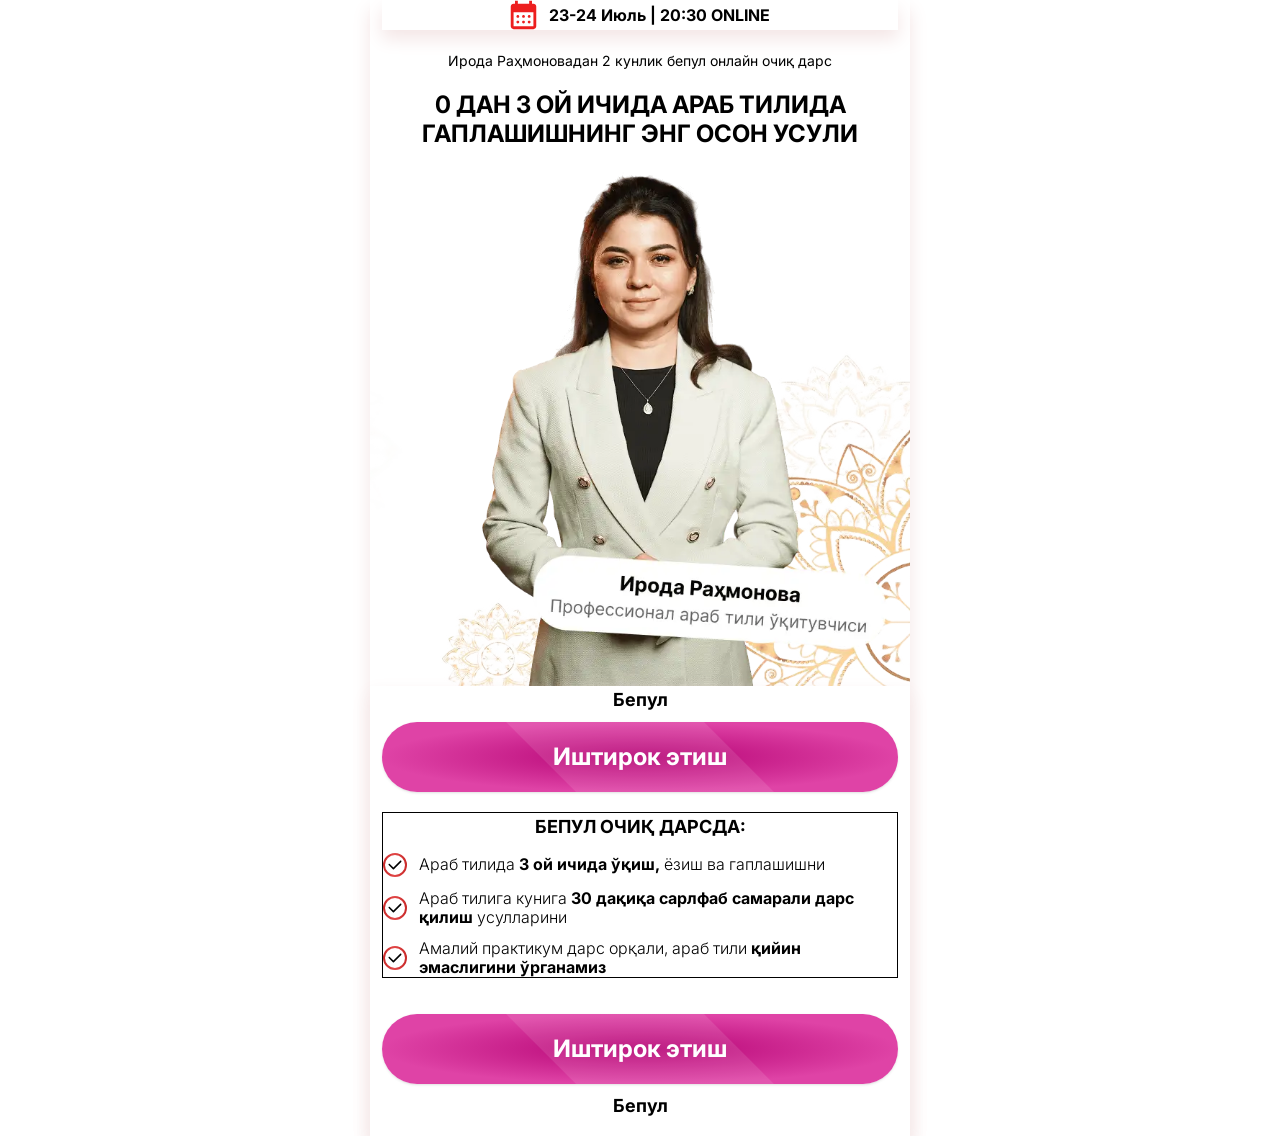
==== index.html @ dbe77c60 "commit" ====
<!doctype html>
<html lang="en">
<head>
  <meta charset="UTF-8">
  <meta name="viewport"
        content="width=device-width, user-scalable=no, initial-scale=1.0, maximum-scale=1.0, minimum-scale=1.0">
  <meta http-equiv="X-UA-Compatible" content="ie=edge">
  <link rel="preconnect" href="https://fonts.googleapis.com">
  <link rel="preconnect" href="https://fonts.gstatic.com" crossorigin>
  <link href="https://fonts.googleapis.com/css2?family=Inter:wght@300;700&display=swap" rel="stylesheet">
  <link rel="stylesheet" href="css/styles.css">
  <title>Ирода Раҳмонова</title>
</head>
<body>

<a class="block max-w-[540px] bg-[#f2f2f2] mx-auto" href="telegram.html">
  <div class="flex flex-col gap-5 min-h-screen custom-shadow">
    <div class="flex items-center justify-center gap-3 py-3 bg-white rounded-b-3xl custom-shadow mx-3">
      <svg width="27" height="30" viewBox="0 0 27 30" fill="none" xmlns="http://www.w3.org/2000/svg">
        <path d="M13.5 17.8333C13.0986 17.8333 12.7622 17.6975 12.4906 17.426C12.2191 17.1544 12.0833 16.818 12.0833 16.4166C12.0833 16.0152 12.2191 15.6787 12.4906 15.4072C12.7622 15.1357 13.0986 14.9999 13.5 14.9999C13.9014 14.9999 14.2378 15.1357 14.5094 15.4072C14.7809 15.6787 14.9167 16.0152 14.9167 16.4166C14.9167 16.818 14.7809 17.1544 14.5094 17.426C14.2378 17.6975 13.9014 17.8333 13.5 17.8333ZM7.83333 17.8333C7.43194 17.8333 7.09549 17.6975 6.82396 17.426C6.55243 17.1544 6.41667 16.818 6.41667 16.4166C6.41667 16.0152 6.55243 15.6787 6.82396 15.4072C7.09549 15.1357 7.43194 14.9999 7.83333 14.9999C8.23472 14.9999 8.57118 15.1357 8.84271 15.4072C9.11424 15.6787 9.25 16.0152 9.25 16.4166C9.25 16.818 9.11424 17.1544 8.84271 17.426C8.57118 17.6975 8.23472 17.8333 7.83333 17.8333ZM19.1667 17.8333C18.7653 17.8333 18.4288 17.6975 18.1573 17.426C17.8858 17.1544 17.75 16.818 17.75 16.4166C17.75 16.0152 17.8858 15.6787 18.1573 15.4072C18.4288 15.1357 18.7653 14.9999 19.1667 14.9999C19.5681 14.9999 19.9045 15.1357 20.176 15.4072C20.4476 15.6787 20.5833 16.0152 20.5833 16.4166C20.5833 16.818 20.4476 17.1544 20.176 17.426C19.9045 17.6975 19.5681 17.8333 19.1667 17.8333ZM13.5 23.4999C13.0986 23.4999 12.7622 23.3642 12.4906 23.0926C12.2191 22.8211 12.0833 22.4846 12.0833 22.0833C12.0833 21.6819 12.2191 21.3454 12.4906 21.0739C12.7622 20.8023 13.0986 20.6666 13.5 20.6666C13.9014 20.6666 14.2378 20.8023 14.5094 21.0739C14.7809 21.3454 14.9167 21.6819 14.9167 22.0833C14.9167 22.4846 14.7809 22.8211 14.5094 23.0926C14.2378 23.3642 13.9014 23.4999 13.5 23.4999ZM7.83333 23.4999C7.43194 23.4999 7.09549 23.3642 6.82396 23.0926C6.55243 22.8211 6.41667 22.4846 6.41667 22.0833C6.41667 21.6819 6.55243 21.3454 6.82396 21.0739C7.09549 20.8023 7.43194 20.6666 7.83333 20.6666C8.23472 20.6666 8.57118 20.8023 8.84271 21.0739C9.11424 21.3454 9.25 21.6819 9.25 22.0833C9.25 22.4846 9.11424 22.8211 8.84271 23.0926C8.57118 23.3642 8.23472 23.4999 7.83333 23.4999ZM19.1667 23.4999C18.7653 23.4999 18.4288 23.3642 18.1573 23.0926C17.8858 22.8211 17.75 22.4846 17.75 22.0833C17.75 21.6819 17.8858 21.3454 18.1573 21.0739C18.4288 20.8023 18.7653 20.6666 19.1667 20.6666C19.5681 20.6666 19.9045 20.8023 20.176 21.0739C20.4476 21.3454 20.5833 21.6819 20.5833 22.0833C20.5833 22.4846 20.4476 22.8211 20.176 23.0926C19.9045 23.3642 19.5681 23.4999 19.1667 23.4999ZM3.58333 29.1666C2.80417 29.1666 2.13715 28.8892 1.58229 28.3343C1.02743 27.7794 0.75 27.1124 0.75 26.3333V6.49992C0.75 5.72075 1.02743 5.05374 1.58229 4.49888C2.13715 3.94402 2.80417 3.66659 3.58333 3.66659H5V0.833252H7.83333V3.66659H19.1667V0.833252H22V3.66659H23.4167C24.1958 3.66659 24.8628 3.94402 25.4177 4.49888C25.9726 5.05374 26.25 5.72075 26.25 6.49992V26.3333C26.25 27.1124 25.9726 27.7794 25.4177 28.3343C24.8628 28.8892 24.1958 29.1666 23.4167 29.1666H3.58333ZM3.58333 26.3333H23.4167V12.1666H3.58333V26.3333Z" fill="#ED1F1F"/>
      </svg>
      <div class="font-bold">
        23-24 Июль | 20:30 <span class="text-[#ED1F1F]">ONLINE</span>
      </div>
    </div>

    <p class="text-[14px] text-center text-[#00000099]">
      Ирода Раҳмоновадан 2 кунлик бепул онлайн очиқ дарс
    </p>

    <h1 class="text-2xl text-center uppercase font-bold leading-[1.2] mx-3">
      0 дан <span class="text-[#ED1F1F]">3 ой Ичида араб тилида</span> гаплашишнинг энг осон усули
    </h1>

    <div>
      <img class="block aspect-[563/506]" src="img/mentor.webp" alt="">

      <div class="flex flex-col gap-5 bg-white px-3 pt-2 rounded-t-3xl custom-shadow relative -top-10">
        <div class="flex flex-col gap-2">
          <div class="text-center font-bold text-lg">
            <span class="text-[#ED1F1F]">Бепул</span>
          </div>
          <button class="main-button">
            Иштирок этиш
          </button>
        </div>

        <div class="flex flex-col gap-3 border border-[#E29D9D] py-3 px-5 rounded-3xl">
          <h2 class="font-bold text-lg text-center uppercase">
            <span class="text-[#ED1F1F]">Бепул</span> очиқ дарсда:
          </h2>

          <ul class="font-light flex flex-col gap-3 leading-[1.2]">
            <li class="flex items-center gap-3">
              <img class="w-6 shrink-0" src="img/check.svg" alt="">

              <p>Араб тилида <strong class="font-bold">3 ой ичида ўқиш,</strong> ёзиш ва гаплашишни</p>
            </li>

            <li class="flex items-center gap-3">
              <img class="w-6 shrink-0" src="img/check.svg" alt="">

              <p>
                Араб тилига кунига <strong class="font-bold">30 дақиқа сарлфаб самарали дарс қилиш</strong> усулларини
              </p>
            </li>

            <li class="flex items-center gap-3">
              <img class="w-6 shrink-0" src="img/check.svg" alt="">

              <p>
                Амалий практикум дарс орқали, араб тили <strong class="font-bold">қийин эмаслигини ўрганамиз</strong>
              </p>
            </li>
          </ul>
        </div>

        <div class="flex flex-col gap-2 py-4">
          <button class="main-button">
            Иштирок этиш
          </button>

          <div class="font-bold text-center text-[#ED1F1F] text-lg">Бепул</div>
        </div>
      </div>
    </div>
  </div>
</a>

<div
  class="fixed inset-[0] grid place-items-center overflow-auto z-[20] bg-[#0000004D] bg-opacity-50 backdrop-blur-[5px] p-2 hidden"
  data-modal-backdrop data-modal-close>
  <form data-form
        class="w-full max-w-[520px] p-5 bg-white rounded-lg relative">
    <h2 class="text-[28px] font-bold">
      Рўйхатдан ўтиш
    </h2>

    <p class="mb-[16px] text-[#48635B]">
      Пастдаги формани тўлдиришингиз билан ёпиқ каналга қўшиласиз!
    </p>

    <div
      class="p-4 mb-2 1100px:mb-[16px] text-[#890000] rounded-2xl bg-[#89000011] text-center hidden"
      data-form-alert>
    </div>

    <label class="block w-full mb-4">
      <span class="block mb-1.5 text-[#48635B]">Исм</span>
      <input class="w-full h-[52px] px-4 rounded-lg bg-[#F3F7F8] border border-[#bed4da]"
             id="name"
             type="text" placeholder="Исмингизни киритинг" name="name">
    </label>

    <label class="block w-full mb-6" for="phone">
      <span class="block mb-1.5 text-[#48635B]">Телефон рақам</span>

      <span
        class="flex h-[52px] rounded-lg border border-[#bed4da] bg-[#F3F7F8] overflow-hidden">
          <input
            class="bg-transparent border-none focus:outline-0 pl-4 w-[6ch] text-black text-[14px]"
            type="text" readonly value="+998">
          <input class="grow bg-transparent border-none focus:outline-0 text-black text-[14px]"
                 id="phone" type="tel" name="phone" maxlength="12">
        </span>
    </label>

    <button data-form-button
            class="submit-button"
            type="submit">
      Рўйхатдан ўтиш
    </button>

    <img data-modal-close class="w-[12px] 1100px:w-[16px] aspect-square absolute top-[24px] right-[24px] cursor-pointer"
         src="img/x.svg"
         alt="close icon">
  </form>
</div>

<script src="js/script.js"></script>
<script src="js/timer.js"></script>

<!-- Meta Pixel Code -->
<script>
  !function(f,b,e,v,n,t,s)
  {if(f.fbq)return;n=f.fbq=function(){n.callMethod?
    n.callMethod.apply(n,arguments):n.queue.push(arguments)};
    if(!f._fbq)f._fbq=n;n.push=n;n.loaded=!0;n.version='2.0';
    n.queue=[];t=b.createElement(e);t.async=!0;
    t.src=v;s=b.getElementsByTagName(e)[0];
    s.parentNode.insertBefore(t,s)}(window, document,'script',
    'https://connect.facebook.net/en_US/fbevents.js');
  fbq('init', '1377231007268872');
  fbq('track', 'PageView');
</script>
<noscript><img height="1" width="1" style="display:none"
               src="https://www.facebook.com/tr?id=1377231007268872&ev=PageView&noscript=1"
/></noscript>
<!-- End Meta Pixel Code -->

</body>
</html>
---- css/styles.css ----
/*! tailwindcss v4.1.5 | MIT License | https://tailwindcss.com */
@layer properties{@supports (((-webkit-hyphens:none)) and (not (margin-trim:inline))) or ((-moz-orient:inline) and (not (color:rgb(from red r g b)))){*,:before,:after,::backdrop{--tw-space-x-reverse:0;--tw-border-style:solid;--tw-leading:initial;--tw-font-weight:initial;--tw-shadow:0 0 #0000;--tw-shadow-color:initial;--tw-shadow-alpha:100%;--tw-inset-shadow:0 0 #0000;--tw-inset-shadow-color:initial;--tw-inset-shadow-alpha:100%;--tw-ring-color:initial;--tw-ring-shadow:0 0 #0000;--tw-inset-ring-color:initial;--tw-inset-ring-shadow:0 0 #0000;--tw-ring-inset:initial;--tw-ring-offset-width:0px;--tw-ring-offset-color:#fff;--tw-ring-offset-shadow:0 0 #0000;--tw-blur:initial;--tw-brightness:initial;--tw-contrast:initial;--tw-grayscale:initial;--tw-hue-rotate:initial;--tw-invert:initial;--tw-opacity:initial;--tw-saturate:initial;--tw-sepia:initial;--tw-drop-shadow:initial;--tw-drop-shadow-color:initial;--tw-drop-shadow-alpha:100%;--tw-drop-shadow-size:initial;--tw-backdrop-blur:initial;--tw-backdrop-brightness:initial;--tw-backdrop-contrast:initial;--tw-backdrop-grayscale:initial;--tw-backdrop-hue-rotate:initial;--tw-backdrop-invert:initial;--tw-backdrop-opacity:initial;--tw-backdrop-saturate:initial;--tw-backdrop-sepia:initial;--tw-outline-style:solid}}}@layer theme{:root,:host{--font-sans:ui-sans-serif,system-ui,sans-serif,"Apple Color Emoji","Segoe UI Emoji","Segoe UI Symbol","Noto Color Emoji";--font-mono:ui-monospace,SFMono-Regular,Menlo,Monaco,Consolas,"Liberation Mono","Courier New",monospace;--color-red-200:oklch(88.5% .062 18.334);--color-red-500:oklch(63.7% .237 25.331);--color-red-600:oklch(57.7% .245 27.325);--color-green-200:oklch(92.5% .084 155.995);--color-green-500:oklch(72.3% .219 149.579);--color-green-600:oklch(62.7% .194 149.214);--color-blue-200:oklch(88.2% .059 254.128);--color-blue-500:oklch(62.3% .214 259.815);--color-blue-600:oklch(54.6% .245 262.881);--color-blue-700:oklch(48.8% .243 264.376);--color-purple-200:oklch(90.2% .063 306.703);--color-purple-500:oklch(62.7% .265 303.9);--color-purple-600:oklch(55.8% .288 302.321);--color-gray-100:oklch(96.7% .003 264.542);--color-gray-200:oklch(92.8% .006 264.531);--color-gray-300:oklch(87.2% .01 258.338);--color-gray-500:oklch(55.1% .027 264.364);--color-gray-600:oklch(44.6% .03 256.802);--color-gray-700:oklch(37.3% .034 259.733);--color-gray-800:oklch(27.8% .033 256.848);--color-black:#000;--color-white:#fff;--spacing:.25rem;--text-xs:.75rem;--text-xs--line-height:calc(1/.75);--text-sm:.875rem;--text-sm--line-height:calc(1.25/.875);--text-lg:1.125rem;--text-lg--line-height:calc(1.75/1.125);--text-xl:1.25rem;--text-xl--line-height:calc(1.75/1.25);--text-2xl:1.5rem;--text-2xl--line-height:calc(2/1.5);--text-3xl:1.875rem;--text-3xl--line-height:calc(2.25/1.875);--font-weight-light:300;--font-weight-medium:500;--font-weight-semibold:600;--font-weight-bold:700;--radius-md:.375rem;--radius-lg:.5rem;--radius-2xl:1rem;--animate-spin:spin 1s linear infinite;--animate-bounce:bounce 1s infinite;--default-font-family:var(--font-sans);--default-mono-font-family:var(--font-mono)}}@layer base{*,:after,:before,::backdrop{box-sizing:border-box;border:0 solid;margin:0;padding:0}::file-selector-button{box-sizing:border-box;border:0 solid;margin:0;padding:0}html,:host{-webkit-text-size-adjust:100%;tab-size:4;line-height:1.5;font-family:var(--default-font-family,ui-sans-serif,system-ui,sans-serif,"Apple Color Emoji","Segoe UI Emoji","Segoe UI Symbol","Noto Color Emoji");font-feature-settings:var(--default-font-feature-settings,normal);font-variation-settings:var(--default-font-variation-settings,normal);-webkit-tap-highlight-color:transparent}hr{height:0;color:inherit;border-top-width:1px}abbr:where([title]){-webkit-text-decoration:underline dotted;text-decoration:underline dotted}h1,h2,h3,h4,h5,h6{font-size:inherit;font-weight:inherit}a{color:inherit;-webkit-text-decoration:inherit;-webkit-text-decoration:inherit;-webkit-text-decoration:inherit;text-decoration:inherit}b,strong{font-weight:bolder}code,kbd,samp,pre{font-family:var(--default-mono-font-family,ui-monospace,SFMono-Regular,Menlo,Monaco,Consolas,"Liberation Mono","Courier New",monospace);font-feature-settings:var(--default-mono-font-feature-settings,normal);font-variation-settings:var(--default-mono-font-variation-settings,normal);font-size:1em}small{font-size:80%}sub,sup{vertical-align:baseline;font-size:75%;line-height:0;position:relative}sub{bottom:-.25em}sup{top:-.5em}table{text-indent:0;border-color:inherit;border-collapse:collapse}:-moz-focusring{outline:auto}progress{vertical-align:baseline}summary{display:list-item}ol,ul,menu{list-style:none}img,svg,video,canvas,audio,iframe,embed,object{vertical-align:middle;display:block}img,video{max-width:100%;height:auto}button,input,select,optgroup,textarea{font:inherit;font-feature-settings:inherit;font-variation-settings:inherit;letter-spacing:inherit;color:inherit;opacity:1;background-color:#0000;border-radius:0}::file-selector-button{font:inherit;font-feature-settings:inherit;font-variation-settings:inherit;letter-spacing:inherit;color:inherit;opacity:1;background-color:#0000;border-radius:0}:where(select:is([multiple],[size])) optgroup{font-weight:bolder}:where(select:is([multiple],[size])) optgroup option{padding-inline-start:20px}::file-selector-button{margin-inline-end:4px}::placeholder{opacity:1}@supports (not ((-webkit-appearance:-apple-pay-button))) or (contain-intrinsic-size:1px){::placeholder{color:currentColor}@supports (color:color-mix(in lab, red, red)){::placeholder{color:color-mix(in oklab,currentcolor 50%,transparent)}}}textarea{resize:vertical}::-webkit-search-decoration{-webkit-appearance:none}::-webkit-date-and-time-value{min-height:1lh;text-align:inherit}::-webkit-datetime-edit{display:inline-flex}::-webkit-datetime-edit-fields-wrapper{padding:0}::-webkit-datetime-edit{padding-block:0}::-webkit-datetime-edit-year-field{padding-block:0}::-webkit-datetime-edit-month-field{padding-block:0}::-webkit-datetime-edit-day-field{padding-block:0}::-webkit-datetime-edit-hour-field{padding-block:0}::-webkit-datetime-edit-minute-field{padding-block:0}::-webkit-datetime-edit-second-field{padding-block:0}::-webkit-datetime-edit-millisecond-field{padding-block:0}::-webkit-datetime-edit-meridiem-field{padding-block:0}:-moz-ui-invalid{box-shadow:none}button,input:where([type=button],[type=reset],[type=submit]){appearance:button}::file-selector-button{appearance:button}::-webkit-inner-spin-button{height:auto}::-webkit-outer-spin-button{height:auto}[hidden]:where(:not([hidden=until-found])){display:none!important}}@layer components;@layer utilities{.absolute{position:absolute}.fixed{position:fixed}.relative{position:relative}.inset-\[0\]{inset:0}.top-0{top:calc(var(--spacing)*0)}.top-\[24px\]{top:24px}.right-\[24px\]{right:24px}.left-0{left:calc(var(--spacing)*0)}.z-50{z-index:50}.z-\[20\]{z-index:20}.container{width:100%}@media (min-width:40rem){.container{max-width:40rem}}@media (min-width:48rem){.container{max-width:48rem}}@media (min-width:64rem){.container{max-width:64rem}}@media (min-width:80rem){.container{max-width:80rem}}@media (min-width:96rem){.container{max-width:96rem}}.mx-3{margin-inline:calc(var(--spacing)*3)}.mx-auto{margin-inline:auto}.mt-4{margin-top:calc(var(--spacing)*4)}.mb-1{margin-bottom:calc(var(--spacing)*1)}.mb-1\.5{margin-bottom:calc(var(--spacing)*1.5)}.mb-2{margin-bottom:calc(var(--spacing)*2)}.mb-4{margin-bottom:calc(var(--spacing)*4)}.mb-6{margin-bottom:calc(var(--spacing)*6)}.mb-8{margin-bottom:calc(var(--spacing)*8)}.mb-\[16px\]{margin-bottom:16px}.ml-2{margin-left:calc(var(--spacing)*2)}.block{display:block}.flex{display:flex}.grid{display:grid}.hidden{display:none}.inline-block{display:inline-block}.aspect-\[750\/700\]{aspect-ratio:750/700}.aspect-square{aspect-ratio:1}.h-2{height:calc(var(--spacing)*2)}.h-12{height:calc(var(--spacing)*12)}.h-\[52px\]{height:52px}.h-full{height:100%}.min-h-screen{min-height:100vh}.w-1\/2{width:50%}.w-4\/5{width:80%}.w-6{width:calc(var(--spacing)*6)}.w-12{width:calc(var(--spacing)*12)}.w-32{width:calc(var(--spacing)*32)}.w-\[6ch\]{width:6ch}.w-\[12px\]{width:12px}.w-full{width:100%}.max-w-\[520px\]{max-width:520px}.max-w-\[540px\]{max-width:540px}.shrink-0{flex-shrink:0}.grow{flex-grow:1}.animate-bounce{animation:var(--animate-bounce)}.animate-spin{animation:var(--animate-spin)}.cursor-pointer{cursor:pointer}.grid-cols-1{grid-template-columns:repeat(1,minmax(0,1fr))}.grid-cols-4{grid-template-columns:repeat(4,minmax(0,1fr))}.flex-col{flex-direction:column}.place-items-center{place-items:center}.items-center{align-items:center}.justify-between{justify-content:space-between}.justify-center{justify-content:center}.gap-2{gap:calc(var(--spacing)*2)}.gap-3{gap:calc(var(--spacing)*3)}.gap-4{gap:calc(var(--spacing)*4)}.gap-5{gap:calc(var(--spacing)*5)}.gap-10{gap:calc(var(--spacing)*10)}:where(.space-x-2>:not(:last-child)){--tw-space-x-reverse:0;margin-inline-start:calc(calc(var(--spacing)*2)*var(--tw-space-x-reverse));margin-inline-end:calc(calc(var(--spacing)*2)*calc(1 - var(--tw-space-x-reverse)))}.overflow-auto{overflow:auto}.overflow-hidden{overflow:hidden}.rounded{border-radius:.25rem}.rounded-2xl{border-radius:var(--radius-2xl)}.rounded-full{border-radius:3.40282e38px}.rounded-lg{border-radius:var(--radius-lg)}.rounded-md{border-radius:var(--radius-md)}.rounded-b-\[72px\]{border-bottom-right-radius:72px;border-bottom-left-radius:72px}.border{border-style:var(--tw-border-style);border-width:1px}.border-4{border-style:var(--tw-border-style);border-width:4px}.border-none{--tw-border-style:none;border-style:none}.border-\[\#bed4da\]{border-color:#bed4da}.border-blue-500{border-color:var(--color-blue-500)}.border-gray-200{border-color:var(--color-gray-200)}.border-gray-300{border-color:var(--color-gray-300)}.border-t-transparent{border-top-color:#0000}.bg-\[\#0000004D\]{background-color:#0000004d}.bg-\[\#89000011\]{background-color:#89000011}.bg-\[\#F3F7F8\]{background-color:#f3f7f8}.bg-blue-200{background-color:var(--color-blue-200)}.bg-blue-500{background-color:var(--color-blue-500)}.bg-blue-600{background-color:var(--color-blue-600)}.bg-gray-100{background-color:var(--color-gray-100)}.bg-gray-600{background-color:var(--color-gray-600)}.bg-green-200{background-color:var(--color-green-200)}.bg-green-500{background-color:var(--color-green-500)}.bg-purple-200{background-color:var(--color-purple-200)}.bg-purple-500{background-color:var(--color-purple-500)}.bg-red-200{background-color:var(--color-red-200)}.bg-red-500{background-color:var(--color-red-500)}.bg-transparent{background-color:#0000}.bg-white{background-color:var(--color-white)}.p-2{padding:calc(var(--spacing)*2)}.p-4{padding:calc(var(--spacing)*4)}.p-5{padding:calc(var(--spacing)*5)}.p-6{padding:calc(var(--spacing)*6)}.px-2{padding-inline:calc(var(--spacing)*2)}.px-3{padding-inline:calc(var(--spacing)*3)}.px-4{padding-inline:calc(var(--spacing)*4)}.py-1{padding-block:calc(var(--spacing)*1)}.py-2{padding-block:calc(var(--spacing)*2)}.py-4{padding-block:calc(var(--spacing)*4)}.py-8{padding-block:calc(var(--spacing)*8)}.pt-1{padding-top:calc(var(--spacing)*1)}.pl-4{padding-left:calc(var(--spacing)*4)}.text-center{text-align:center}.text-right{text-align:right}.text-2xl{font-size:var(--text-2xl);line-height:var(--tw-leading,var(--text-2xl--line-height))}.text-3xl{font-size:var(--text-3xl);line-height:var(--tw-leading,var(--text-3xl--line-height))}.text-lg{font-size:var(--text-lg);line-height:var(--tw-leading,var(--text-lg--line-height))}.text-sm{font-size:var(--text-sm);line-height:var(--tw-leading,var(--text-sm--line-height))}.text-xl{font-size:var(--text-xl);line-height:var(--tw-leading,var(--text-xl--line-height))}.text-xs{font-size:var(--text-xs);line-height:var(--tw-leading,var(--text-xs--line-height))}.text-\[14px\]{font-size:14px}.text-\[28px\]{font-size:28px}.leading-\[1\.2\]{--tw-leading:1.2;line-height:1.2}.font-bold{--tw-font-weight:var(--font-weight-bold);font-weight:var(--font-weight-bold)}.font-light{--tw-font-weight:var(--font-weight-light);font-weight:var(--font-weight-light)}.font-medium{--tw-font-weight:var(--font-weight-medium);font-weight:var(--font-weight-medium)}.font-semibold{--tw-font-weight:var(--font-weight-semibold);font-weight:var(--font-weight-semibold)}.whitespace-nowrap{white-space:nowrap}.text-\[\#48635B\]{color:#48635b}.text-\[\#890000\]{color:#890000}.text-\[\#FF0000\]{color:red}.text-black{color:var(--color-black)}.text-blue-600{color:var(--color-blue-600)}.text-gray-500{color:var(--color-gray-500)}.text-gray-700{color:var(--color-gray-700)}.text-gray-800{color:var(--color-gray-800)}.text-green-600{color:var(--color-green-600)}.text-purple-600{color:var(--color-purple-600)}.text-red-600{color:var(--color-red-600)}.text-white{color:var(--color-white)}.uppercase{text-transform:uppercase}.shadow-md{--tw-shadow:0 4px 6px -1px var(--tw-shadow-color,#0000001a),0 2px 4px -2px var(--tw-shadow-color,#0000001a);box-shadow:var(--tw-inset-shadow),var(--tw-inset-ring-shadow),var(--tw-ring-offset-shadow),var(--tw-ring-shadow),var(--tw-shadow)}.shadow-none{--tw-shadow:0 0 #0000;box-shadow:var(--tw-inset-shadow),var(--tw-inset-ring-shadow),var(--tw-ring-offset-shadow),var(--tw-ring-shadow),var(--tw-shadow)}.filter{filter:var(--tw-blur,)var(--tw-brightness,)var(--tw-contrast,)var(--tw-grayscale,)var(--tw-hue-rotate,)var(--tw-invert,)var(--tw-saturate,)var(--tw-sepia,)var(--tw-drop-shadow,)}.backdrop-blur-\[5px\]{--tw-backdrop-blur:blur(5px);-webkit-backdrop-filter:var(--tw-backdrop-blur,)var(--tw-backdrop-brightness,)var(--tw-backdrop-contrast,)var(--tw-backdrop-grayscale,)var(--tw-backdrop-hue-rotate,)var(--tw-backdrop-invert,)var(--tw-backdrop-opacity,)var(--tw-backdrop-saturate,)var(--tw-backdrop-sepia,);backdrop-filter:var(--tw-backdrop-blur,)var(--tw-backdrop-brightness,)var(--tw-backdrop-contrast,)var(--tw-backdrop-grayscale,)var(--tw-backdrop-hue-rotate,)var(--tw-backdrop-invert,)var(--tw-backdrop-opacity,)var(--tw-backdrop-saturate,)var(--tw-backdrop-sepia,)}@media (hover:hover){.hover\:bg-blue-700:hover{background-color:var(--color-blue-700)}.hover\:bg-gray-700:hover{background-color:var(--color-gray-700)}}.focus\:ring-2:focus{--tw-ring-shadow:var(--tw-ring-inset,)0 0 0 calc(2px + var(--tw-ring-offset-width))var(--tw-ring-color,currentcolor);box-shadow:var(--tw-inset-shadow),var(--tw-inset-ring-shadow),var(--tw-ring-offset-shadow),var(--tw-ring-shadow),var(--tw-shadow)}.focus\:ring-blue-500:focus{--tw-ring-color:var(--color-blue-500)}.focus\:ring-gray-500:focus{--tw-ring-color:var(--color-gray-500)}.focus\:ring-offset-2:focus{--tw-ring-offset-width:2px;--tw-ring-offset-shadow:var(--tw-ring-inset,)0 0 0 var(--tw-ring-offset-width)var(--tw-ring-offset-color)}.focus\:outline-0:focus{outline-style:var(--tw-outline-style);outline-width:0}.focus\:outline-none:focus{--tw-outline-style:none;outline-style:none}@media (min-width:48rem){.md\:grid-cols-2{grid-template-columns:repeat(2,minmax(0,1fr))}.md\:grid-cols-3{grid-template-columns:repeat(3,minmax(0,1fr))}}@media (min-width:64rem){.lg\:grid-cols-4{grid-template-columns:repeat(4,minmax(0,1fr))}}}body{font-family:Inter,sans-serif}.custom-shadow{box-shadow:0 9px 18px #f4e6e6}.main-button{cursor:pointer;height:70px;font-size:var(--text-2xl);line-height:var(--tw-leading,var(--text-2xl--line-height));--tw-font-weight:var(--font-weight-bold);font-weight:var(--font-weight-bold);color:var(--color-white);--tw-shadow:0 1px 3px 0 var(--tw-shadow-color,#0000001a),0 1px 2px -1px var(--tw-shadow-color,#0000001a);box-shadow:var(--tw-inset-shadow),var(--tw-inset-ring-shadow),var(--tw-ring-offset-shadow),var(--tw-ring-shadow),var(--tw-shadow);background:radial-gradient(50% 50%,#b50374 0%,#df43a6 100%);border-radius:3.40282e38px;position:relative;overflow:hidden}.tg-button{cursor:pointer;height:70px;font-size:var(--text-2xl);line-height:var(--tw-leading,var(--text-2xl--line-height));--tw-font-weight:var(--font-weight-bold);font-weight:var(--font-weight-bold);color:var(--color-white);--tw-shadow:0 1px 3px 0 var(--tw-shadow-color,#0000001a),0 1px 2px -1px var(--tw-shadow-color,#0000001a);box-shadow:var(--tw-inset-shadow),var(--tw-inset-ring-shadow),var(--tw-ring-offset-shadow),var(--tw-ring-shadow),var(--tw-shadow);background:radial-gradient(50% 50%,#1e8ab5 0%,#007aab 100%);border-radius:3.40282e38px;position:relative;overflow:hidden}.submit-button{height:calc(var(--spacing)*16);cursor:pointer;width:100%;font-size:var(--text-2xl);line-height:var(--tw-leading,var(--text-2xl--line-height));--tw-font-weight:var(--font-weight-bold);font-weight:var(--font-weight-bold);color:var(--color-white);--tw-shadow:0 1px 3px 0 var(--tw-shadow-color,#0000001a),0 1px 2px -1px var(--tw-shadow-color,#0000001a);box-shadow:var(--tw-inset-shadow),var(--tw-inset-ring-shadow),var(--tw-ring-offset-shadow),var(--tw-ring-shadow),var(--tw-shadow);background:radial-gradient(50% 50%,#b50374 0%,#df43a6 100%);border-radius:3.40282e38px;position:relative;overflow:hidden}.main-button:before,.tg-button:before{content:"";background:#ffffff1a;width:200%;height:200%;animation:2s infinite shine;position:absolute;top:-50%;left:-50%;transform:rotate(45deg)}@keyframes shine{0%{transform:translate(-100%)rotate(45deg)}to{transform:translate(100%)rotate(45deg)}}@property --tw-space-x-reverse{syntax:"*";inherits:false;initial-value:0}@property --tw-border-style{syntax:"*";inherits:false;initial-value:solid}@property --tw-leading{syntax:"*";inherits:false}@property --tw-font-weight{syntax:"*";inherits:false}@property --tw-shadow{syntax:"*";inherits:false;initial-value:0 0 #0000}@property --tw-shadow-color{syntax:"*";inherits:false}@property --tw-shadow-alpha{syntax:"<percentage>";inherits:false;initial-value:100%}@property --tw-inset-shadow{syntax:"*";inherits:false;initial-value:0 0 #0000}@property --tw-inset-shadow-color{syntax:"*";inherits:false}@property --tw-inset-shadow-alpha{syntax:"<percentage>";inherits:false;initial-value:100%}@property --tw-ring-color{syntax:"*";inherits:false}@property --tw-ring-shadow{syntax:"*";inherits:false;initial-value:0 0 #0000}@property --tw-inset-ring-color{syntax:"*";inherits:false}@property --tw-inset-ring-shadow{syntax:"*";inherits:false;initial-value:0 0 #0000}@property --tw-ring-inset{syntax:"*";inherits:false}@property --tw-ring-offset-width{syntax:"<length>";inherits:false;initial-value:0}@property --tw-ring-offset-color{syntax:"*";inherits:false;initial-value:#fff}@property --tw-ring-offset-shadow{syntax:"*";inherits:false;initial-value:0 0 #0000}@property --tw-blur{syntax:"*";inherits:false}@property --tw-brightness{syntax:"*";inherits:false}@property --tw-contrast{syntax:"*";inherits:false}@property --tw-grayscale{syntax:"*";inherits:false}@property --tw-hue-rotate{syntax:"*";inherits:false}@property --tw-invert{syntax:"*";inherits:false}@property --tw-opacity{syntax:"*";inherits:false}@property --tw-saturate{syntax:"*";inherits:false}@property --tw-sepia{syntax:"*";inherits:false}@property --tw-drop-shadow{syntax:"*";inherits:false}@property --tw-drop-shadow-color{syntax:"*";inherits:false}@property --tw-drop-shadow-alpha{syntax:"<percentage>";inherits:false;initial-value:100%}@property --tw-drop-shadow-size{syntax:"*";inherits:false}@property --tw-backdrop-blur{syntax:"*";inherits:false}@property --tw-backdrop-brightness{syntax:"*";inherits:false}@property --tw-backdrop-contrast{syntax:"*";inherits:false}@property --tw-backdrop-grayscale{syntax:"*";inherits:false}@property --tw-backdrop-hue-rotate{syntax:"*";inherits:false}@property --tw-backdrop-invert{syntax:"*";inherits:false}@property --tw-backdrop-opacity{syntax:"*";inherits:false}@property --tw-backdrop-saturate{syntax:"*";inherits:false}@property --tw-backdrop-sepia{syntax:"*";inherits:false}@property --tw-outline-style{syntax:"*";inherits:false;initial-value:solid}@keyframes spin{to{transform:rotate(360deg)}}@keyframes bounce{0%,to{animation-timing-function:cubic-bezier(.8,0,1,1);transform:translateY(-25%)}50%{animation-timing-function:cubic-bezier(0,0,.2,1);transform:none}}
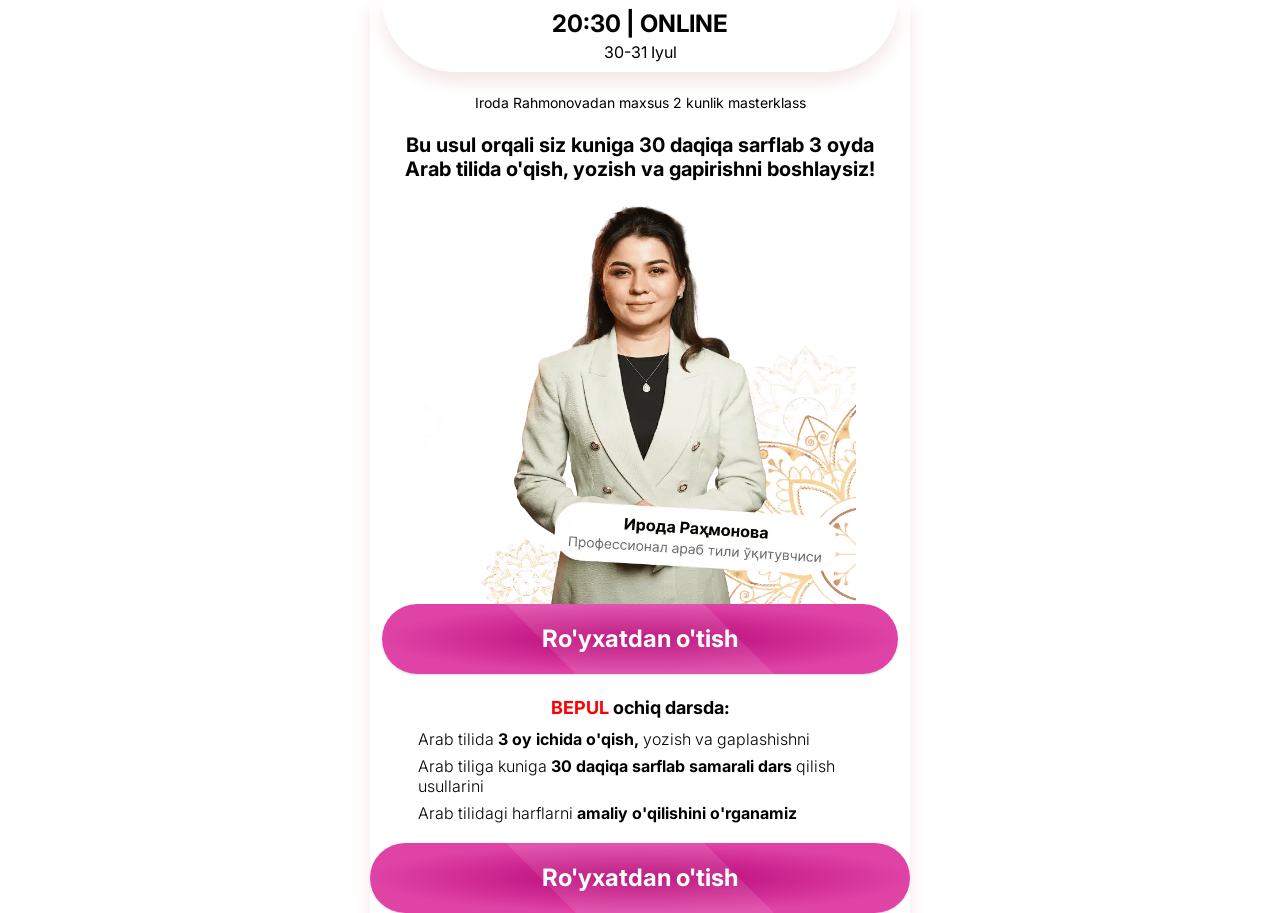
==== commit 7f82210d: "commit" ====
--- a/index.html
+++ b/index.html
@@ -9,83 +9,70 @@
   <link rel="preconnect" href="https://fonts.gstatic.com" crossorigin>
   <link href="https://fonts.googleapis.com/css2?family=Inter:wght@300;700&display=swap" rel="stylesheet">
   <link rel="stylesheet" href="css/styles.css">
-  <title>Ирода Раҳмонова</title>
+  <title>Iroda Rahmonova</title>
 </head>
 <body>
 
-<a class="block max-w-[540px] bg-[#f2f2f2] mx-auto" href="telegram.html">
+<div class="max-w-[540px] mx-auto">
   <div class="flex flex-col gap-5 min-h-screen custom-shadow">
-    <div class="flex items-center justify-center gap-3 py-3 bg-white rounded-b-3xl custom-shadow mx-3">
-      <svg width="27" height="30" viewBox="0 0 27 30" fill="none" xmlns="http://www.w3.org/2000/svg">
-        <path d="M13.5 17.8333C13.0986 17.8333 12.7622 17.6975 12.4906 17.426C12.2191 17.1544 12.0833 16.818 12.0833 16.4166C12.0833 16.0152 12.2191 15.6787 12.4906 15.4072C12.7622 15.1357 13.0986 14.9999 13.5 14.9999C13.9014 14.9999 14.2378 15.1357 14.5094 15.4072C14.7809 15.6787 14.9167 16.0152 14.9167 16.4166C14.9167 16.818 14.7809 17.1544 14.5094 17.426C14.2378 17.6975 13.9014 17.8333 13.5 17.8333ZM7.83333 17.8333C7.43194 17.8333 7.09549 17.6975 6.82396 17.426C6.55243 17.1544 6.41667 16.818 6.41667 16.4166C6.41667 16.0152 6.55243 15.6787 6.82396 15.4072C7.09549 15.1357 7.43194 14.9999 7.83333 14.9999C8.23472 14.9999 8.57118 15.1357 8.84271 15.4072C9.11424 15.6787 9.25 16.0152 9.25 16.4166C9.25 16.818 9.11424 17.1544 8.84271 17.426C8.57118 17.6975 8.23472 17.8333 7.83333 17.8333ZM19.1667 17.8333C18.7653 17.8333 18.4288 17.6975 18.1573 17.426C17.8858 17.1544 17.75 16.818 17.75 16.4166C17.75 16.0152 17.8858 15.6787 18.1573 15.4072C18.4288 15.1357 18.7653 14.9999 19.1667 14.9999C19.5681 14.9999 19.9045 15.1357 20.176 15.4072C20.4476 15.6787 20.5833 16.0152 20.5833 16.4166C20.5833 16.818 20.4476 17.1544 20.176 17.426C19.9045 17.6975 19.5681 17.8333 19.1667 17.8333ZM13.5 23.4999C13.0986 23.4999 12.7622 23.3642 12.4906 23.0926C12.2191 22.8211 12.0833 22.4846 12.0833 22.0833C12.0833 21.6819 12.2191 21.3454 12.4906 21.0739C12.7622 20.8023 13.0986 20.6666 13.5 20.6666C13.9014 20.6666 14.2378 20.8023 14.5094 21.0739C14.7809 21.3454 14.9167 21.6819 14.9167 22.0833C14.9167 22.4846 14.7809 22.8211 14.5094 23.0926C14.2378 23.3642 13.9014 23.4999 13.5 23.4999ZM7.83333 23.4999C7.43194 23.4999 7.09549 23.3642 6.82396 23.0926C6.55243 22.8211 6.41667 22.4846 6.41667 22.0833C6.41667 21.6819 6.55243 21.3454 6.82396 21.0739C7.09549 20.8023 7.43194 20.6666 7.83333 20.6666C8.23472 20.6666 8.57118 20.8023 8.84271 21.0739C9.11424 21.3454 9.25 21.6819 9.25 22.0833C9.25 22.4846 9.11424 22.8211 8.84271 23.0926C8.57118 23.3642 8.23472 23.4999 7.83333 23.4999ZM19.1667 23.4999C18.7653 23.4999 18.4288 23.3642 18.1573 23.0926C17.8858 22.8211 17.75 22.4846 17.75 22.0833C17.75 21.6819 17.8858 21.3454 18.1573 21.0739C18.4288 20.8023 18.7653 20.6666 19.1667 20.6666C19.5681 20.6666 19.9045 20.8023 20.176 21.0739C20.4476 21.3454 20.5833 21.6819 20.5833 22.0833C20.5833 22.4846 20.4476 22.8211 20.176 23.0926C19.9045 23.3642 19.5681 23.4999 19.1667 23.4999ZM3.58333 29.1666C2.80417 29.1666 2.13715 28.8892 1.58229 28.3343C1.02743 27.7794 0.75 27.1124 0.75 26.3333V6.49992C0.75 5.72075 1.02743 5.05374 1.58229 4.49888C2.13715 3.94402 2.80417 3.66659 3.58333 3.66659H5V0.833252H7.83333V3.66659H19.1667V0.833252H22V3.66659H23.4167C24.1958 3.66659 24.8628 3.94402 25.4177 4.49888C25.9726 5.05374 26.25 5.72075 26.25 6.49992V26.3333C26.25 27.1124 25.9726 27.7794 25.4177 28.3343C24.8628 28.8892 24.1958 29.1666 23.4167 29.1666H3.58333ZM3.58333 26.3333H23.4167V12.1666H3.58333V26.3333Z" fill="#ED1F1F"/>
-      </svg>
-      <div class="font-bold">
-        23-24 Июль | 20:30 <span class="text-[#ED1F1F]">ONLINE</span>
-      </div>
+    <div class="flex flex-col items-center justify-center py-2 bg-white rounded-b-[72px] custom-shadow mx-3">
+      <div class="uppercase font-bold text-2xl">20:30 | ONLINE</div>
+      <div>30-31 Iyul</div>
     </div>
 
-    <p class="text-[14px] text-center text-[#00000099]">
-      Ирода Раҳмоновадан 2 кунлик бепул онлайн очиқ дарс
+    <p class="text-[14px] text-center">
+      Iroda Rahmonovadan maxsus 2 kunlik masterklass
     </p>
 
-    <h1 class="text-2xl text-center uppercase font-bold leading-[1.2] mx-3">
-      0 дан <span class="text-[#ED1F1F]">3 ой Ичида араб тилида</span> гаплашишнинг энг осон усули
+    <h1 class="text-xl text-center font-bold leading-[1.2] mx-3">
+      Bu usul orqali siz kuniga 30 daqiqa sarflab 3 oyda Arab tilida o'qish, yozish va gapirishni boshlaysiz!
     </h1>
 
     <div>
-      <img class="block aspect-[563/506]" src="img/mentor.webp" alt="">
+      <img class="block w-4/5 mx-auto aspect-[750/700]" src="img/mentor.webp" alt="">
 
-      <div class="flex flex-col gap-5 bg-white px-3 pt-2 rounded-t-3xl custom-shadow relative -top-10">
+      <div class="flex flex-col gap-5 bg-white px-3">
+        <button class="main-button" data-main-button>
+          Ro'yxatdan o'tish
+        </button>
+
         <div class="flex flex-col gap-2">
-          <div class="text-center font-bold text-lg">
-            <span class="text-[#ED1F1F]">Бепул</span>
-          </div>
-          <button class="main-button">
-            Иштирок этиш
-          </button>
-        </div>
-
-        <div class="flex flex-col gap-3 border border-[#E29D9D] py-3 px-5 rounded-3xl">
-          <h2 class="font-bold text-lg text-center uppercase">
-            <span class="text-[#ED1F1F]">Бепул</span> очиқ дарсда:
+          <h2 class="font-bold text-lg text-center">
+            <span class="text-[#FF0000] font-bold">BEPUL</span> ochiq darsda:
           </h2>
 
-          <ul class="font-light flex flex-col gap-3 leading-[1.2]">
+          <ul class="font-light flex flex-col gap-2 leading-[1.2]">
             <li class="flex items-center gap-3">
-              <img class="w-6 shrink-0" src="img/check.svg" alt="">
+              <img class="w-6 shrink-0" src="img/check.webp" alt="">
 
-              <p>Араб тилида <strong class="font-bold">3 ой ичида ўқиш,</strong> ёзиш ва гаплашишни</p>
+              <p>Arab tilida <span class="font-bold">3 oy ichida o'qish,</span> yozish va gaplashishni</p>
             </li>
 
             <li class="flex items-center gap-3">
-              <img class="w-6 shrink-0" src="img/check.svg" alt="">
+              <img class="w-6 shrink-0" src="img/check.webp" alt="">
 
               <p>
-                Араб тилига кунига <strong class="font-bold">30 дақиқа сарлфаб самарали дарс қилиш</strong> усулларини
+                Arab tiliga kuniga <span class="font-bold">30 daqiqa sarflab samarali dars</span> qilish usullarini
               </p>
             </li>
 
             <li class="flex items-center gap-3">
-              <img class="w-6 shrink-0" src="img/check.svg" alt="">
+              <img class="w-6 shrink-0" src="img/check.webp" alt="">
 
               <p>
-                Амалий практикум дарс орқали, араб тили <strong class="font-bold">қийин эмаслигини ўрганамиз</strong>
+                Arab tilidagi harflarni <span class="font-bold">amaliy o'qilishini o'rganamiz</span>
               </p>
             </li>
           </ul>
         </div>
-
-        <div class="flex flex-col gap-2 py-4">
-          <button class="main-button">
-            Иштирок этиш
-          </button>
-
-          <div class="font-bold text-center text-[#ED1F1F] text-lg">Бепул</div>
-        </div>
       </div>
     </div>
+
+    <button class="main-button" data-main-button>
+      Ro'yxatdan o'tish
+    </button>
   </div>
-</a>
+</div>
 
 <div
   class="fixed inset-[0] grid place-items-center overflow-auto z-[20] bg-[#0000004D] bg-opacity-50 backdrop-blur-[5px] p-2 hidden"
@@ -93,11 +80,11 @@
   <form data-form
         class="w-full max-w-[520px] p-5 bg-white rounded-lg relative">
     <h2 class="text-[28px] font-bold">
-      Рўйхатдан ўтиш
+      Ro'yxatdan o'tish
     </h2>
 
     <p class="mb-[16px] text-[#48635B]">
-      Пастдаги формани тўлдиришингиз билан ёпиқ каналга қўшиласиз!
+      Pastdagi formani to'ldirishingiz bilan yopiq kanalga qo'shilasiz!
     </p>
 
     <div
@@ -106,14 +93,14 @@
     </div>
 
     <label class="block w-full mb-4">
-      <span class="block mb-1.5 text-[#48635B]">Исм</span>
+      <span class="block mb-1.5 text-[#48635B]">Ism</span>
       <input class="w-full h-[52px] px-4 rounded-lg bg-[#F3F7F8] border border-[#bed4da]"
              id="name"
-             type="text" placeholder="Исмингизни киритинг" name="name">
+             type="text" placeholder="Ismingizni kiriting" name="name">
     </label>
 
     <label class="block w-full mb-6" for="phone">
-      <span class="block mb-1.5 text-[#48635B]">Телефон рақам</span>
+      <span class="block mb-1.5 text-[#48635B]">Telefon raqam</span>
 
       <span
         class="flex h-[52px] rounded-lg border border-[#bed4da] bg-[#F3F7F8] overflow-hidden">
@@ -128,7 +115,7 @@
     <button data-form-button
             class="submit-button"
             type="submit">
-      Рўйхатдан ўтиш
+      Ro'yxatdan o'tish
     </button>
 
     <img data-modal-close class="w-[12px] 1100px:w-[16px] aspect-square absolute top-[24px] right-[24px] cursor-pointer"
@@ -150,11 +137,11 @@
     t.src=v;s=b.getElementsByTagName(e)[0];
     s.parentNode.insertBefore(t,s)}(window, document,'script',
     'https://connect.facebook.net/en_US/fbevents.js');
-  fbq('init', '1377231007268872');
+  fbq('init', '3926184004266967');
   fbq('track', 'PageView');
 </script>
 <noscript><img height="1" width="1" style="display:none"
-               src="https://www.facebook.com/tr?id=1377231007268872&ev=PageView&noscript=1"
+               src="https://www.facebook.com/tr?id=3926184004266967&ev=PageView&noscript=1"
 /></noscript>
 <!-- End Meta Pixel Code -->
 
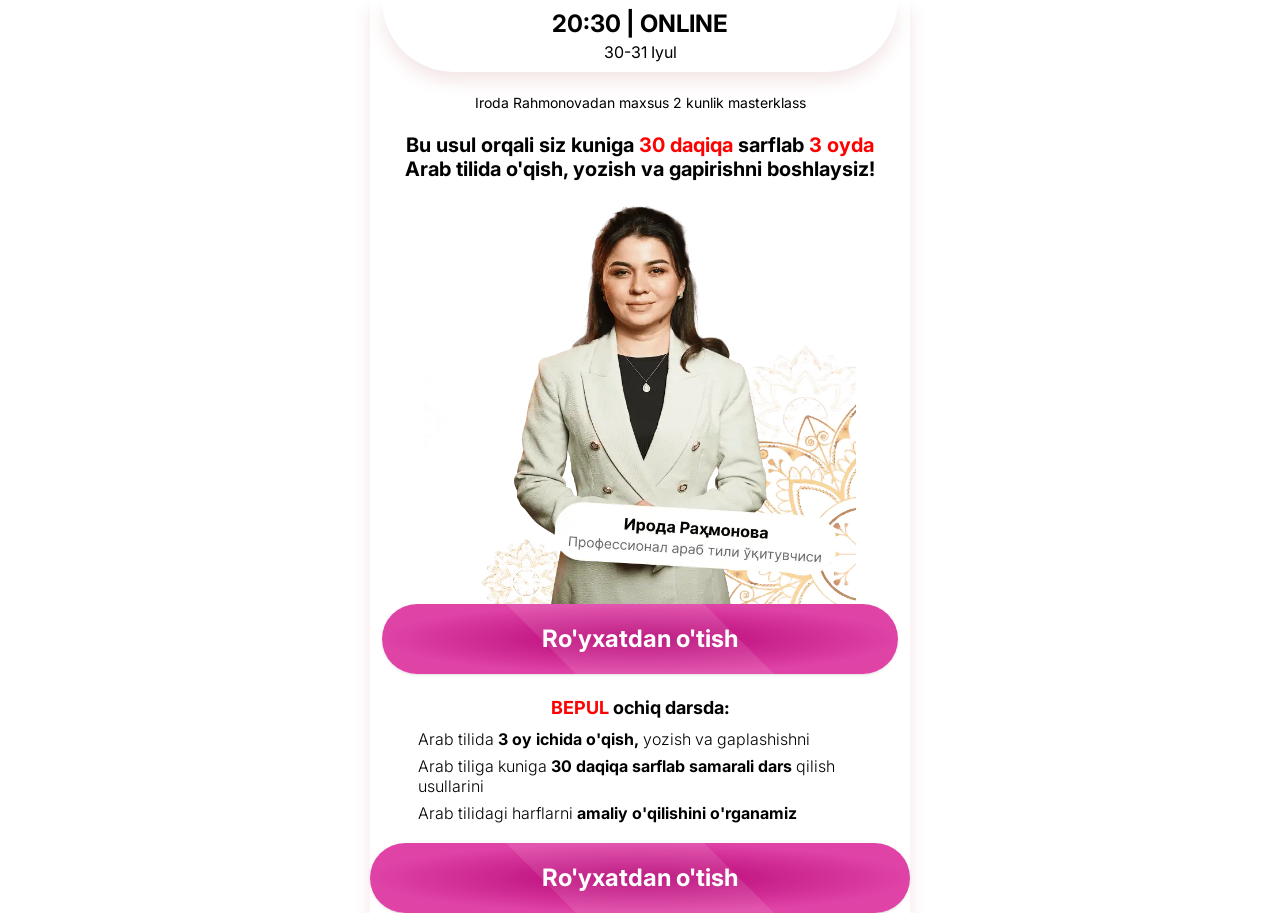
==== commit 74886192: "commit" ====
--- a/index.html
+++ b/index.html
@@ -25,7 +25,7 @@
     </p>
 
     <h1 class="text-xl text-center font-bold leading-[1.2] mx-3">
-      Bu usul orqali siz kuniga 30 daqiqa sarflab 3 oyda Arab tilida o'qish, yozish va gapirishni boshlaysiz!
+      Bu usul orqali siz kuniga <span class="text-[#FF0000]">30 daqiqa</span> sarflab <span class="text-[#FF0000]">3 oyda</span> Arab tilida o'qish, yozish va gapirishni boshlaysiz!
     </h1>
 
     <div>
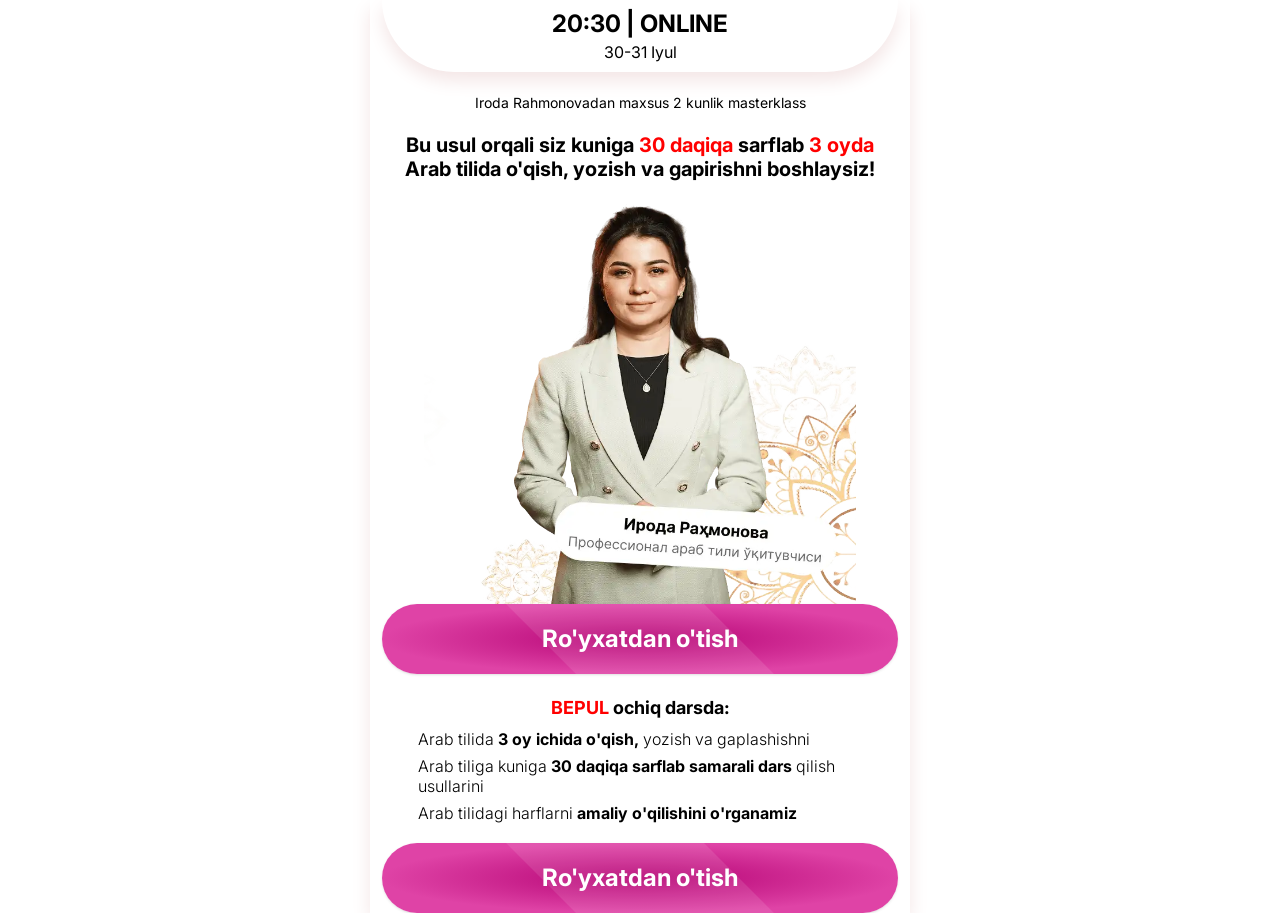
==== commit 2bc910f1: "commit" ====
--- a/index.html
+++ b/index.html
@@ -68,9 +68,11 @@
       </div>
     </div>
 
-    <button class="main-button" data-main-button>
-      Ro'yxatdan o'tish
-    </button>
+    <div class="px-3">
+      <button class="main-button w-full" data-main-button>
+        Ro'yxatdan o'tish
+      </button>
+    </div>
   </div>
 </div>
 
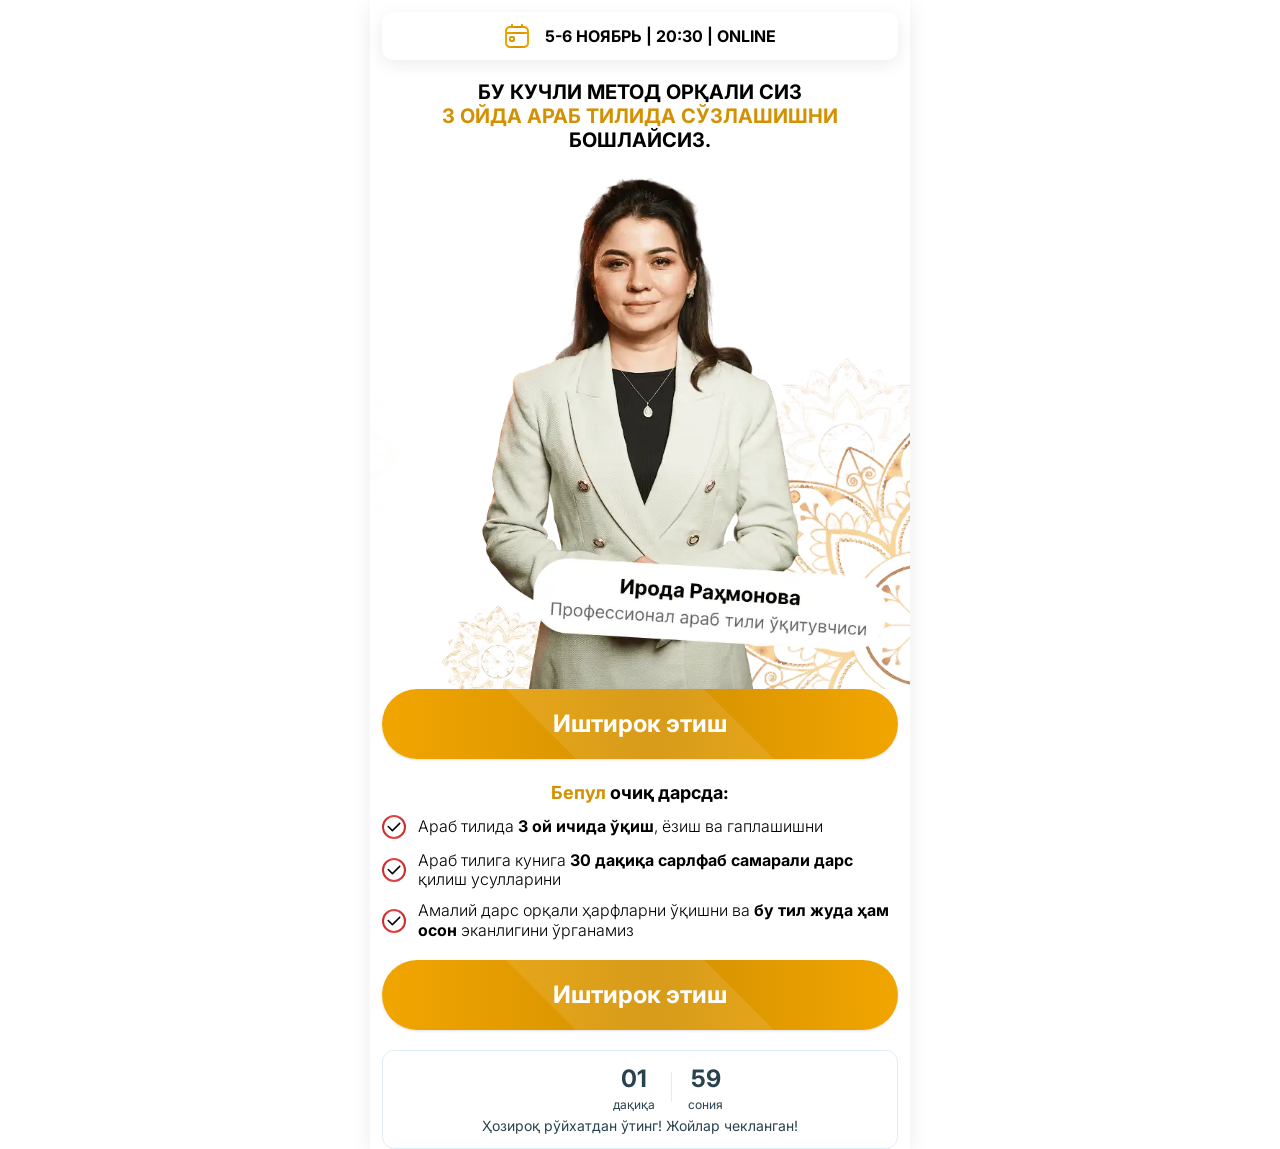
==== commit 7f2301c7: "commit" ====
--- a/index.html
+++ b/index.html
@@ -5,147 +5,176 @@
   <meta name="viewport"
         content="width=device-width, user-scalable=no, initial-scale=1.0, maximum-scale=1.0, minimum-scale=1.0">
   <meta http-equiv="X-UA-Compatible" content="ie=edge">
-  <link rel="preconnect" href="https://fonts.googleapis.com">
-  <link rel="preconnect" href="https://fonts.gstatic.com" crossorigin>
-  <link href="https://fonts.googleapis.com/css2?family=Inter:wght@300;700&display=swap" rel="stylesheet">
-  <link rel="stylesheet" href="css/styles.css">
-  <title>Iroda Rahmonova</title>
+
+  <link href="https://fonts.googleapis.com/css2?family=Inter:wght@300;700" rel="stylesheet" media="print" onload="this.media='all'">
+
+  <style>
+/*! tailwindcss v4.1.5 | MIT License | https://tailwindcss.com */
+@layer properties{@supports (((-webkit-hyphens:none)) and (not (margin-trim:inline))) or ((-moz-orient:inline) and (not (color:rgb(from red r g b)))){*,:before,:after,::backdrop{--tw-border-style:solid;--tw-leading:initial;--tw-font-weight:initial;--tw-shadow:0 0 #0000;--tw-shadow-color:initial;--tw-shadow-alpha:100%;--tw-inset-shadow:0 0 #0000;--tw-inset-shadow-color:initial;--tw-inset-shadow-alpha:100%;--tw-ring-color:initial;--tw-ring-shadow:0 0 #0000;--tw-inset-ring-color:initial;--tw-inset-ring-shadow:0 0 #0000;--tw-ring-inset:initial;--tw-ring-offset-width:0px;--tw-ring-offset-color:#fff;--tw-ring-offset-shadow:0 0 #0000;--tw-blur:initial;--tw-brightness:initial;--tw-contrast:initial;--tw-grayscale:initial;--tw-hue-rotate:initial;--tw-invert:initial;--tw-opacity:initial;--tw-saturate:initial;--tw-sepia:initial;--tw-drop-shadow:initial;--tw-drop-shadow-color:initial;--tw-drop-shadow-alpha:100%;--tw-drop-shadow-size:initial}}}@layer theme{:root,:host{--font-sans:ui-sans-serif,system-ui,sans-serif,"Apple Color Emoji","Segoe UI Emoji","Segoe UI Symbol","Noto Color Emoji";--font-mono:ui-monospace,SFMono-Regular,Menlo,Monaco,Consolas,"Liberation Mono","Courier New",monospace;--color-red-200:oklch(88.5% .062 18.334);--color-red-500:oklch(63.7% .237 25.331);--color-red-600:oklch(57.7% .245 27.325);--color-green-200:oklch(92.5% .084 155.995);--color-green-500:oklch(72.3% .219 149.579);--color-green-600:oklch(62.7% .194 149.214);--color-blue-200:oklch(88.2% .059 254.128);--color-blue-500:oklch(62.3% .214 259.815);--color-blue-600:oklch(54.6% .245 262.881);--color-blue-700:oklch(48.8% .243 264.376);--color-purple-200:oklch(90.2% .063 306.703);--color-purple-500:oklch(62.7% .265 303.9);--color-purple-600:oklch(55.8% .288 302.321);--color-rose-50:oklch(96.9% .015 12.422);--color-rose-300:oklch(81% .117 11.638);--color-rose-800:oklch(45.5% .188 13.697);--color-slate-50:oklch(98.4% .003 247.858);--color-gray-100:oklch(96.7% .003 264.542);--color-gray-200:oklch(92.8% .006 264.531);--color-gray-300:oklch(87.2% .01 258.338);--color-gray-500:oklch(55.1% .027 264.364);--color-gray-600:oklch(44.6% .03 256.802);--color-gray-700:oklch(37.3% .034 259.733);--color-gray-800:oklch(27.8% .033 256.848);--color-black:#000;--color-white:#fff;--spacing:.25rem;--text-xs:.75rem;--text-xs--line-height:calc(1/.75);--text-sm:.875rem;--text-sm--line-height:calc(1.25/.875);--text-lg:1.125rem;--text-lg--line-height:calc(1.75/1.125);--text-xl:1.25rem;--text-xl--line-height:calc(1.75/1.25);--text-2xl:1.5rem;--text-2xl--line-height:calc(2/1.5);--text-3xl:1.875rem;--text-3xl--line-height:calc(2.25/1.875);--font-weight-light:300;--font-weight-medium:500;--font-weight-semibold:600;--font-weight-bold:700;--radius-md:.375rem;--radius-lg:.5rem;--radius-xl:.75rem;--radius-2xl:1rem;--animate-spin:spin 1s linear infinite;--animate-bounce:bounce 1s infinite;--default-font-family:var(--font-sans);--default-mono-font-family:var(--font-mono)}}@layer base{*,:after,:before,::backdrop{box-sizing:border-box;border:0 solid;margin:0;padding:0}::file-selector-button{box-sizing:border-box;border:0 solid;margin:0;padding:0}html,:host{-webkit-text-size-adjust:100%;tab-size:4;line-height:1.5;font-family:var(--default-font-family,ui-sans-serif,system-ui,sans-serif,"Apple Color Emoji","Segoe UI Emoji","Segoe UI Symbol","Noto Color Emoji");font-feature-settings:var(--default-font-feature-settings,normal);font-variation-settings:var(--default-font-variation-settings,normal);-webkit-tap-highlight-color:transparent}hr{height:0;color:inherit;border-top-width:1px}abbr:where([title]){-webkit-text-decoration:underline dotted;text-decoration:underline dotted}h1,h2,h3,h4,h5,h6{font-size:inherit;font-weight:inherit}a{color:inherit;-webkit-text-decoration:inherit;-webkit-text-decoration:inherit;-webkit-text-decoration:inherit;text-decoration:inherit}b,strong{font-weight:bolder}code,kbd,samp,pre{font-family:var(--default-mono-font-family,ui-monospace,SFMono-Regular,Menlo,Monaco,Consolas,"Liberation Mono","Courier New",monospace);font-feature-settings:var(--default-mono-font-feature-settings,normal);font-variation-settings:var(--default-mono-font-variation-settings,normal);font-size:1em}small{font-size:80%}sub,sup{vertical-align:baseline;font-size:75%;line-height:0;position:relative}sub{bottom:-.25em}sup{top:-.5em}table{text-indent:0;border-color:inherit;border-collapse:collapse}:-moz-focusring{outline:auto}progress{vertical-align:baseline}summary{display:list-item}ol,ul,menu{list-style:none}img,svg,video,canvas,audio,iframe,embed,object{vertical-align:middle;display:block}img,video{max-width:100%;height:auto}button,input,select,optgroup,textarea{font:inherit;font-feature-settings:inherit;font-variation-settings:inherit;letter-spacing:inherit;color:inherit;opacity:1;background-color:#0000;border-radius:0}::file-selector-button{font:inherit;font-feature-settings:inherit;font-variation-settings:inherit;letter-spacing:inherit;color:inherit;opacity:1;background-color:#0000;border-radius:0}:where(select:is([multiple],[size])) optgroup{font-weight:bolder}:where(select:is([multiple],[size])) optgroup option{padding-inline-start:20px}::file-selector-button{margin-inline-end:4px}::placeholder{opacity:1}@supports (not ((-webkit-appearance:-apple-pay-button))) or (contain-intrinsic-size:1px){::placeholder{color:currentColor}@supports (color:color-mix(in lab, red, red)){::placeholder{color:color-mix(in oklab,currentcolor 50%,transparent)}}}textarea{resize:vertical}::-webkit-search-decoration{-webkit-appearance:none}::-webkit-date-and-time-value{min-height:1lh;text-align:inherit}::-webkit-datetime-edit{display:inline-flex}::-webkit-datetime-edit-fields-wrapper{padding:0}::-webkit-datetime-edit{padding-block:0}::-webkit-datetime-edit-year-field{padding-block:0}::-webkit-datetime-edit-month-field{padding-block:0}::-webkit-datetime-edit-day-field{padding-block:0}::-webkit-datetime-edit-hour-field{padding-block:0}::-webkit-datetime-edit-minute-field{padding-block:0}::-webkit-datetime-edit-second-field{padding-block:0}::-webkit-datetime-edit-millisecond-field{padding-block:0}::-webkit-datetime-edit-meridiem-field{padding-block:0}:-moz-ui-invalid{box-shadow:none}button,input:where([type=button],[type=reset],[type=submit]){appearance:button}::file-selector-button{appearance:button}::-webkit-inner-spin-button{height:auto}::-webkit-outer-spin-button{height:auto}[hidden]:where(:not([hidden=until-found])){display:none!important}}@layer components;@layer utilities{.absolute{position:absolute}.fixed{position:fixed}.relative{position:relative}.inset-0{inset:calc(var(--spacing)*0)}.inset-\[0\]{inset:0}.top-0{top:calc(var(--spacing)*0)}.top-6{top:calc(var(--spacing)*6)}.right-6{right:calc(var(--spacing)*6)}.bottom-\[1px\]{bottom:1px}.left-0{left:calc(var(--spacing)*0)}.z-30{z-index:30}.z-50{z-index:50}.z-\[20\]{z-index:20}.container{width:100%}@media (min-width:40rem){.container{max-width:40rem}}@media (min-width:48rem){.container{max-width:48rem}}@media (min-width:64rem){.container{max-width:64rem}}@media (min-width:80rem){.container{max-width:80rem}}@media (min-width:96rem){.container{max-width:96rem}}.mx-3{margin-inline:calc(var(--spacing)*3)}.mx-auto{margin-inline:auto}.mt-4{margin-top:calc(var(--spacing)*4)}.mr-2{margin-right:calc(var(--spacing)*2)}.mb-1{margin-bottom:calc(var(--spacing)*1)}.mb-1\.5{margin-bottom:calc(var(--spacing)*1.5)}.mb-2{margin-bottom:calc(var(--spacing)*2)}.mb-3{margin-bottom:calc(var(--spacing)*3)}.mb-4{margin-bottom:calc(var(--spacing)*4)}.mb-5{margin-bottom:calc(var(--spacing)*5)}.mb-6{margin-bottom:calc(var(--spacing)*6)}.mb-8{margin-bottom:calc(var(--spacing)*8)}.mb-10{margin-bottom:calc(var(--spacing)*10)}.ml-2{margin-left:calc(var(--spacing)*2)}.block{display:block}.flex{display:flex}.grid{display:grid}.hidden{display:none}.inline-block{display:inline-block}.table{display:table}.aspect-\[563\/539\]{aspect-ratio:563/539}.aspect-square{aspect-ratio:1}.size-5{width:calc(var(--spacing)*5);height:calc(var(--spacing)*5)}.h-2{height:calc(var(--spacing)*2)}.h-12{height:calc(var(--spacing)*12)}.h-14{height:calc(var(--spacing)*14)}.h-\[30px\]{height:30px}.h-\[54px\]{height:54px}.h-full{height:100%}.min-h-screen{min-height:100vh}.w-1{width:calc(var(--spacing)*1)}.w-3{width:calc(var(--spacing)*3)}.w-6{width:calc(var(--spacing)*6)}.w-8{width:calc(var(--spacing)*8)}.w-12{width:calc(var(--spacing)*12)}.w-24{width:calc(var(--spacing)*24)}.w-32{width:calc(var(--spacing)*32)}.w-\[1px\]{width:1px}.w-full{width:100%}.max-w-\[520px\]{max-width:520px}.max-w-\[540px\]{max-width:540px}.shrink-0{flex-shrink:0}.grow{flex-grow:1}.animate-bounce{animation:var(--animate-bounce)}.animate-spin{animation:var(--animate-spin)}.cursor-pointer{cursor:pointer}.grid-cols-1{grid-template-columns:repeat(1,minmax(0,1fr))}.grid-cols-4{grid-template-columns:repeat(4,minmax(0,1fr))}.flex-col{flex-direction:column}.place-items-center{place-items:center}.items-center{align-items:center}.justify-between{justify-content:space-between}.justify-center{justify-content:center}.gap-1{gap:calc(var(--spacing)*1)}.gap-2{gap:calc(var(--spacing)*2)}.gap-3{gap:calc(var(--spacing)*3)}.gap-4{gap:calc(var(--spacing)*4)}.gap-5{gap:calc(var(--spacing)*5)}.gap-6{gap:calc(var(--spacing)*6)}.overflow-auto{overflow:auto}.overflow-hidden{overflow:hidden}.rounded{border-radius:.25rem}.rounded-2xl{border-radius:var(--radius-2xl)}.rounded-full{border-radius:3.40282e38px}.rounded-lg{border-radius:var(--radius-lg)}.rounded-md{border-radius:var(--radius-md)}.rounded-xl{border-radius:var(--radius-xl)}.border{border-style:var(--tw-border-style);border-width:1px}.border-4{border-style:var(--tw-border-style);border-width:4px}.border-none{--tw-border-style:none;border-style:none}.border-\[\#DFEDF4\]{border-color:#dfedf4}.border-blue-500{border-color:var(--color-blue-500)}.border-gray-200{border-color:var(--color-gray-200)}.border-gray-300{border-color:var(--color-gray-300)}.border-rose-300{border-color:var(--color-rose-300)}.border-t-transparent{border-top-color:#0000}.bg-\[\#0000004D\]{background-color:#0000004d}.bg-\[\#DFEDF4\]{background-color:#dfedf4}.bg-blue-200{background-color:var(--color-blue-200)}.bg-blue-500{background-color:var(--color-blue-500)}.bg-blue-600{background-color:var(--color-blue-600)}.bg-gray-100{background-color:var(--color-gray-100)}.bg-gray-600{background-color:var(--color-gray-600)}.bg-green-200{background-color:var(--color-green-200)}.bg-green-500{background-color:var(--color-green-500)}.bg-purple-200{background-color:var(--color-purple-200)}.bg-purple-500{background-color:var(--color-purple-500)}.bg-red-200{background-color:var(--color-red-200)}.bg-red-500{background-color:var(--color-red-500)}.bg-rose-50{background-color:var(--color-rose-50)}.bg-slate-50{background-color:var(--color-slate-50)}.bg-transparent{background-color:#0000}.bg-white{background-color:var(--color-white)}.p-2{padding:calc(var(--spacing)*2)}.p-3{padding:calc(var(--spacing)*3)}.p-4{padding:calc(var(--spacing)*4)}.p-5{padding:calc(var(--spacing)*5)}.p-6{padding:calc(var(--spacing)*6)}.px-2{padding-inline:calc(var(--spacing)*2)}.px-3{padding-inline:calc(var(--spacing)*3)}.px-4{padding-inline:calc(var(--spacing)*4)}.py-1{padding-block:calc(var(--spacing)*1)}.py-2{padding-block:calc(var(--spacing)*2)}.py-3{padding-block:calc(var(--spacing)*3)}.py-4{padding-block:calc(var(--spacing)*4)}.py-8{padding-block:calc(var(--spacing)*8)}.pt-1{padding-top:calc(var(--spacing)*1)}.pt-3{padding-top:calc(var(--spacing)*3)}.pl-4{padding-left:calc(var(--spacing)*4)}.pl-24{padding-left:calc(var(--spacing)*24)}.text-center{text-align:center}.text-right{text-align:right}.text-2xl{font-size:var(--text-2xl);line-height:var(--tw-leading,var(--text-2xl--line-height))}.text-3xl{font-size:var(--text-3xl);line-height:var(--tw-leading,var(--text-3xl--line-height))}.text-lg{font-size:var(--text-lg);line-height:var(--tw-leading,var(--text-lg--line-height))}.text-sm{font-size:var(--text-sm);line-height:var(--tw-leading,var(--text-sm--line-height))}.text-xl{font-size:var(--text-xl);line-height:var(--tw-leading,var(--text-xl--line-height))}.text-xs{font-size:var(--text-xs);line-height:var(--tw-leading,var(--text-xs--line-height))}.text-\[12px\]{font-size:12px}.text-\[14px\]{font-size:14px}.leading-\[1\.2\]{--tw-leading:1.2;line-height:1.2}.leading-\[1\]{--tw-leading:1;line-height:1}.font-bold{--tw-font-weight:var(--font-weight-bold);font-weight:var(--font-weight-bold)}.font-light{--tw-font-weight:var(--font-weight-light);font-weight:var(--font-weight-light)}.font-medium{--tw-font-weight:var(--font-weight-medium);font-weight:var(--font-weight-medium)}.font-semibold{--tw-font-weight:var(--font-weight-semibold);font-weight:var(--font-weight-semibold)}.whitespace-nowrap{white-space:nowrap}.text-\[\#28424E\]{color:#28424e}.text-\[\#D39000\]{color:#d39000}.text-black{color:var(--color-black)}.text-blue-600{color:var(--color-blue-600)}.text-gray-500{color:var(--color-gray-500)}.text-gray-700{color:var(--color-gray-700)}.text-gray-800{color:var(--color-gray-800)}.text-green-600{color:var(--color-green-600)}.text-purple-600{color:var(--color-purple-600)}.text-red-600{color:var(--color-red-600)}.text-rose-800{color:var(--color-rose-800)}.text-white{color:var(--color-white)}.uppercase{text-transform:uppercase}.opacity-0{opacity:0}.shadow-md{--tw-shadow:0 4px 6px -1px var(--tw-shadow-color,#0000001a),0 2px 4px -2px var(--tw-shadow-color,#0000001a);box-shadow:var(--tw-inset-shadow),var(--tw-inset-ring-shadow),var(--tw-ring-offset-shadow),var(--tw-ring-shadow),var(--tw-shadow)}.shadow-none{--tw-shadow:0 0 #0000;box-shadow:var(--tw-inset-shadow),var(--tw-inset-ring-shadow),var(--tw-ring-offset-shadow),var(--tw-ring-shadow),var(--tw-shadow)}.filter{filter:var(--tw-blur,)var(--tw-brightness,)var(--tw-contrast,)var(--tw-grayscale,)var(--tw-hue-rotate,)var(--tw-invert,)var(--tw-saturate,)var(--tw-sepia,)var(--tw-drop-shadow,)}}body{font-family:Inter,sans-serif}.custom-shadow{box-shadow:0 4px 18px #00000014}.bg-img{background-image:url(../img/bg.webp);background-position:50%;background-repeat:no-repeat;background-size:cover}.main-button{color:#fff;cursor:pointer;background:linear-gradient(90deg,#f1a500 0%,#d39000 52.88%,#f1a500 100%);border-radius:9999px;height:70px;font-size:1.5rem;font-weight:700;line-height:2rem;position:relative;overflow:hidden;box-shadow:0 1px 3px #0000001a,0 1px 2px -1px #0000001a}.submit-button{color:#fff;cursor:pointer;background:linear-gradient(90deg,#f1a500 0%,#d39000 52.88%,#f1a500 100%);border-radius:9999px;width:100%;height:4rem;font-size:1.5rem;font-weight:700;line-height:2rem;display:block;position:relative;overflow:hidden;box-shadow:0 1px 3px #0000001a,0 1px 2px -1px #0000001a}.main-button:before{content:"";background:#ffffff1a;width:200%;height:200%;animation:2s infinite shine;position:absolute;top:-50%;left:-50%;transform:rotate(45deg)}@keyframes shine{0%{transform:translate(-100%)rotate(45deg)}to{transform:translate(100%)rotate(45deg)}}@property --tw-border-style{syntax:"*";inherits:false;initial-value:solid}@property --tw-leading{syntax:"*";inherits:false}@property --tw-font-weight{syntax:"*";inherits:false}@property --tw-shadow{syntax:"*";inherits:false;initial-value:0 0 #0000}@property --tw-shadow-color{syntax:"*";inherits:false}@property --tw-shadow-alpha{syntax:"<percentage>";inherits:false;initial-value:100%}@property --tw-inset-shadow{syntax:"*";inherits:false;initial-value:0 0 #0000}@property --tw-inset-shadow-color{syntax:"*";inherits:false}@property --tw-inset-shadow-alpha{syntax:"<percentage>";inherits:false;initial-value:100%}@property --tw-ring-color{syntax:"*";inherits:false}@property --tw-ring-shadow{syntax:"*";inherits:false;initial-value:0 0 #0000}@property --tw-inset-ring-color{syntax:"*";inherits:false}@property --tw-inset-ring-shadow{syntax:"*";inherits:false;initial-value:0 0 #0000}@property --tw-ring-inset{syntax:"*";inherits:false}@property --tw-ring-offset-width{syntax:"<length>";inherits:false;initial-value:0}@property --tw-ring-offset-color{syntax:"*";inherits:false;initial-value:#fff}@property --tw-ring-offset-shadow{syntax:"*";inherits:false;initial-value:0 0 #0000}@property --tw-blur{syntax:"*";inherits:false}@property --tw-brightness{syntax:"*";inherits:false}@property --tw-contrast{syntax:"*";inherits:false}@property --tw-grayscale{syntax:"*";inherits:false}@property --tw-hue-rotate{syntax:"*";inherits:false}@property --tw-invert{syntax:"*";inherits:false}@property --tw-opacity{syntax:"*";inherits:false}@property --tw-saturate{syntax:"*";inherits:false}@property --tw-sepia{syntax:"*";inherits:false}@property --tw-drop-shadow{syntax:"*";inherits:false}@property --tw-drop-shadow-color{syntax:"*";inherits:false}@property --tw-drop-shadow-alpha{syntax:"<percentage>";inherits:false;initial-value:100%}@property --tw-drop-shadow-size{syntax:"*";inherits:false}@keyframes spin{to{transform:rotate(360deg)}}@keyframes bounce{0%,to{animation-timing-function:cubic-bezier(.8,0,1,1);transform:translateY(-25%)}50%{animation-timing-function:cubic-bezier(0,0,.2,1);transform:none}}
+</style>
+
+  <title>Ирода Раҳмонова</title>
 </head>
 <body>
 
-<div class="max-w-[540px] mx-auto">
-  <div class="flex flex-col gap-5 min-h-screen custom-shadow">
-    <div class="flex flex-col items-center justify-center py-2 bg-white rounded-b-[72px] custom-shadow mx-3">
-      <div class="uppercase font-bold text-2xl">20:30 | ONLINE</div>
-      <div>30-31 Iyul</div>
+<div class="max-w-[540px] bg-img mx-auto">
+  <div class="flex flex-col gap-5 min-h-screen custom-shadow pt-3">
+    <div class="flex items-center justify-center gap-4 py-3 bg-white rounded-xl custom-shadow mx-3">
+      <svg width="24" height="24" viewBox="0 0 26 26" fill="none" xmlns="http://www.w3.org/2000/svg">
+        <g clip-path="url(#clip0_1_808)">
+          <path d="M8.66667 13H6.5C5.30508 13 4.33333 13.9718 4.33333 15.1667V17.3333C4.33333 18.5283 5.30508 19.5 6.5 19.5H8.66667C9.86158 19.5 10.8333 18.5283 10.8333 17.3333V15.1667C10.8333 13.9718 9.86158 13 8.66667 13ZM6.5 17.3333V15.1667H8.66667V17.3333H6.5ZM20.5833 2.16667H19.5V1.08333C19.5 0.485333 19.0158 0 18.4167 0C17.8176 0 17.3333 0.485333 17.3333 1.08333V2.16667H8.66667V1.08333C8.66667 0.485333 8.18242 0 7.58333 0C6.98425 0 6.5 0.485333 6.5 1.08333V2.16667H5.41667C2.42992 2.16667 0 4.59658 0 7.58333V20.5833C0 23.5701 2.42992 26 5.41667 26H20.5833C23.5701 26 26 23.5701 26 20.5833V7.58333C26 4.59658 23.5701 2.16667 20.5833 2.16667ZM5.41667 4.33333H20.5833C22.3752 4.33333 23.8333 5.7915 23.8333 7.58333V8.66667H2.16667V7.58333C2.16667 5.7915 3.62483 4.33333 5.41667 4.33333ZM20.5833 23.8333H5.41667C3.62483 23.8333 2.16667 22.3752 2.16667 20.5833V10.8333H23.8333V20.5833C23.8333 22.3752 22.3752 23.8333 20.5833 23.8333Z" fill="url(#paint0_linear_1_808)"/>
+        </g>
+        <defs>
+          <linearGradient id="paint0_linear_1_808" x1="0" y1="13" x2="26" y2="13" gradientUnits="userSpaceOnUse">
+            <stop stop-color="#F1A500"/>
+            <stop offset="0.528846" stop-color="#D39000"/>
+            <stop offset="1" stop-color="#F1A500"/>
+          </linearGradient>
+          <clipPath id="clip0_1_808">
+            <rect width="26" height="26" fill="white"/>
+          </clipPath>
+        </defs>
+      </svg>
+
+      <div class="font-bold uppercase">5-6 Ноябрь | 20:30 | ONLINE</div>
     </div>
 
-    <p class="text-[14px] text-center">
-      Iroda Rahmonovadan maxsus 2 kunlik masterklass
-    </p>
-
-    <h1 class="text-xl text-center font-bold leading-[1.2] mx-3">
-      Bu usul orqali siz kuniga <span class="text-[#FF0000]">30 daqiqa</span> sarflab <span class="text-[#FF0000]">3 oyda</span> Arab tilida o'qish, yozish va gapirishni boshlaysiz!
+    <h1 class="text-xl uppercase text-center font-bold leading-[1.2] mx-3">
+      Бу кучли метод орқали сиз <br>
+      <span class="text-[#D39000]">3 ойда араб тилида сўзлашишни</span>
+      бошлайсиз.
     </h1>
 
     <div>
-      <img class="block w-4/5 mx-auto aspect-[750/700]" src="img/mentor.webp" alt="">
+      <img class="block w-full aspect-[563/539]" src="img/mentor.webp" alt="">
 
       <div class="flex flex-col gap-5 bg-white px-3">
         <button class="main-button" data-main-button>
-          Ro'yxatdan o'tish
+          Иштирок этиш
         </button>
 
         <div class="flex flex-col gap-2">
           <h2 class="font-bold text-lg text-center">
-            <span class="text-[#FF0000] font-bold">BEPUL</span> ochiq darsda:
+            <span class="text-[#D39000]">Бепул</span> очиқ дарсда:
           </h2>
 
-          <ul class="font-light flex flex-col gap-2 leading-[1.2]">
+          <ul class="font-light flex flex-col gap-3 leading-[1.2]">
             <li class="flex items-center gap-3">
-              <img class="w-6 shrink-0" src="img/check.webp" alt="">
+              <img class="w-6 shrink-0" src="img/check.svg" alt="">
 
-              <p>Arab tilida <span class="font-bold">3 oy ichida o'qish,</span> yozish va gaplashishni</p>
+              <p>Араб тилида <span class="font-bold">3 ой ичида ўқиш</span>, ёзиш ва гаплашишни</p>
             </li>
 
             <li class="flex items-center gap-3">
-              <img class="w-6 shrink-0" src="img/check.webp" alt="">
+              <img class="w-6 shrink-0" src="img/check.svg" alt="">
 
               <p>
-                Arab tiliga kuniga <span class="font-bold">30 daqiqa sarflab samarali dars</span> qilish usullarini
+                Араб тилига кунига <span class="font-bold">30 дақиқа сарлфаб самарали дарс</span> қилиш усулларини
               </p>
             </li>
 
             <li class="flex items-center gap-3">
-              <img class="w-6 shrink-0" src="img/check.webp" alt="">
+              <img class="w-6 shrink-0" src="img/check.svg" alt="">
 
               <p>
-                Arab tilidagi harflarni <span class="font-bold">amaliy o'qilishini o'rganamiz</span>
+                Амалий дарс орқали ҳарфларни ўқишни ва <span class="font-bold">бу тил жуда ҳам осон</span> эканлигини ўрганамиз
               </p>
             </li>
           </ul>
         </div>
+
+        <button class="main-button" data-main-button>
+          Иштирок этиш
+        </button>
+
+        <div
+          class="flex flex-col gap-1 p-3 rounded-xl bg-white border border-[#DFEDF4] text-[#28424E]">
+          <div class="flex items-center justify-center gap-4 leading-[1]" data-timer>
+            <img class="w-8 mr-2" src="img/timer.webp" alt="">
+
+            <div class="flex flex-col gap-1 text-center">
+              <div class="font-bold text-2xl" data-minutes>01</div>
+              <div class="text-[12px]">дақиқа</div>
+            </div>
+
+            <div class="w-[1px] h-[30px] bg-[#DFEDF4]"></div>
+
+            <div class="flex flex-col gap-1 text-center">
+              <div class="font-bold text-2xl" data-seconds>01</div>
+              <div class="text-[12px]">сония</div>
+            </div>
+          </div>
+
+          <div class="text-[14px] text-center">Ҳозироқ рўйхатдан ўтинг! Жойлар чекланган!</div>
+        </div>
       </div>
-    </div>
-
-    <div class="px-3">
-      <button class="main-button w-full" data-main-button>
-        Ro'yxatdan o'tish
-      </button>
     </div>
   </div>
 </div>
 
 <div
-  class="fixed inset-[0] grid place-items-center overflow-auto z-[20] bg-[#0000004D] bg-opacity-50 backdrop-blur-[5px] p-2 hidden"
+  class="fixed inset-[0] grid place-items-center overflow-auto px-3 z-[20] bg-[#0000004D] bg-opacity-50 p-2 hidden"
   data-modal-backdrop data-modal-close>
   <form data-form
-        class="w-full max-w-[520px] p-5 bg-white rounded-lg relative">
-    <h2 class="text-[28px] font-bold">
-      Ro'yxatdan o'tish
+        class="w-full max-w-[520px] p-5 bg-white rounded-xl relative">
+    <h2 class="text-2xl font-bold mb-5 uppercase">
+      Рўйхатдан ўтиш
     </h2>
 
-    <p class="mb-[16px] text-[#48635B]">
-      Pastdagi formani to'ldirishingiz bilan yopiq kanalga qo'shilasiz!
-    </p>
-
     <div
-      class="p-4 mb-2 1100px:mb-[16px] text-[#890000] rounded-2xl bg-[#89000011] text-center hidden"
+      class="p-4 mb-3 1100px:mb-4 text-rose-800 rounded-lg bg-rose-50 border border-rose-300 text-center hidden"
       data-form-alert>
     </div>
 
     <label class="block w-full mb-4">
-      <span class="block mb-1.5 text-[#48635B]">Ism</span>
-      <input class="w-full h-[52px] px-4 rounded-lg bg-[#F3F7F8] border border-[#bed4da]"
+      <span class="block mb-1.5 text-gray-500">Исм</span>
+      <input class="w-full h-14 px-4 rounded-lg bg-slate-50 border border-gray-300"
              id="name"
-             type="text" placeholder="Ismingizni kiriting" name="name">
+             type="text" placeholder="Исмингизни киритинг">
     </label>
 
-    <label class="block w-full mb-6" for="phone">
-      <span class="block mb-1.5 text-[#48635B]">Telefon raqam</span>
+    <label class="block w-full mb-10 relative" for="phone">
+      <span class="block mb-1.5 text-gray-500">Телефон рақам</span>
 
-      <span
-        class="flex h-[52px] rounded-lg border border-[#bed4da] bg-[#F3F7F8] overflow-hidden">
-          <input
-            class="bg-transparent border-none focus:outline-0 pl-4 w-[6ch] text-black text-[14px]"
-            type="text" readonly value="+998">
-          <input class="grow bg-transparent border-none focus:outline-0 text-black text-[14px]"
-                 id="phone" type="tel" name="phone" maxlength="12">
-        </span>
+      <input class="w-full h-14 pl-24 rounded-lg bg-slate-50 border border-gray-300"
+             id="phone"
+             type="tel"
+             placeholder="00 000 00 00"
+      >
+
+      <span class="absolute bottom-[1px] flex items-center justify-center w-24 h-[54px] gap-1 cursor-pointer"
+            data-country-selector>
+        <span data-country-prefix>+998</span>
+        <img class="size-5 shrink-0" src="img/arrow-down.svg" alt="">
+
+        <!-- Давлатлар dropdown -->
+        <select class="absolute inset-0 opacity-0 cursor-pointer" data-country-select>
+          <option value="+998">Ўзбекистон (+998)</option>
+          <option value="+7">Россия (+7)</option>
+          <option value="+7">Қозоқистон (+7)</option>
+          <option value="+996">Қирғизистон (+996)</option>
+          <option value="+1">АҚШ (+1)</option>
+          <option value="+993">Туркманистон (+993)</option>
+          <option value="+992">Тожикистон (+992)</option>
+          <option value="+82">Корея (+82)</option>
+        </select>
+      </span>
     </label>
 
     <button data-form-button
             class="submit-button"
             type="submit">
-      Ro'yxatdan o'tish
+      ДАВОМ ЭТИШ
     </button>
 
-    <img data-modal-close class="w-[12px] 1100px:w-[16px] aspect-square absolute top-[24px] right-[24px] cursor-pointer"
-         src="img/x.svg"
-         alt="close icon">
+    <div data-modal-close class="w-3 aspect-square absolute top-6 right-6 cursor-pointer z-30">
+      <img class="w-full" data-modal-close src="/a/img/x.svg" alt="">
+    </div>
   </form>
 </div>
 
 <script src="js/script.js"></script>
 <script src="js/timer.js"></script>
 
-<!-- Meta Pixel Code -->
-<script>
-  !function(f,b,e,v,n,t,s)
-  {if(f.fbq)return;n=f.fbq=function(){n.callMethod?
-    n.callMethod.apply(n,arguments):n.queue.push(arguments)};
-    if(!f._fbq)f._fbq=n;n.push=n;n.loaded=!0;n.version='2.0';
-    n.queue=[];t=b.createElement(e);t.async=!0;
-    t.src=v;s=b.getElementsByTagName(e)[0];
-    s.parentNode.insertBefore(t,s)}(window, document,'script',
-    'https://connect.facebook.net/en_US/fbevents.js');
-  fbq('init', '3926184004266967');
-  fbq('track', 'PageView');
-</script>
-<noscript><img height="1" width="1" style="display:none"
-               src="https://www.facebook.com/tr?id=3926184004266967&ev=PageView&noscript=1"
-/></noscript>
-<!-- End Meta Pixel Code -->
-
 </body>
 </html>
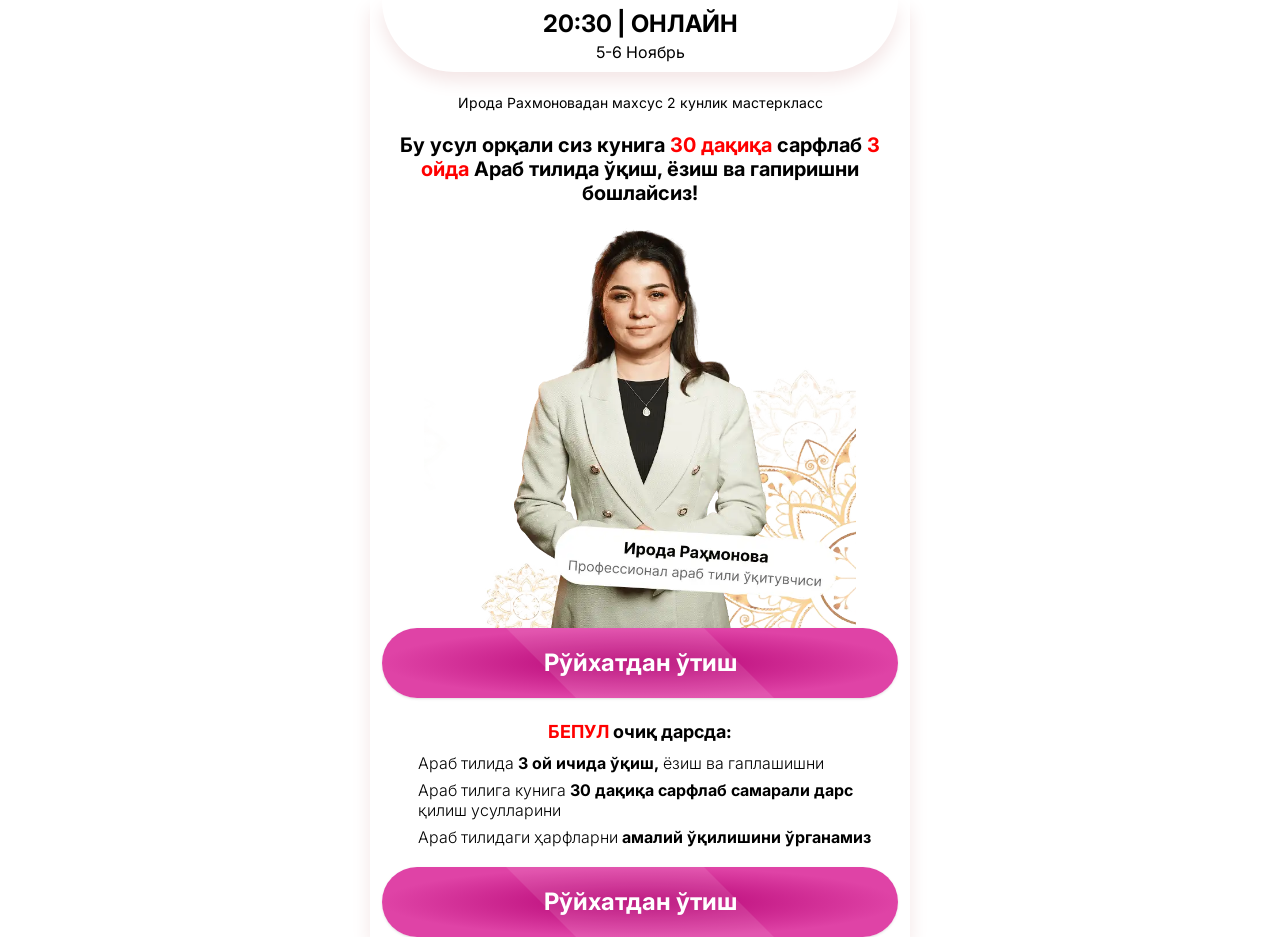
==== commit 9ae6f0c6: "commit" ====
--- a/index.html
+++ b/index.html
@@ -5,109 +5,76 @@
   <meta name="viewport"
         content="width=device-width, user-scalable=no, initial-scale=1.0, maximum-scale=1.0, minimum-scale=1.0">
   <meta http-equiv="X-UA-Compatible" content="ie=edge">
-
-  <link href="https://fonts.googleapis.com/css2?family=Inter:wght@300;700" rel="stylesheet" media="print" onload="this.media='all'">
-
+  <link href="https://fonts.googleapis.com/css2?family=Inter:wght@300;700" rel="stylesheet" media="print"
+        onload="this.media='all'">
   <style>
 /*! tailwindcss v4.1.5 | MIT License | https://tailwindcss.com */
-@layer properties{@supports (((-webkit-hyphens:none)) and (not (margin-trim:inline))) or ((-moz-orient:inline) and (not (color:rgb(from red r g b)))){*,:before,:after,::backdrop{--tw-border-style:solid;--tw-leading:initial;--tw-font-weight:initial;--tw-shadow:0 0 #0000;--tw-shadow-color:initial;--tw-shadow-alpha:100%;--tw-inset-shadow:0 0 #0000;--tw-inset-shadow-color:initial;--tw-inset-shadow-alpha:100%;--tw-ring-color:initial;--tw-ring-shadow:0 0 #0000;--tw-inset-ring-color:initial;--tw-inset-ring-shadow:0 0 #0000;--tw-ring-inset:initial;--tw-ring-offset-width:0px;--tw-ring-offset-color:#fff;--tw-ring-offset-shadow:0 0 #0000;--tw-blur:initial;--tw-brightness:initial;--tw-contrast:initial;--tw-grayscale:initial;--tw-hue-rotate:initial;--tw-invert:initial;--tw-opacity:initial;--tw-saturate:initial;--tw-sepia:initial;--tw-drop-shadow:initial;--tw-drop-shadow-color:initial;--tw-drop-shadow-alpha:100%;--tw-drop-shadow-size:initial}}}@layer theme{:root,:host{--font-sans:ui-sans-serif,system-ui,sans-serif,"Apple Color Emoji","Segoe UI Emoji","Segoe UI Symbol","Noto Color Emoji";--font-mono:ui-monospace,SFMono-Regular,Menlo,Monaco,Consolas,"Liberation Mono","Courier New",monospace;--color-red-200:oklch(88.5% .062 18.334);--color-red-500:oklch(63.7% .237 25.331);--color-red-600:oklch(57.7% .245 27.325);--color-green-200:oklch(92.5% .084 155.995);--color-green-500:oklch(72.3% .219 149.579);--color-green-600:oklch(62.7% .194 149.214);--color-blue-200:oklch(88.2% .059 254.128);--color-blue-500:oklch(62.3% .214 259.815);--color-blue-600:oklch(54.6% .245 262.881);--color-blue-700:oklch(48.8% .243 264.376);--color-purple-200:oklch(90.2% .063 306.703);--color-purple-500:oklch(62.7% .265 303.9);--color-purple-600:oklch(55.8% .288 302.321);--color-rose-50:oklch(96.9% .015 12.422);--color-rose-300:oklch(81% .117 11.638);--color-rose-800:oklch(45.5% .188 13.697);--color-slate-50:oklch(98.4% .003 247.858);--color-gray-100:oklch(96.7% .003 264.542);--color-gray-200:oklch(92.8% .006 264.531);--color-gray-300:oklch(87.2% .01 258.338);--color-gray-500:oklch(55.1% .027 264.364);--color-gray-600:oklch(44.6% .03 256.802);--color-gray-700:oklch(37.3% .034 259.733);--color-gray-800:oklch(27.8% .033 256.848);--color-black:#000;--color-white:#fff;--spacing:.25rem;--text-xs:.75rem;--text-xs--line-height:calc(1/.75);--text-sm:.875rem;--text-sm--line-height:calc(1.25/.875);--text-lg:1.125rem;--text-lg--line-height:calc(1.75/1.125);--text-xl:1.25rem;--text-xl--line-height:calc(1.75/1.25);--text-2xl:1.5rem;--text-2xl--line-height:calc(2/1.5);--text-3xl:1.875rem;--text-3xl--line-height:calc(2.25/1.875);--font-weight-light:300;--font-weight-medium:500;--font-weight-semibold:600;--font-weight-bold:700;--radius-md:.375rem;--radius-lg:.5rem;--radius-xl:.75rem;--radius-2xl:1rem;--animate-spin:spin 1s linear infinite;--animate-bounce:bounce 1s infinite;--default-font-family:var(--font-sans);--default-mono-font-family:var(--font-mono)}}@layer base{*,:after,:before,::backdrop{box-sizing:border-box;border:0 solid;margin:0;padding:0}::file-selector-button{box-sizing:border-box;border:0 solid;margin:0;padding:0}html,:host{-webkit-text-size-adjust:100%;tab-size:4;line-height:1.5;font-family:var(--default-font-family,ui-sans-serif,system-ui,sans-serif,"Apple Color Emoji","Segoe UI Emoji","Segoe UI Symbol","Noto Color Emoji");font-feature-settings:var(--default-font-feature-settings,normal);font-variation-settings:var(--default-font-variation-settings,normal);-webkit-tap-highlight-color:transparent}hr{height:0;color:inherit;border-top-width:1px}abbr:where([title]){-webkit-text-decoration:underline dotted;text-decoration:underline dotted}h1,h2,h3,h4,h5,h6{font-size:inherit;font-weight:inherit}a{color:inherit;-webkit-text-decoration:inherit;-webkit-text-decoration:inherit;-webkit-text-decoration:inherit;text-decoration:inherit}b,strong{font-weight:bolder}code,kbd,samp,pre{font-family:var(--default-mono-font-family,ui-monospace,SFMono-Regular,Menlo,Monaco,Consolas,"Liberation Mono","Courier New",monospace);font-feature-settings:var(--default-mono-font-feature-settings,normal);font-variation-settings:var(--default-mono-font-variation-settings,normal);font-size:1em}small{font-size:80%}sub,sup{vertical-align:baseline;font-size:75%;line-height:0;position:relative}sub{bottom:-.25em}sup{top:-.5em}table{text-indent:0;border-color:inherit;border-collapse:collapse}:-moz-focusring{outline:auto}progress{vertical-align:baseline}summary{display:list-item}ol,ul,menu{list-style:none}img,svg,video,canvas,audio,iframe,embed,object{vertical-align:middle;display:block}img,video{max-width:100%;height:auto}button,input,select,optgroup,textarea{font:inherit;font-feature-settings:inherit;font-variation-settings:inherit;letter-spacing:inherit;color:inherit;opacity:1;background-color:#0000;border-radius:0}::file-selector-button{font:inherit;font-feature-settings:inherit;font-variation-settings:inherit;letter-spacing:inherit;color:inherit;opacity:1;background-color:#0000;border-radius:0}:where(select:is([multiple],[size])) optgroup{font-weight:bolder}:where(select:is([multiple],[size])) optgroup option{padding-inline-start:20px}::file-selector-button{margin-inline-end:4px}::placeholder{opacity:1}@supports (not ((-webkit-appearance:-apple-pay-button))) or (contain-intrinsic-size:1px){::placeholder{color:currentColor}@supports (color:color-mix(in lab, red, red)){::placeholder{color:color-mix(in oklab,currentcolor 50%,transparent)}}}textarea{resize:vertical}::-webkit-search-decoration{-webkit-appearance:none}::-webkit-date-and-time-value{min-height:1lh;text-align:inherit}::-webkit-datetime-edit{display:inline-flex}::-webkit-datetime-edit-fields-wrapper{padding:0}::-webkit-datetime-edit{padding-block:0}::-webkit-datetime-edit-year-field{padding-block:0}::-webkit-datetime-edit-month-field{padding-block:0}::-webkit-datetime-edit-day-field{padding-block:0}::-webkit-datetime-edit-hour-field{padding-block:0}::-webkit-datetime-edit-minute-field{padding-block:0}::-webkit-datetime-edit-second-field{padding-block:0}::-webkit-datetime-edit-millisecond-field{padding-block:0}::-webkit-datetime-edit-meridiem-field{padding-block:0}:-moz-ui-invalid{box-shadow:none}button,input:where([type=button],[type=reset],[type=submit]){appearance:button}::file-selector-button{appearance:button}::-webkit-inner-spin-button{height:auto}::-webkit-outer-spin-button{height:auto}[hidden]:where(:not([hidden=until-found])){display:none!important}}@layer components;@layer utilities{.absolute{position:absolute}.fixed{position:fixed}.relative{position:relative}.inset-0{inset:calc(var(--spacing)*0)}.inset-\[0\]{inset:0}.top-0{top:calc(var(--spacing)*0)}.top-6{top:calc(var(--spacing)*6)}.right-6{right:calc(var(--spacing)*6)}.bottom-\[1px\]{bottom:1px}.left-0{left:calc(var(--spacing)*0)}.z-30{z-index:30}.z-50{z-index:50}.z-\[20\]{z-index:20}.container{width:100%}@media (min-width:40rem){.container{max-width:40rem}}@media (min-width:48rem){.container{max-width:48rem}}@media (min-width:64rem){.container{max-width:64rem}}@media (min-width:80rem){.container{max-width:80rem}}@media (min-width:96rem){.container{max-width:96rem}}.mx-3{margin-inline:calc(var(--spacing)*3)}.mx-auto{margin-inline:auto}.mt-4{margin-top:calc(var(--spacing)*4)}.mr-2{margin-right:calc(var(--spacing)*2)}.mb-1{margin-bottom:calc(var(--spacing)*1)}.mb-1\.5{margin-bottom:calc(var(--spacing)*1.5)}.mb-2{margin-bottom:calc(var(--spacing)*2)}.mb-3{margin-bottom:calc(var(--spacing)*3)}.mb-4{margin-bottom:calc(var(--spacing)*4)}.mb-5{margin-bottom:calc(var(--spacing)*5)}.mb-6{margin-bottom:calc(var(--spacing)*6)}.mb-8{margin-bottom:calc(var(--spacing)*8)}.mb-10{margin-bottom:calc(var(--spacing)*10)}.ml-2{margin-left:calc(var(--spacing)*2)}.block{display:block}.flex{display:flex}.grid{display:grid}.hidden{display:none}.inline-block{display:inline-block}.table{display:table}.aspect-\[563\/539\]{aspect-ratio:563/539}.aspect-square{aspect-ratio:1}.size-5{width:calc(var(--spacing)*5);height:calc(var(--spacing)*5)}.h-2{height:calc(var(--spacing)*2)}.h-12{height:calc(var(--spacing)*12)}.h-14{height:calc(var(--spacing)*14)}.h-\[30px\]{height:30px}.h-\[54px\]{height:54px}.h-full{height:100%}.min-h-screen{min-height:100vh}.w-1{width:calc(var(--spacing)*1)}.w-3{width:calc(var(--spacing)*3)}.w-6{width:calc(var(--spacing)*6)}.w-8{width:calc(var(--spacing)*8)}.w-12{width:calc(var(--spacing)*12)}.w-24{width:calc(var(--spacing)*24)}.w-32{width:calc(var(--spacing)*32)}.w-\[1px\]{width:1px}.w-full{width:100%}.max-w-\[520px\]{max-width:520px}.max-w-\[540px\]{max-width:540px}.shrink-0{flex-shrink:0}.grow{flex-grow:1}.animate-bounce{animation:var(--animate-bounce)}.animate-spin{animation:var(--animate-spin)}.cursor-pointer{cursor:pointer}.grid-cols-1{grid-template-columns:repeat(1,minmax(0,1fr))}.grid-cols-4{grid-template-columns:repeat(4,minmax(0,1fr))}.flex-col{flex-direction:column}.place-items-center{place-items:center}.items-center{align-items:center}.justify-between{justify-content:space-between}.justify-center{justify-content:center}.gap-1{gap:calc(var(--spacing)*1)}.gap-2{gap:calc(var(--spacing)*2)}.gap-3{gap:calc(var(--spacing)*3)}.gap-4{gap:calc(var(--spacing)*4)}.gap-5{gap:calc(var(--spacing)*5)}.gap-6{gap:calc(var(--spacing)*6)}.overflow-auto{overflow:auto}.overflow-hidden{overflow:hidden}.rounded{border-radius:.25rem}.rounded-2xl{border-radius:var(--radius-2xl)}.rounded-full{border-radius:3.40282e38px}.rounded-lg{border-radius:var(--radius-lg)}.rounded-md{border-radius:var(--radius-md)}.rounded-xl{border-radius:var(--radius-xl)}.border{border-style:var(--tw-border-style);border-width:1px}.border-4{border-style:var(--tw-border-style);border-width:4px}.border-none{--tw-border-style:none;border-style:none}.border-\[\#DFEDF4\]{border-color:#dfedf4}.border-blue-500{border-color:var(--color-blue-500)}.border-gray-200{border-color:var(--color-gray-200)}.border-gray-300{border-color:var(--color-gray-300)}.border-rose-300{border-color:var(--color-rose-300)}.border-t-transparent{border-top-color:#0000}.bg-\[\#0000004D\]{background-color:#0000004d}.bg-\[\#DFEDF4\]{background-color:#dfedf4}.bg-blue-200{background-color:var(--color-blue-200)}.bg-blue-500{background-color:var(--color-blue-500)}.bg-blue-600{background-color:var(--color-blue-600)}.bg-gray-100{background-color:var(--color-gray-100)}.bg-gray-600{background-color:var(--color-gray-600)}.bg-green-200{background-color:var(--color-green-200)}.bg-green-500{background-color:var(--color-green-500)}.bg-purple-200{background-color:var(--color-purple-200)}.bg-purple-500{background-color:var(--color-purple-500)}.bg-red-200{background-color:var(--color-red-200)}.bg-red-500{background-color:var(--color-red-500)}.bg-rose-50{background-color:var(--color-rose-50)}.bg-slate-50{background-color:var(--color-slate-50)}.bg-transparent{background-color:#0000}.bg-white{background-color:var(--color-white)}.p-2{padding:calc(var(--spacing)*2)}.p-3{padding:calc(var(--spacing)*3)}.p-4{padding:calc(var(--spacing)*4)}.p-5{padding:calc(var(--spacing)*5)}.p-6{padding:calc(var(--spacing)*6)}.px-2{padding-inline:calc(var(--spacing)*2)}.px-3{padding-inline:calc(var(--spacing)*3)}.px-4{padding-inline:calc(var(--spacing)*4)}.py-1{padding-block:calc(var(--spacing)*1)}.py-2{padding-block:calc(var(--spacing)*2)}.py-3{padding-block:calc(var(--spacing)*3)}.py-4{padding-block:calc(var(--spacing)*4)}.py-8{padding-block:calc(var(--spacing)*8)}.pt-1{padding-top:calc(var(--spacing)*1)}.pt-3{padding-top:calc(var(--spacing)*3)}.pl-4{padding-left:calc(var(--spacing)*4)}.pl-24{padding-left:calc(var(--spacing)*24)}.text-center{text-align:center}.text-right{text-align:right}.text-2xl{font-size:var(--text-2xl);line-height:var(--tw-leading,var(--text-2xl--line-height))}.text-3xl{font-size:var(--text-3xl);line-height:var(--tw-leading,var(--text-3xl--line-height))}.text-lg{font-size:var(--text-lg);line-height:var(--tw-leading,var(--text-lg--line-height))}.text-sm{font-size:var(--text-sm);line-height:var(--tw-leading,var(--text-sm--line-height))}.text-xl{font-size:var(--text-xl);line-height:var(--tw-leading,var(--text-xl--line-height))}.text-xs{font-size:var(--text-xs);line-height:var(--tw-leading,var(--text-xs--line-height))}.text-\[12px\]{font-size:12px}.text-\[14px\]{font-size:14px}.leading-\[1\.2\]{--tw-leading:1.2;line-height:1.2}.leading-\[1\]{--tw-leading:1;line-height:1}.font-bold{--tw-font-weight:var(--font-weight-bold);font-weight:var(--font-weight-bold)}.font-light{--tw-font-weight:var(--font-weight-light);font-weight:var(--font-weight-light)}.font-medium{--tw-font-weight:var(--font-weight-medium);font-weight:var(--font-weight-medium)}.font-semibold{--tw-font-weight:var(--font-weight-semibold);font-weight:var(--font-weight-semibold)}.whitespace-nowrap{white-space:nowrap}.text-\[\#28424E\]{color:#28424e}.text-\[\#D39000\]{color:#d39000}.text-black{color:var(--color-black)}.text-blue-600{color:var(--color-blue-600)}.text-gray-500{color:var(--color-gray-500)}.text-gray-700{color:var(--color-gray-700)}.text-gray-800{color:var(--color-gray-800)}.text-green-600{color:var(--color-green-600)}.text-purple-600{color:var(--color-purple-600)}.text-red-600{color:var(--color-red-600)}.text-rose-800{color:var(--color-rose-800)}.text-white{color:var(--color-white)}.uppercase{text-transform:uppercase}.opacity-0{opacity:0}.shadow-md{--tw-shadow:0 4px 6px -1px var(--tw-shadow-color,#0000001a),0 2px 4px -2px var(--tw-shadow-color,#0000001a);box-shadow:var(--tw-inset-shadow),var(--tw-inset-ring-shadow),var(--tw-ring-offset-shadow),var(--tw-ring-shadow),var(--tw-shadow)}.shadow-none{--tw-shadow:0 0 #0000;box-shadow:var(--tw-inset-shadow),var(--tw-inset-ring-shadow),var(--tw-ring-offset-shadow),var(--tw-ring-shadow),var(--tw-shadow)}.filter{filter:var(--tw-blur,)var(--tw-brightness,)var(--tw-contrast,)var(--tw-grayscale,)var(--tw-hue-rotate,)var(--tw-invert,)var(--tw-saturate,)var(--tw-sepia,)var(--tw-drop-shadow,)}}body{font-family:Inter,sans-serif}.custom-shadow{box-shadow:0 4px 18px #00000014}.bg-img{background-image:url(../img/bg.webp);background-position:50%;background-repeat:no-repeat;background-size:cover}.main-button{color:#fff;cursor:pointer;background:linear-gradient(90deg,#f1a500 0%,#d39000 52.88%,#f1a500 100%);border-radius:9999px;height:70px;font-size:1.5rem;font-weight:700;line-height:2rem;position:relative;overflow:hidden;box-shadow:0 1px 3px #0000001a,0 1px 2px -1px #0000001a}.submit-button{color:#fff;cursor:pointer;background:linear-gradient(90deg,#f1a500 0%,#d39000 52.88%,#f1a500 100%);border-radius:9999px;width:100%;height:4rem;font-size:1.5rem;font-weight:700;line-height:2rem;display:block;position:relative;overflow:hidden;box-shadow:0 1px 3px #0000001a,0 1px 2px -1px #0000001a}.main-button:before{content:"";background:#ffffff1a;width:200%;height:200%;animation:2s infinite shine;position:absolute;top:-50%;left:-50%;transform:rotate(45deg)}@keyframes shine{0%{transform:translate(-100%)rotate(45deg)}to{transform:translate(100%)rotate(45deg)}}@property --tw-border-style{syntax:"*";inherits:false;initial-value:solid}@property --tw-leading{syntax:"*";inherits:false}@property --tw-font-weight{syntax:"*";inherits:false}@property --tw-shadow{syntax:"*";inherits:false;initial-value:0 0 #0000}@property --tw-shadow-color{syntax:"*";inherits:false}@property --tw-shadow-alpha{syntax:"<percentage>";inherits:false;initial-value:100%}@property --tw-inset-shadow{syntax:"*";inherits:false;initial-value:0 0 #0000}@property --tw-inset-shadow-color{syntax:"*";inherits:false}@property --tw-inset-shadow-alpha{syntax:"<percentage>";inherits:false;initial-value:100%}@property --tw-ring-color{syntax:"*";inherits:false}@property --tw-ring-shadow{syntax:"*";inherits:false;initial-value:0 0 #0000}@property --tw-inset-ring-color{syntax:"*";inherits:false}@property --tw-inset-ring-shadow{syntax:"*";inherits:false;initial-value:0 0 #0000}@property --tw-ring-inset{syntax:"*";inherits:false}@property --tw-ring-offset-width{syntax:"<length>";inherits:false;initial-value:0}@property --tw-ring-offset-color{syntax:"*";inherits:false;initial-value:#fff}@property --tw-ring-offset-shadow{syntax:"*";inherits:false;initial-value:0 0 #0000}@property --tw-blur{syntax:"*";inherits:false}@property --tw-brightness{syntax:"*";inherits:false}@property --tw-contrast{syntax:"*";inherits:false}@property --tw-grayscale{syntax:"*";inherits:false}@property --tw-hue-rotate{syntax:"*";inherits:false}@property --tw-invert{syntax:"*";inherits:false}@property --tw-opacity{syntax:"*";inherits:false}@property --tw-saturate{syntax:"*";inherits:false}@property --tw-sepia{syntax:"*";inherits:false}@property --tw-drop-shadow{syntax:"*";inherits:false}@property --tw-drop-shadow-color{syntax:"*";inherits:false}@property --tw-drop-shadow-alpha{syntax:"<percentage>";inherits:false;initial-value:100%}@property --tw-drop-shadow-size{syntax:"*";inherits:false}@keyframes spin{to{transform:rotate(360deg)}}@keyframes bounce{0%,to{animation-timing-function:cubic-bezier(.8,0,1,1);transform:translateY(-25%)}50%{animation-timing-function:cubic-bezier(0,0,.2,1);transform:none}}
+@layer properties{@supports (((-webkit-hyphens:none)) and (not (margin-trim:inline))) or ((-moz-orient:inline) and (not (color:rgb(from red r g b)))){*,:before,:after,::backdrop{--tw-border-style:solid;--tw-leading:initial;--tw-font-weight:initial;--tw-backdrop-blur:initial;--tw-backdrop-brightness:initial;--tw-backdrop-contrast:initial;--tw-backdrop-grayscale:initial;--tw-backdrop-hue-rotate:initial;--tw-backdrop-invert:initial;--tw-backdrop-opacity:initial;--tw-backdrop-saturate:initial;--tw-backdrop-sepia:initial;--tw-outline-style:solid;--tw-shadow:0 0 #0000;--tw-shadow-color:initial;--tw-shadow-alpha:100%;--tw-inset-shadow:0 0 #0000;--tw-inset-shadow-color:initial;--tw-inset-shadow-alpha:100%;--tw-ring-color:initial;--tw-ring-shadow:0 0 #0000;--tw-inset-ring-color:initial;--tw-inset-ring-shadow:0 0 #0000;--tw-ring-inset:initial;--tw-ring-offset-width:0px;--tw-ring-offset-color:#fff;--tw-ring-offset-shadow:0 0 #0000}}}@layer theme{:root,:host{--font-sans:ui-sans-serif,system-ui,sans-serif,"Apple Color Emoji","Segoe UI Emoji","Segoe UI Symbol","Noto Color Emoji";--font-mono:ui-monospace,SFMono-Regular,Menlo,Monaco,Consolas,"Liberation Mono","Courier New",monospace;--color-red-200:oklch(88.5% .062 18.334);--color-red-500:oklch(63.7% .237 25.331);--color-red-600:oklch(57.7% .245 27.325);--color-green-200:oklch(92.5% .084 155.995);--color-green-500:oklch(72.3% .219 149.579);--color-green-600:oklch(62.7% .194 149.214);--color-blue-200:oklch(88.2% .059 254.128);--color-blue-500:oklch(62.3% .214 259.815);--color-blue-600:oklch(54.6% .245 262.881);--color-blue-700:oklch(48.8% .243 264.376);--color-purple-200:oklch(90.2% .063 306.703);--color-purple-500:oklch(62.7% .265 303.9);--color-purple-600:oklch(55.8% .288 302.321);--color-rose-50:oklch(96.9% .015 12.422);--color-rose-300:oklch(81% .117 11.638);--color-rose-800:oklch(45.5% .188 13.697);--color-slate-50:oklch(98.4% .003 247.858);--color-gray-100:oklch(96.7% .003 264.542);--color-gray-200:oklch(92.8% .006 264.531);--color-gray-300:oklch(87.2% .01 258.338);--color-gray-500:oklch(55.1% .027 264.364);--color-gray-600:oklch(44.6% .03 256.802);--color-gray-700:oklch(37.3% .034 259.733);--color-gray-800:oklch(27.8% .033 256.848);--color-black:#000;--color-white:#fff;--spacing:.25rem;--text-xs:.75rem;--text-xs--line-height:calc(1/.75);--text-sm:.875rem;--text-sm--line-height:calc(1.25/.875);--text-lg:1.125rem;--text-lg--line-height:calc(1.75/1.125);--text-xl:1.25rem;--text-xl--line-height:calc(1.75/1.25);--text-2xl:1.5rem;--text-2xl--line-height:calc(2/1.5);--text-3xl:1.875rem;--text-3xl--line-height:calc(2.25/1.875);--font-weight-light:300;--font-weight-medium:500;--font-weight-semibold:600;--font-weight-bold:700;--radius-md:.375rem;--radius-lg:.5rem;--radius-xl:.75rem;--radius-2xl:1rem;--animate-spin:spin 1s linear infinite;--animate-bounce:bounce 1s infinite;--default-font-family:var(--font-sans);--default-mono-font-family:var(--font-mono)}}@layer base{*,:after,:before,::backdrop{box-sizing:border-box;border:0 solid;margin:0;padding:0}::file-selector-button{box-sizing:border-box;border:0 solid;margin:0;padding:0}html,:host{-webkit-text-size-adjust:100%;tab-size:4;line-height:1.5;font-family:var(--default-font-family,ui-sans-serif,system-ui,sans-serif,"Apple Color Emoji","Segoe UI Emoji","Segoe UI Symbol","Noto Color Emoji");font-feature-settings:var(--default-font-feature-settings,normal);font-variation-settings:var(--default-font-variation-settings,normal);-webkit-tap-highlight-color:transparent}hr{height:0;color:inherit;border-top-width:1px}abbr:where([title]){-webkit-text-decoration:underline dotted;text-decoration:underline dotted}h1,h2,h3,h4,h5,h6{font-size:inherit;font-weight:inherit}a{color:inherit;-webkit-text-decoration:inherit;-webkit-text-decoration:inherit;-webkit-text-decoration:inherit;text-decoration:inherit}b,strong{font-weight:bolder}code,kbd,samp,pre{font-family:var(--default-mono-font-family,ui-monospace,SFMono-Regular,Menlo,Monaco,Consolas,"Liberation Mono","Courier New",monospace);font-feature-settings:var(--default-mono-font-feature-settings,normal);font-variation-settings:var(--default-mono-font-variation-settings,normal);font-size:1em}small{font-size:80%}sub,sup{vertical-align:baseline;font-size:75%;line-height:0;position:relative}sub{bottom:-.25em}sup{top:-.5em}table{text-indent:0;border-color:inherit;border-collapse:collapse}:-moz-focusring{outline:auto}progress{vertical-align:baseline}summary{display:list-item}ol,ul,menu{list-style:none}img,svg,video,canvas,audio,iframe,embed,object{vertical-align:middle;display:block}img,video{max-width:100%;height:auto}button,input,select,optgroup,textarea{font:inherit;font-feature-settings:inherit;font-variation-settings:inherit;letter-spacing:inherit;color:inherit;opacity:1;background-color:#0000;border-radius:0}::file-selector-button{font:inherit;font-feature-settings:inherit;font-variation-settings:inherit;letter-spacing:inherit;color:inherit;opacity:1;background-color:#0000;border-radius:0}:where(select:is([multiple],[size])) optgroup{font-weight:bolder}:where(select:is([multiple],[size])) optgroup option{padding-inline-start:20px}::file-selector-button{margin-inline-end:4px}::placeholder{opacity:1}@supports (not ((-webkit-appearance:-apple-pay-button))) or (contain-intrinsic-size:1px){::placeholder{color:currentColor}@supports (color:color-mix(in lab, red, red)){::placeholder{color:color-mix(in oklab,currentcolor 50%,transparent)}}}textarea{resize:vertical}::-webkit-search-decoration{-webkit-appearance:none}::-webkit-date-and-time-value{min-height:1lh;text-align:inherit}::-webkit-datetime-edit{display:inline-flex}::-webkit-datetime-edit-fields-wrapper{padding:0}::-webkit-datetime-edit{padding-block:0}::-webkit-datetime-edit-year-field{padding-block:0}::-webkit-datetime-edit-month-field{padding-block:0}::-webkit-datetime-edit-day-field{padding-block:0}::-webkit-datetime-edit-hour-field{padding-block:0}::-webkit-datetime-edit-minute-field{padding-block:0}::-webkit-datetime-edit-second-field{padding-block:0}::-webkit-datetime-edit-millisecond-field{padding-block:0}::-webkit-datetime-edit-meridiem-field{padding-block:0}:-moz-ui-invalid{box-shadow:none}button,input:where([type=button],[type=reset],[type=submit]){appearance:button}::file-selector-button{appearance:button}::-webkit-inner-spin-button{height:auto}::-webkit-outer-spin-button{height:auto}[hidden]:where(:not([hidden=until-found])){display:none!important}}@layer components;@layer utilities{.absolute{position:absolute}.fixed{position:fixed}.relative{position:relative}.inset-0{inset:calc(var(--spacing)*0)}.inset-\[0\]{inset:0}.top-6{top:calc(var(--spacing)*6)}.top-\[24px\]{top:24px}.right-6{right:calc(var(--spacing)*6)}.right-\[24px\]{right:24px}.bottom-\[1px\]{bottom:1px}.z-30{z-index:30}.z-\[20\]{z-index:20}.mx-3{margin-inline:calc(var(--spacing)*3)}.mx-auto{margin-inline:auto}.mb-1{margin-bottom:calc(var(--spacing)*1)}.mb-1\.5{margin-bottom:calc(var(--spacing)*1.5)}.mb-2{margin-bottom:calc(var(--spacing)*2)}.mb-3{margin-bottom:calc(var(--spacing)*3)}.mb-4{margin-bottom:calc(var(--spacing)*4)}.mb-5{margin-bottom:calc(var(--spacing)*5)}.mb-6{margin-bottom:calc(var(--spacing)*6)}.mb-10{margin-bottom:calc(var(--spacing)*10)}.mb-\[16px\]{margin-bottom:16px}.block{display:block}.flex{display:flex}.grid{display:grid}.hidden{display:none}.table{display:table}.aspect-\[750\/700\]{aspect-ratio:750/700}.aspect-square{aspect-ratio:1}.size-5{width:calc(var(--spacing)*5);height:calc(var(--spacing)*5)}.h-14{height:calc(var(--spacing)*14)}.h-\[52px\]{height:52px}.h-\[54px\]{height:54px}.min-h-screen{min-height:100vh}.w-3{width:calc(var(--spacing)*3)}.w-4{width:calc(var(--spacing)*4)}.w-4\/5{width:80%}.w-6{width:calc(var(--spacing)*6)}.w-24{width:calc(var(--spacing)*24)}.w-32{width:calc(var(--spacing)*32)}.w-\[6ch\]{width:6ch}.w-\[12px\]{width:12px}.w-full{width:100%}.max-w-\[520px\]{max-width:520px}.max-w-\[540px\]{max-width:540px}.shrink-0{flex-shrink:0}.grow{flex-grow:1}.animate-bounce{animation:var(--animate-bounce)}.cursor-pointer{cursor:pointer}.flex-col{flex-direction:column}.place-items-center{place-items:center}.items-center{align-items:center}.justify-center{justify-content:center}.gap-1{gap:calc(var(--spacing)*1)}.gap-2{gap:calc(var(--spacing)*2)}.gap-3{gap:calc(var(--spacing)*3)}.gap-5{gap:calc(var(--spacing)*5)}.gap-10{gap:calc(var(--spacing)*10)}.overflow-auto{overflow:auto}.overflow-hidden{overflow:hidden}.rounded-2xl{border-radius:var(--radius-2xl)}.rounded-lg{border-radius:var(--radius-lg)}.rounded-xl{border-radius:var(--radius-xl)}.rounded-b-\[72px\]{border-bottom-right-radius:72px;border-bottom-left-radius:72px}.border{border-style:var(--tw-border-style);border-width:1px}.border-none{--tw-border-style:none;border-style:none}.border-\[\#bed4da\]{border-color:#bed4da}.border-gray-300{border-color:var(--color-gray-300)}.border-rose-300{border-color:var(--color-rose-300)}.bg-\[\#0000004D\]{background-color:#0000004d}.bg-\[\#89000011\]{background-color:#89000011}.bg-\[\#F3F7F8\]{background-color:#f3f7f8}.bg-rose-50{background-color:var(--color-rose-50)}.bg-slate-50{background-color:var(--color-slate-50)}.bg-transparent{background-color:#0000}.bg-white{background-color:var(--color-white)}.p-2{padding:calc(var(--spacing)*2)}.p-4{padding:calc(var(--spacing)*4)}.p-5{padding:calc(var(--spacing)*5)}.px-3{padding-inline:calc(var(--spacing)*3)}.px-4{padding-inline:calc(var(--spacing)*4)}.py-2{padding-block:calc(var(--spacing)*2)}.pl-4{padding-left:calc(var(--spacing)*4)}.pl-24{padding-left:calc(var(--spacing)*24)}.text-center{text-align:center}.text-2xl{font-size:var(--text-2xl);line-height:var(--tw-leading,var(--text-2xl--line-height))}.text-lg{font-size:var(--text-lg);line-height:var(--tw-leading,var(--text-lg--line-height))}.text-xl{font-size:var(--text-xl);line-height:var(--tw-leading,var(--text-xl--line-height))}.text-\[14px\]{font-size:14px}.text-\[28px\]{font-size:28px}.leading-\[1\.2\]{--tw-leading:1.2;line-height:1.2}.font-bold{--tw-font-weight:var(--font-weight-bold);font-weight:var(--font-weight-bold)}.font-light{--tw-font-weight:var(--font-weight-light);font-weight:var(--font-weight-light)}.text-\[\#48635B\]{color:#48635b}.text-\[\#890000\]{color:#890000}.text-\[\#FF0000\]{color:red}.text-black{color:var(--color-black)}.text-gray-500{color:var(--color-gray-500)}.text-rose-800{color:var(--color-rose-800)}.uppercase{text-transform:uppercase}.opacity-0{opacity:0}.backdrop-blur-\[5px\]{--tw-backdrop-blur:blur(5px);-webkit-backdrop-filter:var(--tw-backdrop-blur,)var(--tw-backdrop-brightness,)var(--tw-backdrop-contrast,)var(--tw-backdrop-grayscale,)var(--tw-backdrop-hue-rotate,)var(--tw-backdrop-invert,)var(--tw-backdrop-opacity,)var(--tw-backdrop-saturate,)var(--tw-backdrop-sepia,);backdrop-filter:var(--tw-backdrop-blur,)var(--tw-backdrop-brightness,)var(--tw-backdrop-contrast,)var(--tw-backdrop-grayscale,)var(--tw-backdrop-hue-rotate,)var(--tw-backdrop-invert,)var(--tw-backdrop-opacity,)var(--tw-backdrop-saturate,)var(--tw-backdrop-sepia,)}.focus\:outline-0:focus{outline-style:var(--tw-outline-style);outline-width:0}}body{font-family:Inter,sans-serif}.custom-shadow{box-shadow:0 9px 18px #f4e6e6}.main-button{cursor:pointer;height:70px;font-size:var(--text-2xl);line-height:var(--tw-leading,var(--text-2xl--line-height));--tw-font-weight:var(--font-weight-bold);font-weight:var(--font-weight-bold);color:var(--color-white);--tw-shadow:0 1px 3px 0 var(--tw-shadow-color,#0000001a),0 1px 2px -1px var(--tw-shadow-color,#0000001a);box-shadow:var(--tw-inset-shadow),var(--tw-inset-ring-shadow),var(--tw-ring-offset-shadow),var(--tw-ring-shadow),var(--tw-shadow);background:radial-gradient(50% 50%,#b50374 0%,#df43a6 100%);border-radius:3.40282e38px;position:relative;overflow:hidden}.tg-button{cursor:pointer;height:70px;font-size:var(--text-2xl);line-height:var(--tw-leading,var(--text-2xl--line-height));--tw-font-weight:var(--font-weight-bold);font-weight:var(--font-weight-bold);color:var(--color-white);--tw-shadow:0 1px 3px 0 var(--tw-shadow-color,#0000001a),0 1px 2px -1px var(--tw-shadow-color,#0000001a);box-shadow:var(--tw-inset-shadow),var(--tw-inset-ring-shadow),var(--tw-ring-offset-shadow),var(--tw-ring-shadow),var(--tw-shadow);background:radial-gradient(50% 50%,#1e8ab5 0%,#007aab 100%);border-radius:3.40282e38px;position:relative;overflow:hidden}.submit-button{height:calc(var(--spacing)*16);cursor:pointer;width:100%;font-size:var(--text-2xl);line-height:var(--tw-leading,var(--text-2xl--line-height));--tw-font-weight:var(--font-weight-bold);font-weight:var(--font-weight-bold);color:var(--color-white);--tw-shadow:0 1px 3px 0 var(--tw-shadow-color,#0000001a),0 1px 2px -1px var(--tw-shadow-color,#0000001a);box-shadow:var(--tw-inset-shadow),var(--tw-inset-ring-shadow),var(--tw-ring-offset-shadow),var(--tw-ring-shadow),var(--tw-shadow);background:radial-gradient(50% 50%,#b50374 0%,#df43a6 100%);border-radius:3.40282e38px;position:relative;overflow:hidden}.main-button:before,.tg-button:before{content:"";background:#ffffff1a;width:200%;height:200%;animation:2s infinite shine;position:absolute;top:-50%;left:-50%;transform:rotate(45deg)}@keyframes shine{0%{transform:translate(-100%)rotate(45deg)}to{transform:translate(100%)rotate(45deg)}}@property --tw-border-style{syntax:"*";inherits:false;initial-value:solid}@property --tw-leading{syntax:"*";inherits:false}@property --tw-font-weight{syntax:"*";inherits:false}@property --tw-backdrop-blur{syntax:"*";inherits:false}@property --tw-backdrop-brightness{syntax:"*";inherits:false}@property --tw-backdrop-contrast{syntax:"*";inherits:false}@property --tw-backdrop-grayscale{syntax:"*";inherits:false}@property --tw-backdrop-hue-rotate{syntax:"*";inherits:false}@property --tw-backdrop-invert{syntax:"*";inherits:false}@property --tw-backdrop-opacity{syntax:"*";inherits:false}@property --tw-backdrop-saturate{syntax:"*";inherits:false}@property --tw-backdrop-sepia{syntax:"*";inherits:false}@property --tw-outline-style{syntax:"*";inherits:false;initial-value:solid}@property --tw-shadow{syntax:"*";inherits:false;initial-value:0 0 #0000}@property --tw-shadow-color{syntax:"*";inherits:false}@property --tw-shadow-alpha{syntax:"<percentage>";inherits:false;initial-value:100%}@property --tw-inset-shadow{syntax:"*";inherits:false;initial-value:0 0 #0000}@property --tw-inset-shadow-color{syntax:"*";inherits:false}@property --tw-inset-shadow-alpha{syntax:"<percentage>";inherits:false;initial-value:100%}@property --tw-ring-color{syntax:"*";inherits:false}@property --tw-ring-shadow{syntax:"*";inherits:false;initial-value:0 0 #0000}@property --tw-inset-ring-color{syntax:"*";inherits:false}@property --tw-inset-ring-shadow{syntax:"*";inherits:false;initial-value:0 0 #0000}@property --tw-ring-inset{syntax:"*";inherits:false}@property --tw-ring-offset-width{syntax:"<length>";inherits:false;initial-value:0}@property --tw-ring-offset-color{syntax:"*";inherits:false;initial-value:#fff}@property --tw-ring-offset-shadow{syntax:"*";inherits:false;initial-value:0 0 #0000}@keyframes spin{to{transform:rotate(360deg)}}@keyframes bounce{0%,to{animation-timing-function:cubic-bezier(.8,0,1,1);transform:translateY(-25%)}50%{animation-timing-function:cubic-bezier(0,0,.2,1);transform:none}}
 </style>
-
-  <title>Ирода Раҳмонова</title>
+  <title>Ирода Рахмонова</title>
 </head>
 <body>
 
-<div class="max-w-[540px] bg-img mx-auto">
-  <div class="flex flex-col gap-5 min-h-screen custom-shadow pt-3">
-    <div class="flex items-center justify-center gap-4 py-3 bg-white rounded-xl custom-shadow mx-3">
-      <svg width="24" height="24" viewBox="0 0 26 26" fill="none" xmlns="http://www.w3.org/2000/svg">
-        <g clip-path="url(#clip0_1_808)">
-          <path d="M8.66667 13H6.5C5.30508 13 4.33333 13.9718 4.33333 15.1667V17.3333C4.33333 18.5283 5.30508 19.5 6.5 19.5H8.66667C9.86158 19.5 10.8333 18.5283 10.8333 17.3333V15.1667C10.8333 13.9718 9.86158 13 8.66667 13ZM6.5 17.3333V15.1667H8.66667V17.3333H6.5ZM20.5833 2.16667H19.5V1.08333C19.5 0.485333 19.0158 0 18.4167 0C17.8176 0 17.3333 0.485333 17.3333 1.08333V2.16667H8.66667V1.08333C8.66667 0.485333 8.18242 0 7.58333 0C6.98425 0 6.5 0.485333 6.5 1.08333V2.16667H5.41667C2.42992 2.16667 0 4.59658 0 7.58333V20.5833C0 23.5701 2.42992 26 5.41667 26H20.5833C23.5701 26 26 23.5701 26 20.5833V7.58333C26 4.59658 23.5701 2.16667 20.5833 2.16667ZM5.41667 4.33333H20.5833C22.3752 4.33333 23.8333 5.7915 23.8333 7.58333V8.66667H2.16667V7.58333C2.16667 5.7915 3.62483 4.33333 5.41667 4.33333ZM20.5833 23.8333H5.41667C3.62483 23.8333 2.16667 22.3752 2.16667 20.5833V10.8333H23.8333V20.5833C23.8333 22.3752 22.3752 23.8333 20.5833 23.8333Z" fill="url(#paint0_linear_1_808)"/>
-        </g>
-        <defs>
-          <linearGradient id="paint0_linear_1_808" x1="0" y1="13" x2="26" y2="13" gradientUnits="userSpaceOnUse">
-            <stop stop-color="#F1A500"/>
-            <stop offset="0.528846" stop-color="#D39000"/>
-            <stop offset="1" stop-color="#F1A500"/>
-          </linearGradient>
-          <clipPath id="clip0_1_808">
-            <rect width="26" height="26" fill="white"/>
-          </clipPath>
-        </defs>
-      </svg>
-
-      <div class="font-bold uppercase">5-6 Ноябрь | 20:30 | ONLINE</div>
+<div class="max-w-[540px] mx-auto">
+  <div class="flex flex-col gap-5 min-h-screen custom-shadow">
+    <div class="flex flex-col items-center justify-center py-2 bg-white rounded-b-[72px] custom-shadow mx-3">
+      <div class="uppercase font-bold text-2xl">20:30 | ОНЛАЙН</div>
+      <div>5-6 Ноябрь</div>
     </div>
 
-    <h1 class="text-xl uppercase text-center font-bold leading-[1.2] mx-3">
-      Бу кучли метод орқали сиз <br>
-      <span class="text-[#D39000]">3 ойда араб тилида сўзлашишни</span>
-      бошлайсиз.
+    <p class="text-[14px] text-center">
+      Ирода Рахмоновадан махсус 2 кунлик мастеркласс
+    </p>
+
+    <h1 class="text-xl text-center font-bold leading-[1.2] mx-3">
+      Бу усул орқали сиз кунига <span class="text-[#FF0000]">30 дақиқа</span> сарфлаб <span class="text-[#FF0000]">3 ойда</span>
+      Араб тилида ўқиш, ёзиш ва гапиришни бошлайсиз!
     </h1>
 
     <div>
-      <img class="block w-full aspect-[563/539]" src="img/mentor.webp" alt="">
+      <img class="block w-4/5 mx-auto aspect-[750/700]" src="img/mentor.webp" alt="">
 
       <div class="flex flex-col gap-5 bg-white px-3">
         <button class="main-button" data-main-button>
-          Иштирок этиш
+          Рўйхатдан ўтиш
         </button>
 
         <div class="flex flex-col gap-2">
           <h2 class="font-bold text-lg text-center">
-            <span class="text-[#D39000]">Бепул</span> очиқ дарсда:
+            <span class="text-[#FF0000] font-bold">БЕПУЛ</span> очиқ дарсда:
           </h2>
 
-          <ul class="font-light flex flex-col gap-3 leading-[1.2]">
+          <ul class="font-light flex flex-col gap-2 leading-[1.2]">
             <li class="flex items-center gap-3">
-              <img class="w-6 shrink-0" src="img/check.svg" alt="">
+              <img class="w-6 shrink-0" src="img/check.webp" alt="">
 
-              <p>Араб тилида <span class="font-bold">3 ой ичида ўқиш</span>, ёзиш ва гаплашишни</p>
+              <p>Араб тилида <span class="font-bold">3 ой ичида ўқиш,</span> ёзиш ва гаплашишни</p>
             </li>
 
             <li class="flex items-center gap-3">
-              <img class="w-6 shrink-0" src="img/check.svg" alt="">
+              <img class="w-6 shrink-0" src="img/check.webp" alt="">
 
               <p>
-                Араб тилига кунига <span class="font-bold">30 дақиқа сарлфаб самарали дарс</span> қилиш усулларини
+                Араб тилига кунига <span class="font-bold">30 дақиқа сарфлаб самарали дарс</span> қилиш усулларини
               </p>
             </li>
 
             <li class="flex items-center gap-3">
-              <img class="w-6 shrink-0" src="img/check.svg" alt="">
+              <img class="w-6 shrink-0" src="img/check.webp" alt="">
 
               <p>
-                Амалий дарс орқали ҳарфларни ўқишни ва <span class="font-bold">бу тил жуда ҳам осон</span> эканлигини ўрганамиз
+                Араб тилидаги ҳарфларни <span class="font-bold">амалий ўқилишини ўрганамиз</span>
               </p>
             </li>
           </ul>
         </div>
+      </div>
+    </div>
 
-        <button class="main-button" data-main-button>
-          Иштирок этиш
-        </button>
-
-        <div
-          class="flex flex-col gap-1 p-3 rounded-xl bg-white border border-[#DFEDF4] text-[#28424E]">
-          <div class="flex items-center justify-center gap-4 leading-[1]" data-timer>
-            <img class="w-8 mr-2" src="img/timer.webp" alt="">
-
-            <div class="flex flex-col gap-1 text-center">
-              <div class="font-bold text-2xl" data-minutes>01</div>
-              <div class="text-[12px]">дақиқа</div>
-            </div>
-
-            <div class="w-[1px] h-[30px] bg-[#DFEDF4]"></div>
-
-            <div class="flex flex-col gap-1 text-center">
-              <div class="font-bold text-2xl" data-seconds>01</div>
-              <div class="text-[12px]">сония</div>
-            </div>
-          </div>
-
-          <div class="text-[14px] text-center">Ҳозироқ рўйхатдан ўтинг! Жойлар чекланган!</div>
-        </div>
-      </div>
+    <div class="px-3">
+      <button class="main-button w-full" data-main-button>
+        Рўйхатдан ўтиш
+      </button>
     </div>
   </div>
 </div>
@@ -168,7 +135,7 @@
     </button>
 
     <div data-modal-close class="w-3 aspect-square absolute top-6 right-6 cursor-pointer z-30">
-      <img class="w-full" data-modal-close src="/a/img/x.svg" alt="">
+      <img class="w-full" data-modal-close src="img/x.svg" alt="">
     </div>
   </form>
 </div>
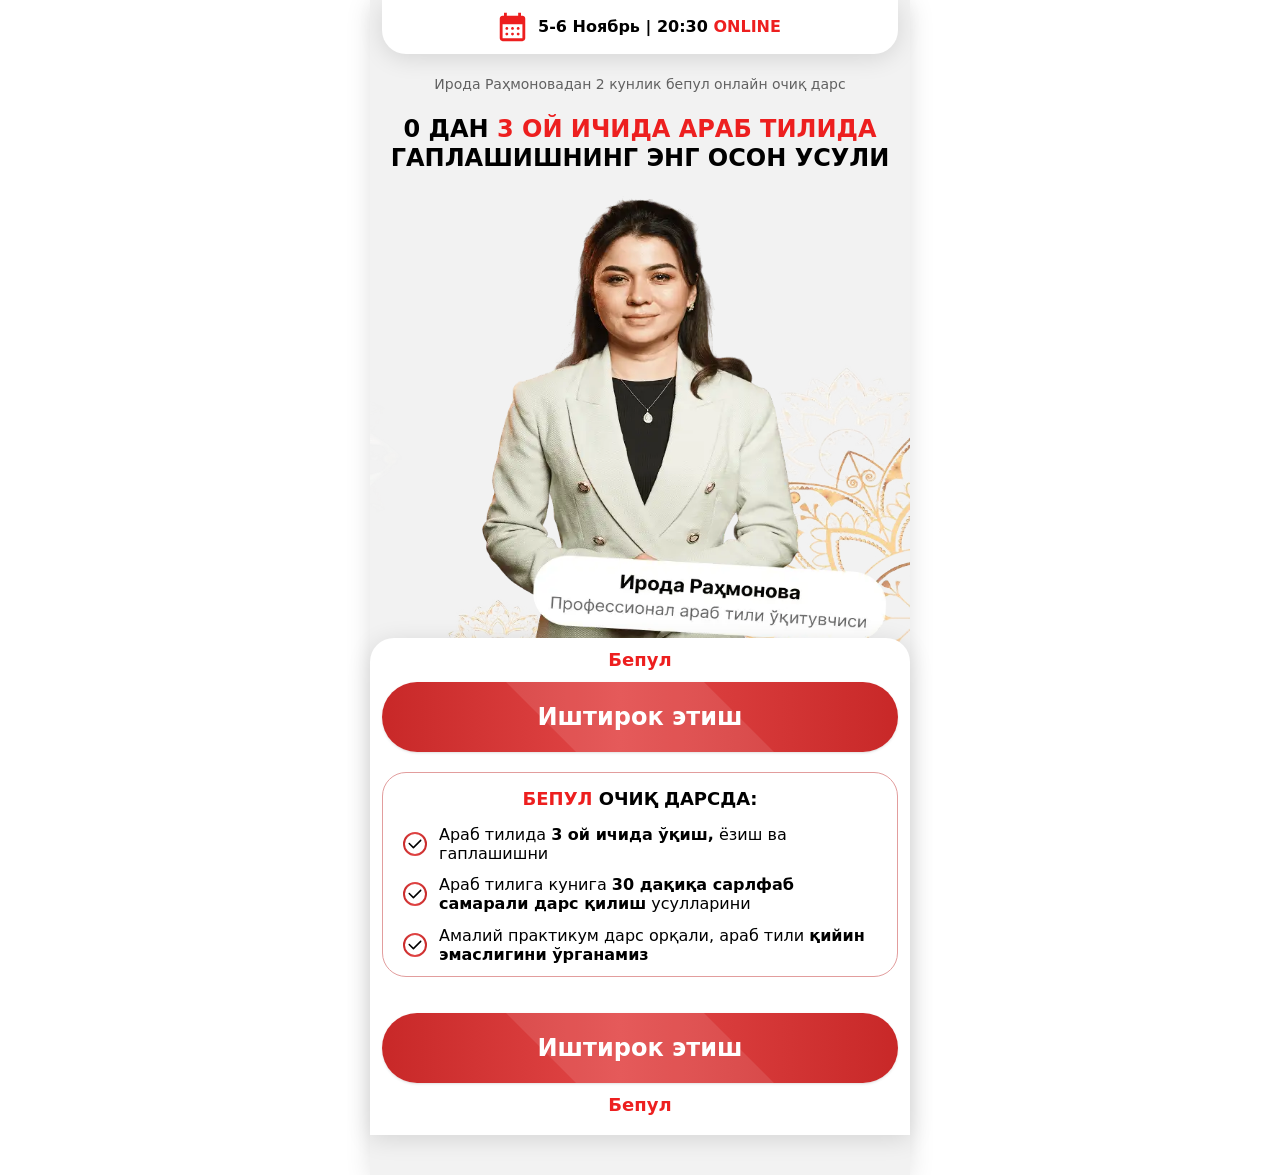
==== commit 74615661: "commit" ====
--- a/index.html
+++ b/index.html
@@ -5,76 +5,85 @@
   <meta name="viewport"
         content="width=device-width, user-scalable=no, initial-scale=1.0, maximum-scale=1.0, minimum-scale=1.0">
   <meta http-equiv="X-UA-Compatible" content="ie=edge">
-  <link href="https://fonts.googleapis.com/css2?family=Inter:wght@300;700" rel="stylesheet" media="print"
-        onload="this.media='all'">
+  <link href="https://fonts.googleapis.com/css2?family=Inter:wght@300;700" rel="stylesheet" media="print" onload="this.media='all'">
   <style>
 /*! tailwindcss v4.1.5 | MIT License | https://tailwindcss.com */
-@layer properties{@supports (((-webkit-hyphens:none)) and (not (margin-trim:inline))) or ((-moz-orient:inline) and (not (color:rgb(from red r g b)))){*,:before,:after,::backdrop{--tw-border-style:solid;--tw-leading:initial;--tw-font-weight:initial;--tw-backdrop-blur:initial;--tw-backdrop-brightness:initial;--tw-backdrop-contrast:initial;--tw-backdrop-grayscale:initial;--tw-backdrop-hue-rotate:initial;--tw-backdrop-invert:initial;--tw-backdrop-opacity:initial;--tw-backdrop-saturate:initial;--tw-backdrop-sepia:initial;--tw-outline-style:solid;--tw-shadow:0 0 #0000;--tw-shadow-color:initial;--tw-shadow-alpha:100%;--tw-inset-shadow:0 0 #0000;--tw-inset-shadow-color:initial;--tw-inset-shadow-alpha:100%;--tw-ring-color:initial;--tw-ring-shadow:0 0 #0000;--tw-inset-ring-color:initial;--tw-inset-ring-shadow:0 0 #0000;--tw-ring-inset:initial;--tw-ring-offset-width:0px;--tw-ring-offset-color:#fff;--tw-ring-offset-shadow:0 0 #0000}}}@layer theme{:root,:host{--font-sans:ui-sans-serif,system-ui,sans-serif,"Apple Color Emoji","Segoe UI Emoji","Segoe UI Symbol","Noto Color Emoji";--font-mono:ui-monospace,SFMono-Regular,Menlo,Monaco,Consolas,"Liberation Mono","Courier New",monospace;--color-red-200:oklch(88.5% .062 18.334);--color-red-500:oklch(63.7% .237 25.331);--color-red-600:oklch(57.7% .245 27.325);--color-green-200:oklch(92.5% .084 155.995);--color-green-500:oklch(72.3% .219 149.579);--color-green-600:oklch(62.7% .194 149.214);--color-blue-200:oklch(88.2% .059 254.128);--color-blue-500:oklch(62.3% .214 259.815);--color-blue-600:oklch(54.6% .245 262.881);--color-blue-700:oklch(48.8% .243 264.376);--color-purple-200:oklch(90.2% .063 306.703);--color-purple-500:oklch(62.7% .265 303.9);--color-purple-600:oklch(55.8% .288 302.321);--color-rose-50:oklch(96.9% .015 12.422);--color-rose-300:oklch(81% .117 11.638);--color-rose-800:oklch(45.5% .188 13.697);--color-slate-50:oklch(98.4% .003 247.858);--color-gray-100:oklch(96.7% .003 264.542);--color-gray-200:oklch(92.8% .006 264.531);--color-gray-300:oklch(87.2% .01 258.338);--color-gray-500:oklch(55.1% .027 264.364);--color-gray-600:oklch(44.6% .03 256.802);--color-gray-700:oklch(37.3% .034 259.733);--color-gray-800:oklch(27.8% .033 256.848);--color-black:#000;--color-white:#fff;--spacing:.25rem;--text-xs:.75rem;--text-xs--line-height:calc(1/.75);--text-sm:.875rem;--text-sm--line-height:calc(1.25/.875);--text-lg:1.125rem;--text-lg--line-height:calc(1.75/1.125);--text-xl:1.25rem;--text-xl--line-height:calc(1.75/1.25);--text-2xl:1.5rem;--text-2xl--line-height:calc(2/1.5);--text-3xl:1.875rem;--text-3xl--line-height:calc(2.25/1.875);--font-weight-light:300;--font-weight-medium:500;--font-weight-semibold:600;--font-weight-bold:700;--radius-md:.375rem;--radius-lg:.5rem;--radius-xl:.75rem;--radius-2xl:1rem;--animate-spin:spin 1s linear infinite;--animate-bounce:bounce 1s infinite;--default-font-family:var(--font-sans);--default-mono-font-family:var(--font-mono)}}@layer base{*,:after,:before,::backdrop{box-sizing:border-box;border:0 solid;margin:0;padding:0}::file-selector-button{box-sizing:border-box;border:0 solid;margin:0;padding:0}html,:host{-webkit-text-size-adjust:100%;tab-size:4;line-height:1.5;font-family:var(--default-font-family,ui-sans-serif,system-ui,sans-serif,"Apple Color Emoji","Segoe UI Emoji","Segoe UI Symbol","Noto Color Emoji");font-feature-settings:var(--default-font-feature-settings,normal);font-variation-settings:var(--default-font-variation-settings,normal);-webkit-tap-highlight-color:transparent}hr{height:0;color:inherit;border-top-width:1px}abbr:where([title]){-webkit-text-decoration:underline dotted;text-decoration:underline dotted}h1,h2,h3,h4,h5,h6{font-size:inherit;font-weight:inherit}a{color:inherit;-webkit-text-decoration:inherit;-webkit-text-decoration:inherit;-webkit-text-decoration:inherit;text-decoration:inherit}b,strong{font-weight:bolder}code,kbd,samp,pre{font-family:var(--default-mono-font-family,ui-monospace,SFMono-Regular,Menlo,Monaco,Consolas,"Liberation Mono","Courier New",monospace);font-feature-settings:var(--default-mono-font-feature-settings,normal);font-variation-settings:var(--default-mono-font-variation-settings,normal);font-size:1em}small{font-size:80%}sub,sup{vertical-align:baseline;font-size:75%;line-height:0;position:relative}sub{bottom:-.25em}sup{top:-.5em}table{text-indent:0;border-color:inherit;border-collapse:collapse}:-moz-focusring{outline:auto}progress{vertical-align:baseline}summary{display:list-item}ol,ul,menu{list-style:none}img,svg,video,canvas,audio,iframe,embed,object{vertical-align:middle;display:block}img,video{max-width:100%;height:auto}button,input,select,optgroup,textarea{font:inherit;font-feature-settings:inherit;font-variation-settings:inherit;letter-spacing:inherit;color:inherit;opacity:1;background-color:#0000;border-radius:0}::file-selector-button{font:inherit;font-feature-settings:inherit;font-variation-settings:inherit;letter-spacing:inherit;color:inherit;opacity:1;background-color:#0000;border-radius:0}:where(select:is([multiple],[size])) optgroup{font-weight:bolder}:where(select:is([multiple],[size])) optgroup option{padding-inline-start:20px}::file-selector-button{margin-inline-end:4px}::placeholder{opacity:1}@supports (not ((-webkit-appearance:-apple-pay-button))) or (contain-intrinsic-size:1px){::placeholder{color:currentColor}@supports (color:color-mix(in lab, red, red)){::placeholder{color:color-mix(in oklab,currentcolor 50%,transparent)}}}textarea{resize:vertical}::-webkit-search-decoration{-webkit-appearance:none}::-webkit-date-and-time-value{min-height:1lh;text-align:inherit}::-webkit-datetime-edit{display:inline-flex}::-webkit-datetime-edit-fields-wrapper{padding:0}::-webkit-datetime-edit{padding-block:0}::-webkit-datetime-edit-year-field{padding-block:0}::-webkit-datetime-edit-month-field{padding-block:0}::-webkit-datetime-edit-day-field{padding-block:0}::-webkit-datetime-edit-hour-field{padding-block:0}::-webkit-datetime-edit-minute-field{padding-block:0}::-webkit-datetime-edit-second-field{padding-block:0}::-webkit-datetime-edit-millisecond-field{padding-block:0}::-webkit-datetime-edit-meridiem-field{padding-block:0}:-moz-ui-invalid{box-shadow:none}button,input:where([type=button],[type=reset],[type=submit]){appearance:button}::file-selector-button{appearance:button}::-webkit-inner-spin-button{height:auto}::-webkit-outer-spin-button{height:auto}[hidden]:where(:not([hidden=until-found])){display:none!important}}@layer components;@layer utilities{.absolute{position:absolute}.fixed{position:fixed}.relative{position:relative}.inset-0{inset:calc(var(--spacing)*0)}.inset-\[0\]{inset:0}.top-6{top:calc(var(--spacing)*6)}.top-\[24px\]{top:24px}.right-6{right:calc(var(--spacing)*6)}.right-\[24px\]{right:24px}.bottom-\[1px\]{bottom:1px}.z-30{z-index:30}.z-\[20\]{z-index:20}.mx-3{margin-inline:calc(var(--spacing)*3)}.mx-auto{margin-inline:auto}.mb-1{margin-bottom:calc(var(--spacing)*1)}.mb-1\.5{margin-bottom:calc(var(--spacing)*1.5)}.mb-2{margin-bottom:calc(var(--spacing)*2)}.mb-3{margin-bottom:calc(var(--spacing)*3)}.mb-4{margin-bottom:calc(var(--spacing)*4)}.mb-5{margin-bottom:calc(var(--spacing)*5)}.mb-6{margin-bottom:calc(var(--spacing)*6)}.mb-10{margin-bottom:calc(var(--spacing)*10)}.mb-\[16px\]{margin-bottom:16px}.block{display:block}.flex{display:flex}.grid{display:grid}.hidden{display:none}.table{display:table}.aspect-\[750\/700\]{aspect-ratio:750/700}.aspect-square{aspect-ratio:1}.size-5{width:calc(var(--spacing)*5);height:calc(var(--spacing)*5)}.h-14{height:calc(var(--spacing)*14)}.h-\[52px\]{height:52px}.h-\[54px\]{height:54px}.min-h-screen{min-height:100vh}.w-3{width:calc(var(--spacing)*3)}.w-4{width:calc(var(--spacing)*4)}.w-4\/5{width:80%}.w-6{width:calc(var(--spacing)*6)}.w-24{width:calc(var(--spacing)*24)}.w-32{width:calc(var(--spacing)*32)}.w-\[6ch\]{width:6ch}.w-\[12px\]{width:12px}.w-full{width:100%}.max-w-\[520px\]{max-width:520px}.max-w-\[540px\]{max-width:540px}.shrink-0{flex-shrink:0}.grow{flex-grow:1}.animate-bounce{animation:var(--animate-bounce)}.cursor-pointer{cursor:pointer}.flex-col{flex-direction:column}.place-items-center{place-items:center}.items-center{align-items:center}.justify-center{justify-content:center}.gap-1{gap:calc(var(--spacing)*1)}.gap-2{gap:calc(var(--spacing)*2)}.gap-3{gap:calc(var(--spacing)*3)}.gap-5{gap:calc(var(--spacing)*5)}.gap-10{gap:calc(var(--spacing)*10)}.overflow-auto{overflow:auto}.overflow-hidden{overflow:hidden}.rounded-2xl{border-radius:var(--radius-2xl)}.rounded-lg{border-radius:var(--radius-lg)}.rounded-xl{border-radius:var(--radius-xl)}.rounded-b-\[72px\]{border-bottom-right-radius:72px;border-bottom-left-radius:72px}.border{border-style:var(--tw-border-style);border-width:1px}.border-none{--tw-border-style:none;border-style:none}.border-\[\#bed4da\]{border-color:#bed4da}.border-gray-300{border-color:var(--color-gray-300)}.border-rose-300{border-color:var(--color-rose-300)}.bg-\[\#0000004D\]{background-color:#0000004d}.bg-\[\#89000011\]{background-color:#89000011}.bg-\[\#F3F7F8\]{background-color:#f3f7f8}.bg-rose-50{background-color:var(--color-rose-50)}.bg-slate-50{background-color:var(--color-slate-50)}.bg-transparent{background-color:#0000}.bg-white{background-color:var(--color-white)}.p-2{padding:calc(var(--spacing)*2)}.p-4{padding:calc(var(--spacing)*4)}.p-5{padding:calc(var(--spacing)*5)}.px-3{padding-inline:calc(var(--spacing)*3)}.px-4{padding-inline:calc(var(--spacing)*4)}.py-2{padding-block:calc(var(--spacing)*2)}.pl-4{padding-left:calc(var(--spacing)*4)}.pl-24{padding-left:calc(var(--spacing)*24)}.text-center{text-align:center}.text-2xl{font-size:var(--text-2xl);line-height:var(--tw-leading,var(--text-2xl--line-height))}.text-lg{font-size:var(--text-lg);line-height:var(--tw-leading,var(--text-lg--line-height))}.text-xl{font-size:var(--text-xl);line-height:var(--tw-leading,var(--text-xl--line-height))}.text-\[14px\]{font-size:14px}.text-\[28px\]{font-size:28px}.leading-\[1\.2\]{--tw-leading:1.2;line-height:1.2}.font-bold{--tw-font-weight:var(--font-weight-bold);font-weight:var(--font-weight-bold)}.font-light{--tw-font-weight:var(--font-weight-light);font-weight:var(--font-weight-light)}.text-\[\#48635B\]{color:#48635b}.text-\[\#890000\]{color:#890000}.text-\[\#FF0000\]{color:red}.text-black{color:var(--color-black)}.text-gray-500{color:var(--color-gray-500)}.text-rose-800{color:var(--color-rose-800)}.uppercase{text-transform:uppercase}.opacity-0{opacity:0}.backdrop-blur-\[5px\]{--tw-backdrop-blur:blur(5px);-webkit-backdrop-filter:var(--tw-backdrop-blur,)var(--tw-backdrop-brightness,)var(--tw-backdrop-contrast,)var(--tw-backdrop-grayscale,)var(--tw-backdrop-hue-rotate,)var(--tw-backdrop-invert,)var(--tw-backdrop-opacity,)var(--tw-backdrop-saturate,)var(--tw-backdrop-sepia,);backdrop-filter:var(--tw-backdrop-blur,)var(--tw-backdrop-brightness,)var(--tw-backdrop-contrast,)var(--tw-backdrop-grayscale,)var(--tw-backdrop-hue-rotate,)var(--tw-backdrop-invert,)var(--tw-backdrop-opacity,)var(--tw-backdrop-saturate,)var(--tw-backdrop-sepia,)}.focus\:outline-0:focus{outline-style:var(--tw-outline-style);outline-width:0}}body{font-family:Inter,sans-serif}.custom-shadow{box-shadow:0 9px 18px #f4e6e6}.main-button{cursor:pointer;height:70px;font-size:var(--text-2xl);line-height:var(--tw-leading,var(--text-2xl--line-height));--tw-font-weight:var(--font-weight-bold);font-weight:var(--font-weight-bold);color:var(--color-white);--tw-shadow:0 1px 3px 0 var(--tw-shadow-color,#0000001a),0 1px 2px -1px var(--tw-shadow-color,#0000001a);box-shadow:var(--tw-inset-shadow),var(--tw-inset-ring-shadow),var(--tw-ring-offset-shadow),var(--tw-ring-shadow),var(--tw-shadow);background:radial-gradient(50% 50%,#b50374 0%,#df43a6 100%);border-radius:3.40282e38px;position:relative;overflow:hidden}.tg-button{cursor:pointer;height:70px;font-size:var(--text-2xl);line-height:var(--tw-leading,var(--text-2xl--line-height));--tw-font-weight:var(--font-weight-bold);font-weight:var(--font-weight-bold);color:var(--color-white);--tw-shadow:0 1px 3px 0 var(--tw-shadow-color,#0000001a),0 1px 2px -1px var(--tw-shadow-color,#0000001a);box-shadow:var(--tw-inset-shadow),var(--tw-inset-ring-shadow),var(--tw-ring-offset-shadow),var(--tw-ring-shadow),var(--tw-shadow);background:radial-gradient(50% 50%,#1e8ab5 0%,#007aab 100%);border-radius:3.40282e38px;position:relative;overflow:hidden}.submit-button{height:calc(var(--spacing)*16);cursor:pointer;width:100%;font-size:var(--text-2xl);line-height:var(--tw-leading,var(--text-2xl--line-height));--tw-font-weight:var(--font-weight-bold);font-weight:var(--font-weight-bold);color:var(--color-white);--tw-shadow:0 1px 3px 0 var(--tw-shadow-color,#0000001a),0 1px 2px -1px var(--tw-shadow-color,#0000001a);box-shadow:var(--tw-inset-shadow),var(--tw-inset-ring-shadow),var(--tw-ring-offset-shadow),var(--tw-ring-shadow),var(--tw-shadow);background:radial-gradient(50% 50%,#b50374 0%,#df43a6 100%);border-radius:3.40282e38px;position:relative;overflow:hidden}.main-button:before,.tg-button:before{content:"";background:#ffffff1a;width:200%;height:200%;animation:2s infinite shine;position:absolute;top:-50%;left:-50%;transform:rotate(45deg)}@keyframes shine{0%{transform:translate(-100%)rotate(45deg)}to{transform:translate(100%)rotate(45deg)}}@property --tw-border-style{syntax:"*";inherits:false;initial-value:solid}@property --tw-leading{syntax:"*";inherits:false}@property --tw-font-weight{syntax:"*";inherits:false}@property --tw-backdrop-blur{syntax:"*";inherits:false}@property --tw-backdrop-brightness{syntax:"*";inherits:false}@property --tw-backdrop-contrast{syntax:"*";inherits:false}@property --tw-backdrop-grayscale{syntax:"*";inherits:false}@property --tw-backdrop-hue-rotate{syntax:"*";inherits:false}@property --tw-backdrop-invert{syntax:"*";inherits:false}@property --tw-backdrop-opacity{syntax:"*";inherits:false}@property --tw-backdrop-saturate{syntax:"*";inherits:false}@property --tw-backdrop-sepia{syntax:"*";inherits:false}@property --tw-outline-style{syntax:"*";inherits:false;initial-value:solid}@property --tw-shadow{syntax:"*";inherits:false;initial-value:0 0 #0000}@property --tw-shadow-color{syntax:"*";inherits:false}@property --tw-shadow-alpha{syntax:"<percentage>";inherits:false;initial-value:100%}@property --tw-inset-shadow{syntax:"*";inherits:false;initial-value:0 0 #0000}@property --tw-inset-shadow-color{syntax:"*";inherits:false}@property --tw-inset-shadow-alpha{syntax:"<percentage>";inherits:false;initial-value:100%}@property --tw-ring-color{syntax:"*";inherits:false}@property --tw-ring-shadow{syntax:"*";inherits:false;initial-value:0 0 #0000}@property --tw-inset-ring-color{syntax:"*";inherits:false}@property --tw-inset-ring-shadow{syntax:"*";inherits:false;initial-value:0 0 #0000}@property --tw-ring-inset{syntax:"*";inherits:false}@property --tw-ring-offset-width{syntax:"<length>";inherits:false;initial-value:0}@property --tw-ring-offset-color{syntax:"*";inherits:false;initial-value:#fff}@property --tw-ring-offset-shadow{syntax:"*";inherits:false;initial-value:0 0 #0000}@keyframes spin{to{transform:rotate(360deg)}}@keyframes bounce{0%,to{animation-timing-function:cubic-bezier(.8,0,1,1);transform:translateY(-25%)}50%{animation-timing-function:cubic-bezier(0,0,.2,1);transform:none}}
+@layer properties{@supports (((-webkit-hyphens:none)) and (not (margin-trim:inline))) or ((-moz-orient:inline) and (not (color:rgb(from red r g b)))){*,:before,:after,::backdrop{--tw-border-style:solid;--tw-leading:initial;--tw-font-weight:initial;--tw-backdrop-blur:initial;--tw-backdrop-brightness:initial;--tw-backdrop-contrast:initial;--tw-backdrop-grayscale:initial;--tw-backdrop-hue-rotate:initial;--tw-backdrop-invert:initial;--tw-backdrop-opacity:initial;--tw-backdrop-saturate:initial;--tw-backdrop-sepia:initial;--tw-outline-style:solid;--tw-shadow:0 0 #0000;--tw-shadow-color:initial;--tw-shadow-alpha:100%;--tw-inset-shadow:0 0 #0000;--tw-inset-shadow-color:initial;--tw-inset-shadow-alpha:100%;--tw-ring-color:initial;--tw-ring-shadow:0 0 #0000;--tw-inset-ring-color:initial;--tw-inset-ring-shadow:0 0 #0000;--tw-ring-inset:initial;--tw-ring-offset-width:0px;--tw-ring-offset-color:#fff;--tw-ring-offset-shadow:0 0 #0000}}}@layer theme{:root,:host{--font-sans:ui-sans-serif,system-ui,sans-serif,"Apple Color Emoji","Segoe UI Emoji","Segoe UI Symbol","Noto Color Emoji";--font-mono:ui-monospace,SFMono-Regular,Menlo,Monaco,Consolas,"Liberation Mono","Courier New",monospace;--color-red-200:oklch(88.5% .062 18.334);--color-red-500:oklch(63.7% .237 25.331);--color-red-600:oklch(57.7% .245 27.325);--color-green-200:oklch(92.5% .084 155.995);--color-green-500:oklch(72.3% .219 149.579);--color-green-600:oklch(62.7% .194 149.214);--color-blue-200:oklch(88.2% .059 254.128);--color-blue-500:oklch(62.3% .214 259.815);--color-blue-600:oklch(54.6% .245 262.881);--color-blue-700:oklch(48.8% .243 264.376);--color-purple-200:oklch(90.2% .063 306.703);--color-purple-500:oklch(62.7% .265 303.9);--color-purple-600:oklch(55.8% .288 302.321);--color-rose-50:oklch(96.9% .015 12.422);--color-rose-300:oklch(81% .117 11.638);--color-rose-800:oklch(45.5% .188 13.697);--color-slate-50:oklch(98.4% .003 247.858);--color-gray-100:oklch(96.7% .003 264.542);--color-gray-200:oklch(92.8% .006 264.531);--color-gray-300:oklch(87.2% .01 258.338);--color-gray-500:oklch(55.1% .027 264.364);--color-gray-600:oklch(44.6% .03 256.802);--color-gray-700:oklch(37.3% .034 259.733);--color-gray-800:oklch(27.8% .033 256.848);--color-black:#000;--color-white:#fff;--spacing:.25rem;--text-xs:.75rem;--text-xs--line-height:calc(1/.75);--text-sm:.875rem;--text-sm--line-height:calc(1.25/.875);--text-lg:1.125rem;--text-lg--line-height:calc(1.75/1.125);--text-xl:1.25rem;--text-xl--line-height:calc(1.75/1.25);--text-2xl:1.5rem;--text-2xl--line-height:calc(2/1.5);--text-3xl:1.875rem;--text-3xl--line-height:calc(2.25/1.875);--font-weight-light:300;--font-weight-medium:500;--font-weight-semibold:600;--font-weight-bold:700;--radius-md:.375rem;--radius-lg:.5rem;--radius-xl:.75rem;--radius-2xl:1rem;--radius-3xl:1.5rem;--animate-spin:spin 1s linear infinite;--animate-bounce:bounce 1s infinite;--default-font-family:var(--font-sans);--default-mono-font-family:var(--font-mono)}}@layer base{*,:after,:before,::backdrop{box-sizing:border-box;border:0 solid;margin:0;padding:0}::file-selector-button{box-sizing:border-box;border:0 solid;margin:0;padding:0}html,:host{-webkit-text-size-adjust:100%;tab-size:4;line-height:1.5;font-family:var(--default-font-family,ui-sans-serif,system-ui,sans-serif,"Apple Color Emoji","Segoe UI Emoji","Segoe UI Symbol","Noto Color Emoji");font-feature-settings:var(--default-font-feature-settings,normal);font-variation-settings:var(--default-font-variation-settings,normal);-webkit-tap-highlight-color:transparent}hr{height:0;color:inherit;border-top-width:1px}abbr:where([title]){-webkit-text-decoration:underline dotted;text-decoration:underline dotted}h1,h2,h3,h4,h5,h6{font-size:inherit;font-weight:inherit}a{color:inherit;-webkit-text-decoration:inherit;-webkit-text-decoration:inherit;-webkit-text-decoration:inherit;text-decoration:inherit}b,strong{font-weight:bolder}code,kbd,samp,pre{font-family:var(--default-mono-font-family,ui-monospace,SFMono-Regular,Menlo,Monaco,Consolas,"Liberation Mono","Courier New",monospace);font-feature-settings:var(--default-mono-font-feature-settings,normal);font-variation-settings:var(--default-mono-font-variation-settings,normal);font-size:1em}small{font-size:80%}sub,sup{vertical-align:baseline;font-size:75%;line-height:0;position:relative}sub{bottom:-.25em}sup{top:-.5em}table{text-indent:0;border-color:inherit;border-collapse:collapse}:-moz-focusring{outline:auto}progress{vertical-align:baseline}summary{display:list-item}ol,ul,menu{list-style:none}img,svg,video,canvas,audio,iframe,embed,object{vertical-align:middle;display:block}img,video{max-width:100%;height:auto}button,input,select,optgroup,textarea{font:inherit;font-feature-settings:inherit;font-variation-settings:inherit;letter-spacing:inherit;color:inherit;opacity:1;background-color:#0000;border-radius:0}::file-selector-button{font:inherit;font-feature-settings:inherit;font-variation-settings:inherit;letter-spacing:inherit;color:inherit;opacity:1;background-color:#0000;border-radius:0}:where(select:is([multiple],[size])) optgroup{font-weight:bolder}:where(select:is([multiple],[size])) optgroup option{padding-inline-start:20px}::file-selector-button{margin-inline-end:4px}::placeholder{opacity:1}@supports (not ((-webkit-appearance:-apple-pay-button))) or (contain-intrinsic-size:1px){::placeholder{color:currentColor}@supports (color:color-mix(in lab, red, red)){::placeholder{color:color-mix(in oklab,currentcolor 50%,transparent)}}}textarea{resize:vertical}::-webkit-search-decoration{-webkit-appearance:none}::-webkit-date-and-time-value{min-height:1lh;text-align:inherit}::-webkit-datetime-edit{display:inline-flex}::-webkit-datetime-edit-fields-wrapper{padding:0}::-webkit-datetime-edit{padding-block:0}::-webkit-datetime-edit-year-field{padding-block:0}::-webkit-datetime-edit-month-field{padding-block:0}::-webkit-datetime-edit-day-field{padding-block:0}::-webkit-datetime-edit-hour-field{padding-block:0}::-webkit-datetime-edit-minute-field{padding-block:0}::-webkit-datetime-edit-second-field{padding-block:0}::-webkit-datetime-edit-millisecond-field{padding-block:0}::-webkit-datetime-edit-meridiem-field{padding-block:0}:-moz-ui-invalid{box-shadow:none}button,input:where([type=button],[type=reset],[type=submit]){appearance:button}::file-selector-button{appearance:button}::-webkit-inner-spin-button{height:auto}::-webkit-outer-spin-button{height:auto}[hidden]:where(:not([hidden=until-found])){display:none!important}}@layer components;@layer utilities{.absolute{position:absolute}.fixed{position:fixed}.relative{position:relative}.inset-0{inset:calc(var(--spacing)*0)}.inset-\[0\]{inset:0}.-top-10{top:calc(var(--spacing)*-10)}.top-6{top:calc(var(--spacing)*6)}.top-\[24px\]{top:24px}.right-6{right:calc(var(--spacing)*6)}.right-\[24px\]{right:24px}.bottom-\[1px\]{bottom:1px}.z-30{z-index:30}.z-\[20\]{z-index:20}.mx-3{margin-inline:calc(var(--spacing)*3)}.mx-auto{margin-inline:auto}.mb-1{margin-bottom:calc(var(--spacing)*1)}.mb-1\.5{margin-bottom:calc(var(--spacing)*1.5)}.mb-2{margin-bottom:calc(var(--spacing)*2)}.mb-3{margin-bottom:calc(var(--spacing)*3)}.mb-4{margin-bottom:calc(var(--spacing)*4)}.mb-5{margin-bottom:calc(var(--spacing)*5)}.mb-6{margin-bottom:calc(var(--spacing)*6)}.mb-10{margin-bottom:calc(var(--spacing)*10)}.mb-\[16px\]{margin-bottom:16px}.block{display:block}.flex{display:flex}.grid{display:grid}.hidden{display:none}.table{display:table}.aspect-\[563\/506\]{aspect-ratio:563/506}.aspect-square{aspect-ratio:1}.size-5{width:calc(var(--spacing)*5);height:calc(var(--spacing)*5)}.h-14{height:calc(var(--spacing)*14)}.h-\[52px\]{height:52px}.h-\[54px\]{height:54px}.min-h-screen{min-height:100vh}.w-3{width:calc(var(--spacing)*3)}.w-6{width:calc(var(--spacing)*6)}.w-24{width:calc(var(--spacing)*24)}.w-32{width:calc(var(--spacing)*32)}.w-\[6ch\]{width:6ch}.w-\[12px\]{width:12px}.w-full{width:100%}.max-w-\[520px\]{max-width:520px}.max-w-\[540px\]{max-width:540px}.shrink-0{flex-shrink:0}.grow{flex-grow:1}.animate-bounce{animation:var(--animate-bounce)}.cursor-pointer{cursor:pointer}.flex-col{flex-direction:column}.place-items-center{place-items:center}.items-center{align-items:center}.justify-center{justify-content:center}.gap-1{gap:calc(var(--spacing)*1)}.gap-2{gap:calc(var(--spacing)*2)}.gap-3{gap:calc(var(--spacing)*3)}.gap-5{gap:calc(var(--spacing)*5)}.gap-10{gap:calc(var(--spacing)*10)}.overflow-auto{overflow:auto}.overflow-hidden{overflow:hidden}.rounded-2xl{border-radius:var(--radius-2xl)}.rounded-3xl{border-radius:var(--radius-3xl)}.rounded-lg{border-radius:var(--radius-lg)}.rounded-xl{border-radius:var(--radius-xl)}.rounded-t-3xl{border-top-left-radius:var(--radius-3xl);border-top-right-radius:var(--radius-3xl)}.rounded-b-3xl{border-bottom-right-radius:var(--radius-3xl);border-bottom-left-radius:var(--radius-3xl)}.border{border-style:var(--tw-border-style);border-width:1px}.border-none{--tw-border-style:none;border-style:none}.border-\[\#E29D9D\]{border-color:#e29d9d}.border-\[\#bed4da\]{border-color:#bed4da}.border-gray-300{border-color:var(--color-gray-300)}.border-rose-300{border-color:var(--color-rose-300)}.bg-\[\#0000004D\]{background-color:#0000004d}.bg-\[\#89000011\]{background-color:#89000011}.bg-\[\#F3F7F8\]{background-color:#f3f7f8}.bg-\[\#f2f2f2\]{background-color:#f2f2f2}.bg-rose-50{background-color:var(--color-rose-50)}.bg-slate-50{background-color:var(--color-slate-50)}.bg-transparent{background-color:#0000}.bg-white{background-color:var(--color-white)}.p-2{padding:calc(var(--spacing)*2)}.p-4{padding:calc(var(--spacing)*4)}.p-5{padding:calc(var(--spacing)*5)}.px-3{padding-inline:calc(var(--spacing)*3)}.px-4{padding-inline:calc(var(--spacing)*4)}.px-5{padding-inline:calc(var(--spacing)*5)}.py-3{padding-block:calc(var(--spacing)*3)}.py-4{padding-block:calc(var(--spacing)*4)}.pt-2{padding-top:calc(var(--spacing)*2)}.pl-4{padding-left:calc(var(--spacing)*4)}.pl-24{padding-left:calc(var(--spacing)*24)}.text-center{text-align:center}.text-2xl{font-size:var(--text-2xl);line-height:var(--tw-leading,var(--text-2xl--line-height))}.text-lg{font-size:var(--text-lg);line-height:var(--tw-leading,var(--text-lg--line-height))}.text-\[14px\]{font-size:14px}.text-\[28px\]{font-size:28px}.leading-\[1\.2\]{--tw-leading:1.2;line-height:1.2}.font-bold{--tw-font-weight:var(--font-weight-bold);font-weight:var(--font-weight-bold)}.font-light{--tw-font-weight:var(--font-weight-light);font-weight:var(--font-weight-light)}.text-\[\#00000099\]{color:#0009}.text-\[\#48635B\]{color:#48635b}.text-\[\#890000\]{color:#890000}.text-\[\#ED1F1F\]{color:#ed1f1f}.text-black{color:var(--color-black)}.text-gray-500{color:var(--color-gray-500)}.text-rose-800{color:var(--color-rose-800)}.uppercase{text-transform:uppercase}.opacity-0{opacity:0}.backdrop-blur-\[5px\]{--tw-backdrop-blur:blur(5px);-webkit-backdrop-filter:var(--tw-backdrop-blur,)var(--tw-backdrop-brightness,)var(--tw-backdrop-contrast,)var(--tw-backdrop-grayscale,)var(--tw-backdrop-hue-rotate,)var(--tw-backdrop-invert,)var(--tw-backdrop-opacity,)var(--tw-backdrop-saturate,)var(--tw-backdrop-sepia,);backdrop-filter:var(--tw-backdrop-blur,)var(--tw-backdrop-brightness,)var(--tw-backdrop-contrast,)var(--tw-backdrop-grayscale,)var(--tw-backdrop-hue-rotate,)var(--tw-backdrop-invert,)var(--tw-backdrop-opacity,)var(--tw-backdrop-saturate,)var(--tw-backdrop-sepia,)}.focus\:outline-0:focus{outline-style:var(--tw-outline-style);outline-width:0}}.custom-shadow{box-shadow:0 4px 24px #0000001f}.main-button{cursor:pointer;height:70px;font-size:var(--text-2xl);line-height:var(--tw-leading,var(--text-2xl--line-height));--tw-font-weight:var(--font-weight-bold);font-weight:var(--font-weight-bold);color:var(--color-white);--tw-shadow:0 1px 3px 0 var(--tw-shadow-color,#0000001a),0 1px 2px -1px var(--tw-shadow-color,#0000001a);box-shadow:var(--tw-inset-shadow),var(--tw-inset-ring-shadow),var(--tw-ring-offset-shadow),var(--tw-ring-shadow),var(--tw-shadow);background:linear-gradient(90deg,#c82828 0%,#e24747 46.15%,#c82828 100%);border-radius:3.40282e38px;position:relative;overflow:hidden}.tg-button{cursor:pointer;height:70px;font-size:var(--text-2xl);line-height:var(--tw-leading,var(--text-2xl--line-height));--tw-font-weight:var(--font-weight-bold);font-weight:var(--font-weight-bold);color:var(--color-white);--tw-shadow:0 1px 3px 0 var(--tw-shadow-color,#0000001a),0 1px 2px -1px var(--tw-shadow-color,#0000001a);box-shadow:var(--tw-inset-shadow),var(--tw-inset-ring-shadow),var(--tw-ring-offset-shadow),var(--tw-ring-shadow),var(--tw-shadow);background:radial-gradient(50% 50%,#1e8ab5 0%,#007aab 100%);border-radius:3.40282e38px;position:relative;overflow:hidden}.submit-button{height:calc(var(--spacing)*16);cursor:pointer;width:100%;font-size:var(--text-2xl);line-height:var(--tw-leading,var(--text-2xl--line-height));--tw-font-weight:var(--font-weight-bold);font-weight:var(--font-weight-bold);color:var(--color-white);--tw-shadow:0 1px 3px 0 var(--tw-shadow-color,#0000001a),0 1px 2px -1px var(--tw-shadow-color,#0000001a);box-shadow:var(--tw-inset-shadow),var(--tw-inset-ring-shadow),var(--tw-ring-offset-shadow),var(--tw-ring-shadow),var(--tw-shadow);background:linear-gradient(90deg,#c82828 0%,#e24747 46.15%,#c82828 100%);border-radius:3.40282e38px;position:relative;overflow:hidden}.main-button:before,.tg-button:before{content:"";background:#ffffff1a;width:200%;height:200%;animation:2s infinite shine;position:absolute;top:-50%;left:-50%;transform:rotate(45deg)}@keyframes shine{0%{transform:translate(-100%)rotate(45deg)}to{transform:translate(100%)rotate(45deg)}}@property --tw-border-style{syntax:"*";inherits:false;initial-value:solid}@property --tw-leading{syntax:"*";inherits:false}@property --tw-font-weight{syntax:"*";inherits:false}@property --tw-backdrop-blur{syntax:"*";inherits:false}@property --tw-backdrop-brightness{syntax:"*";inherits:false}@property --tw-backdrop-contrast{syntax:"*";inherits:false}@property --tw-backdrop-grayscale{syntax:"*";inherits:false}@property --tw-backdrop-hue-rotate{syntax:"*";inherits:false}@property --tw-backdrop-invert{syntax:"*";inherits:false}@property --tw-backdrop-opacity{syntax:"*";inherits:false}@property --tw-backdrop-saturate{syntax:"*";inherits:false}@property --tw-backdrop-sepia{syntax:"*";inherits:false}@property --tw-outline-style{syntax:"*";inherits:false;initial-value:solid}@property --tw-shadow{syntax:"*";inherits:false;initial-value:0 0 #0000}@property --tw-shadow-color{syntax:"*";inherits:false}@property --tw-shadow-alpha{syntax:"<percentage>";inherits:false;initial-value:100%}@property --tw-inset-shadow{syntax:"*";inherits:false;initial-value:0 0 #0000}@property --tw-inset-shadow-color{syntax:"*";inherits:false}@property --tw-inset-shadow-alpha{syntax:"<percentage>";inherits:false;initial-value:100%}@property --tw-ring-color{syntax:"*";inherits:false}@property --tw-ring-shadow{syntax:"*";inherits:false;initial-value:0 0 #0000}@property --tw-inset-ring-color{syntax:"*";inherits:false}@property --tw-inset-ring-shadow{syntax:"*";inherits:false;initial-value:0 0 #0000}@property --tw-ring-inset{syntax:"*";inherits:false}@property --tw-ring-offset-width{syntax:"<length>";inherits:false;initial-value:0}@property --tw-ring-offset-color{syntax:"*";inherits:false;initial-value:#fff}@property --tw-ring-offset-shadow{syntax:"*";inherits:false;initial-value:0 0 #0000}@keyframes spin{to{transform:rotate(360deg)}}@keyframes bounce{0%,to{animation-timing-function:cubic-bezier(.8,0,1,1);transform:translateY(-25%)}50%{animation-timing-function:cubic-bezier(0,0,.2,1);transform:none}}
 </style>
-  <title>Ирода Рахмонова</title>
+  <title>Ирода Раҳмонова</title>
 </head>
 <body>
 
-<div class="max-w-[540px] mx-auto">
+<div class="block max-w-[540px] bg-[#f2f2f2] mx-auto">
   <div class="flex flex-col gap-5 min-h-screen custom-shadow">
-    <div class="flex flex-col items-center justify-center py-2 bg-white rounded-b-[72px] custom-shadow mx-3">
-      <div class="uppercase font-bold text-2xl">20:30 | ОНЛАЙН</div>
-      <div>5-6 Ноябрь</div>
+    <div class="flex items-center justify-center gap-3 py-3 bg-white rounded-b-3xl custom-shadow mx-3">
+      <svg width="27" height="30" viewBox="0 0 27 30" fill="none" xmlns="http://www.w3.org/2000/svg">
+        <path d="M13.5 17.8333C13.0986 17.8333 12.7622 17.6975 12.4906 17.426C12.2191 17.1544 12.0833 16.818 12.0833 16.4166C12.0833 16.0152 12.2191 15.6787 12.4906 15.4072C12.7622 15.1357 13.0986 14.9999 13.5 14.9999C13.9014 14.9999 14.2378 15.1357 14.5094 15.4072C14.7809 15.6787 14.9167 16.0152 14.9167 16.4166C14.9167 16.818 14.7809 17.1544 14.5094 17.426C14.2378 17.6975 13.9014 17.8333 13.5 17.8333ZM7.83333 17.8333C7.43194 17.8333 7.09549 17.6975 6.82396 17.426C6.55243 17.1544 6.41667 16.818 6.41667 16.4166C6.41667 16.0152 6.55243 15.6787 6.82396 15.4072C7.09549 15.1357 7.43194 14.9999 7.83333 14.9999C8.23472 14.9999 8.57118 15.1357 8.84271 15.4072C9.11424 15.6787 9.25 16.0152 9.25 16.4166C9.25 16.818 9.11424 17.1544 8.84271 17.426C8.57118 17.6975 8.23472 17.8333 7.83333 17.8333ZM19.1667 17.8333C18.7653 17.8333 18.4288 17.6975 18.1573 17.426C17.8858 17.1544 17.75 16.818 17.75 16.4166C17.75 16.0152 17.8858 15.6787 18.1573 15.4072C18.4288 15.1357 18.7653 14.9999 19.1667 14.9999C19.5681 14.9999 19.9045 15.1357 20.176 15.4072C20.4476 15.6787 20.5833 16.0152 20.5833 16.4166C20.5833 16.818 20.4476 17.1544 20.176 17.426C19.9045 17.6975 19.5681 17.8333 19.1667 17.8333ZM13.5 23.4999C13.0986 23.4999 12.7622 23.3642 12.4906 23.0926C12.2191 22.8211 12.0833 22.4846 12.0833 22.0833C12.0833 21.6819 12.2191 21.3454 12.4906 21.0739C12.7622 20.8023 13.0986 20.6666 13.5 20.6666C13.9014 20.6666 14.2378 20.8023 14.5094 21.0739C14.7809 21.3454 14.9167 21.6819 14.9167 22.0833C14.9167 22.4846 14.7809 22.8211 14.5094 23.0926C14.2378 23.3642 13.9014 23.4999 13.5 23.4999ZM7.83333 23.4999C7.43194 23.4999 7.09549 23.3642 6.82396 23.0926C6.55243 22.8211 6.41667 22.4846 6.41667 22.0833C6.41667 21.6819 6.55243 21.3454 6.82396 21.0739C7.09549 20.8023 7.43194 20.6666 7.83333 20.6666C8.23472 20.6666 8.57118 20.8023 8.84271 21.0739C9.11424 21.3454 9.25 21.6819 9.25 22.0833C9.25 22.4846 9.11424 22.8211 8.84271 23.0926C8.57118 23.3642 8.23472 23.4999 7.83333 23.4999ZM19.1667 23.4999C18.7653 23.4999 18.4288 23.3642 18.1573 23.0926C17.8858 22.8211 17.75 22.4846 17.75 22.0833C17.75 21.6819 17.8858 21.3454 18.1573 21.0739C18.4288 20.8023 18.7653 20.6666 19.1667 20.6666C19.5681 20.6666 19.9045 20.8023 20.176 21.0739C20.4476 21.3454 20.5833 21.6819 20.5833 22.0833C20.5833 22.4846 20.4476 22.8211 20.176 23.0926C19.9045 23.3642 19.5681 23.4999 19.1667 23.4999ZM3.58333 29.1666C2.80417 29.1666 2.13715 28.8892 1.58229 28.3343C1.02743 27.7794 0.75 27.1124 0.75 26.3333V6.49992C0.75 5.72075 1.02743 5.05374 1.58229 4.49888C2.13715 3.94402 2.80417 3.66659 3.58333 3.66659H5V0.833252H7.83333V3.66659H19.1667V0.833252H22V3.66659H23.4167C24.1958 3.66659 24.8628 3.94402 25.4177 4.49888C25.9726 5.05374 26.25 5.72075 26.25 6.49992V26.3333C26.25 27.1124 25.9726 27.7794 25.4177 28.3343C24.8628 28.8892 24.1958 29.1666 23.4167 29.1666H3.58333ZM3.58333 26.3333H23.4167V12.1666H3.58333V26.3333Z" fill="#ED1F1F"/>
+      </svg>
+      <div class="font-bold">
+        5-6 Ноябрь | 20:30 <span class="text-[#ED1F1F]">ONLINE</span>
+      </div>
     </div>
 
-    <p class="text-[14px] text-center">
-      Ирода Рахмоновадан махсус 2 кунлик мастеркласс
+    <p class="text-[14px] text-center text-[#00000099]">
+      Ирода Раҳмоновадан 2 кунлик бепул онлайн очиқ дарс
     </p>
 
-    <h1 class="text-xl text-center font-bold leading-[1.2] mx-3">
-      Бу усул орқали сиз кунига <span class="text-[#FF0000]">30 дақиқа</span> сарфлаб <span class="text-[#FF0000]">3 ойда</span>
-      Араб тилида ўқиш, ёзиш ва гапиришни бошлайсиз!
+    <h1 class="text-2xl text-center uppercase font-bold leading-[1.2] mx-3">
+      0 дан <span class="text-[#ED1F1F]">3 ой Ичида араб тилида</span> гаплашишнинг энг осон усули
     </h1>
 
     <div>
-      <img class="block w-4/5 mx-auto aspect-[750/700]" src="img/mentor.webp" alt="">
+      <img class="block aspect-[563/506]" src="img/mentor.webp" alt="">
 
-      <div class="flex flex-col gap-5 bg-white px-3">
-        <button class="main-button" data-main-button>
-          Рўйхатдан ўтиш
-        </button>
+      <div class="flex flex-col gap-5 bg-white px-3 pt-2 rounded-t-3xl custom-shadow relative -top-10">
+        <div class="flex flex-col gap-2">
+          <div class="text-center font-bold text-lg">
+            <span class="text-[#ED1F1F]">Бепул</span>
+          </div>
+          <button class="main-button" data-main-button>
+            Иштирок этиш
+          </button>
+        </div>
 
-        <div class="flex flex-col gap-2">
-          <h2 class="font-bold text-lg text-center">
-            <span class="text-[#FF0000] font-bold">БЕПУЛ</span> очиқ дарсда:
+        <div class="flex flex-col gap-3 border border-[#E29D9D] py-3 px-5 rounded-3xl">
+          <h2 class="font-bold text-lg text-center uppercase">
+            <span class="text-[#ED1F1F]">Бепул</span> очиқ дарсда:
           </h2>
 
-          <ul class="font-light flex flex-col gap-2 leading-[1.2]">
+          <ul class="font-light flex flex-col gap-3 leading-[1.2]">
             <li class="flex items-center gap-3">
-              <img class="w-6 shrink-0" src="img/check.webp" alt="">
+              <img class="w-6 shrink-0" src="img/check.svg" alt="">
 
-              <p>Араб тилида <span class="font-bold">3 ой ичида ўқиш,</span> ёзиш ва гаплашишни</p>
+              <p>Араб тилида <strong class="font-bold">3 ой ичида ўқиш,</strong> ёзиш ва гаплашишни</p>
             </li>
 
             <li class="flex items-center gap-3">
-              <img class="w-6 shrink-0" src="img/check.webp" alt="">
+              <img class="w-6 shrink-0" src="img/check.svg" alt="">
 
               <p>
-                Араб тилига кунига <span class="font-bold">30 дақиқа сарфлаб самарали дарс</span> қилиш усулларини
+                Араб тилига кунига <strong class="font-bold">30 дақиқа сарлфаб самарали дарс қилиш</strong> усулларини
               </p>
             </li>
 
             <li class="flex items-center gap-3">
-              <img class="w-6 shrink-0" src="img/check.webp" alt="">
+              <img class="w-6 shrink-0" src="img/check.svg" alt="">
 
               <p>
-                Араб тилидаги ҳарфларни <span class="font-bold">амалий ўқилишини ўрганамиз</span>
+                Амалий практикум дарс орқали, араб тили <strong class="font-bold">қийин эмаслигини ўрганамиз</strong>
               </p>
             </li>
           </ul>
         </div>
+
+        <div class="flex flex-col gap-2 py-4">
+          <button class="main-button" data-main-button>
+            Иштирок этиш
+          </button>
+
+          <div class="font-bold text-center text-[#ED1F1F] text-lg">Бепул</div>
+        </div>
       </div>
-    </div>
-
-    <div class="px-3">
-      <button class="main-button w-full" data-main-button>
-        Рўйхатдан ўтиш
-      </button>
     </div>
   </div>
 </div>
@@ -135,7 +144,7 @@
     </button>
 
     <div data-modal-close class="w-3 aspect-square absolute top-6 right-6 cursor-pointer z-30">
-      <img class="w-full" data-modal-close src="img/x.svg" alt="">
+      <img class="w-full" data-modal-close src="/a/img/x.svg" alt="">
     </div>
   </form>
 </div>
